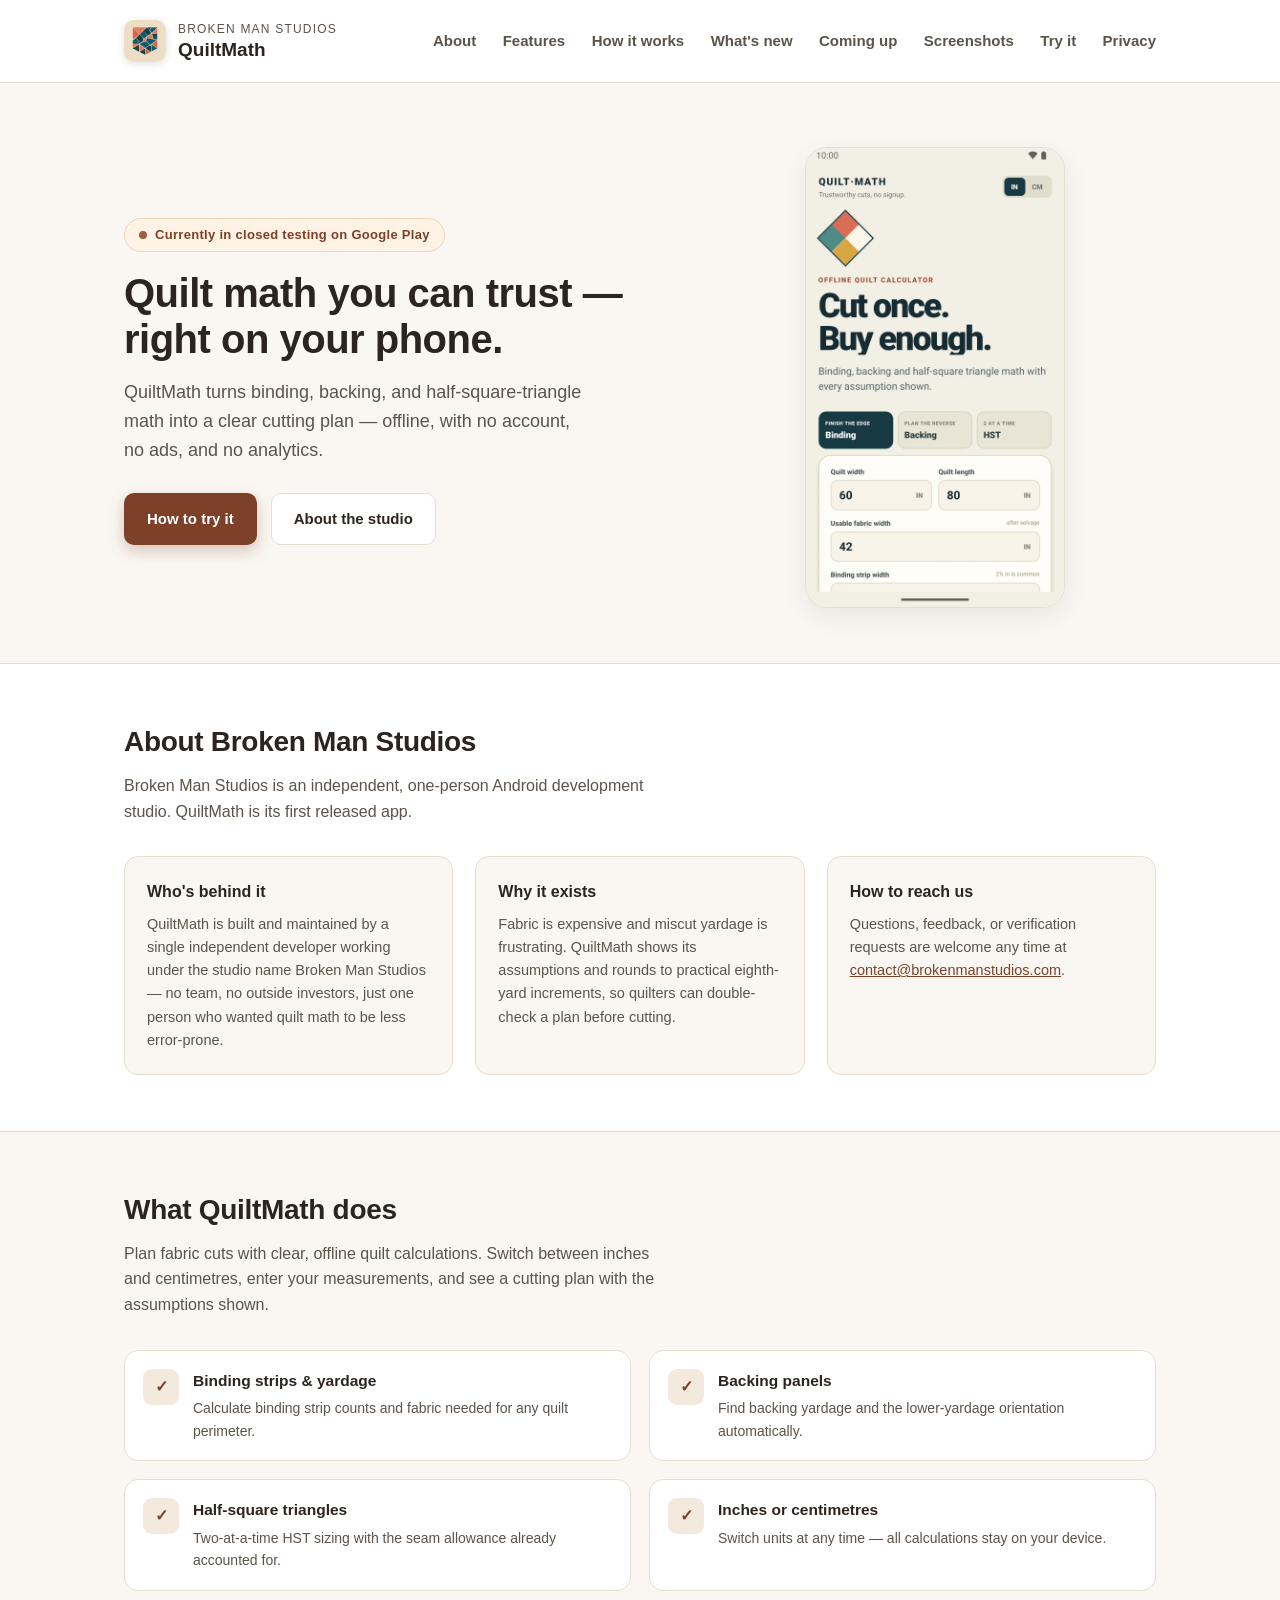
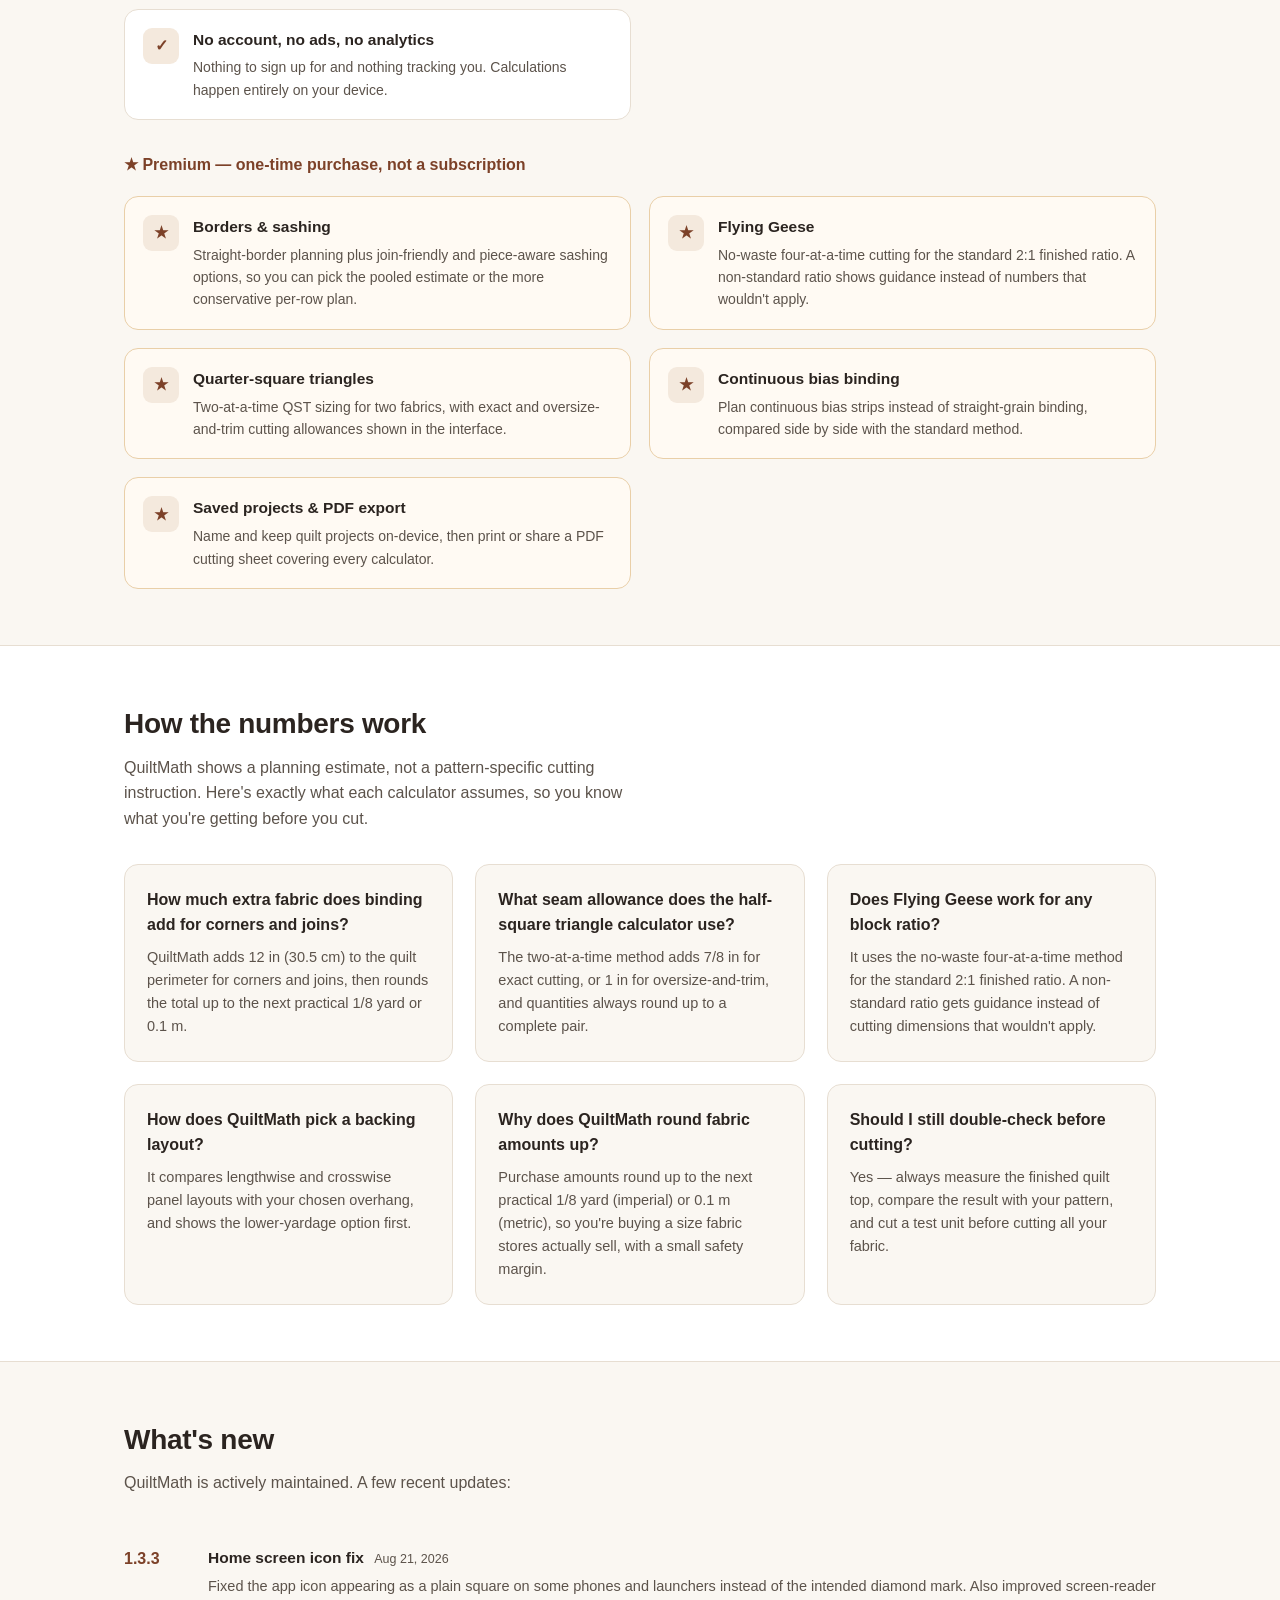
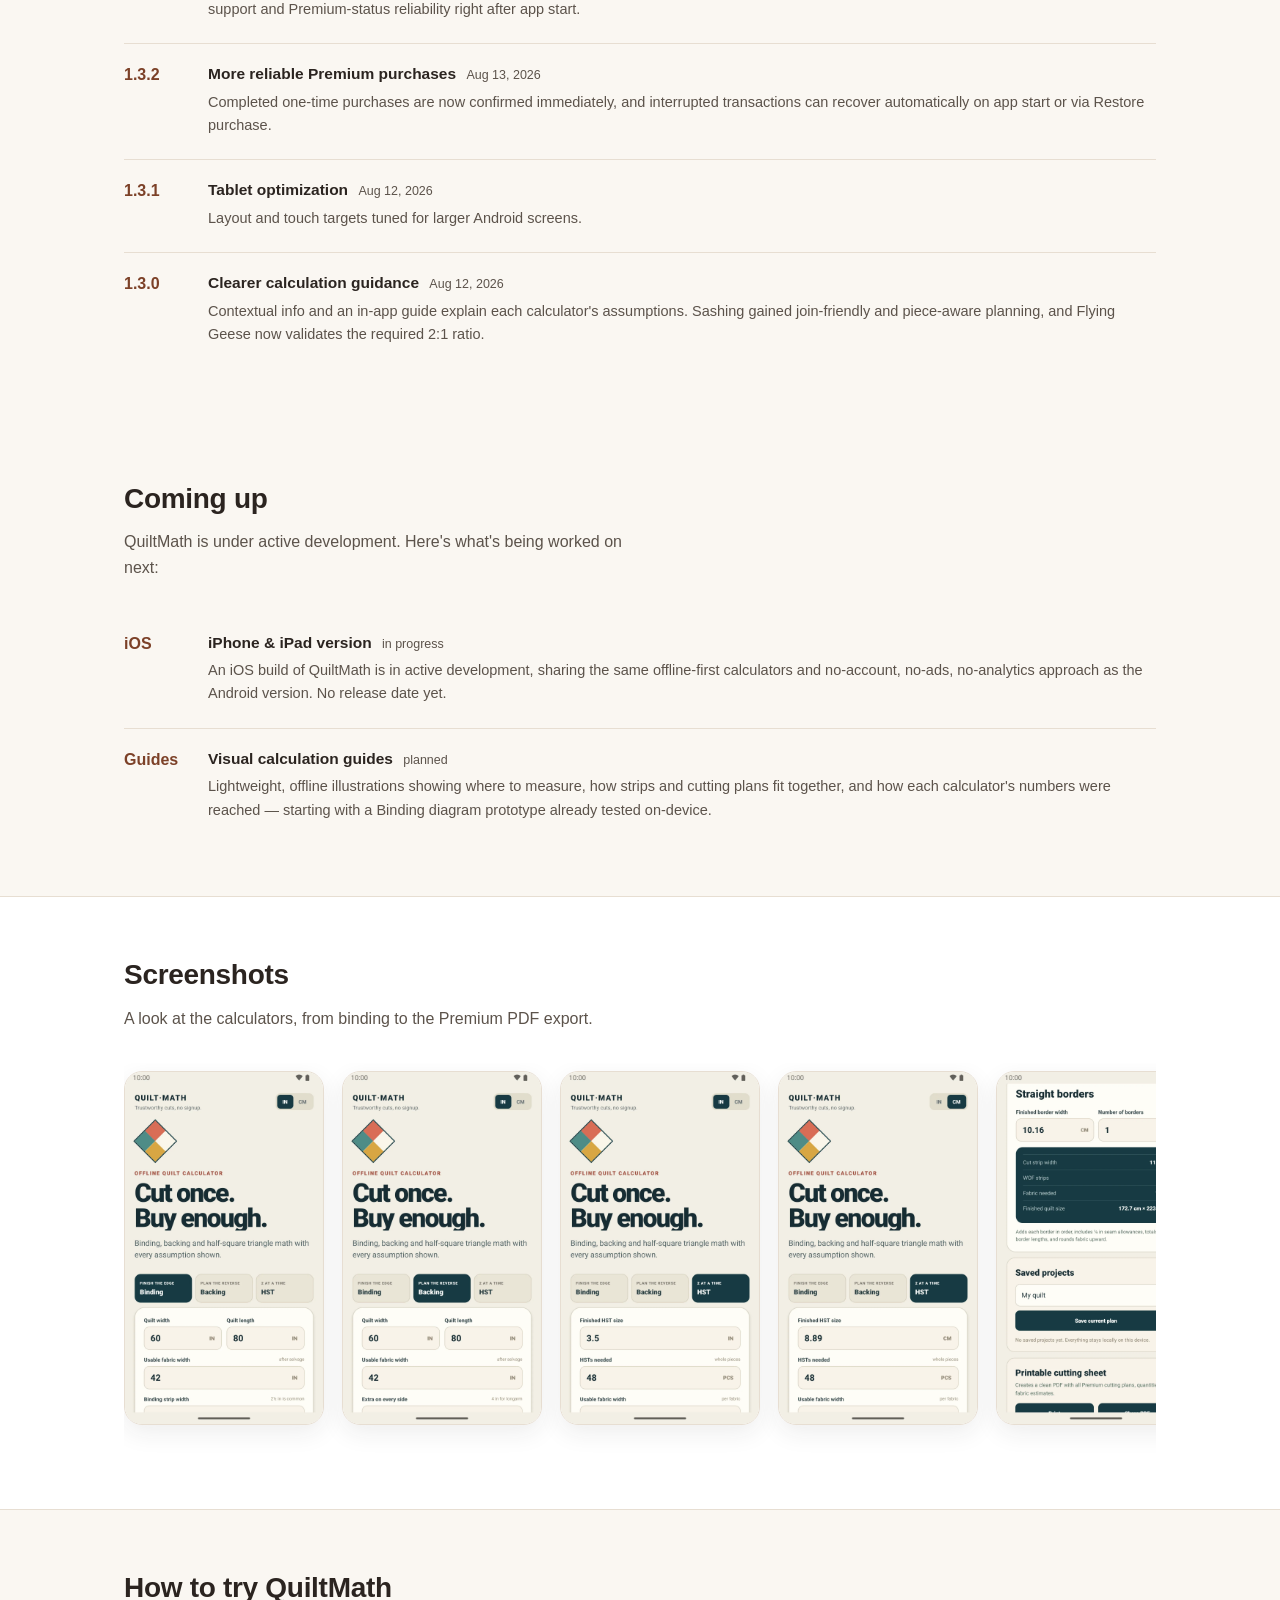
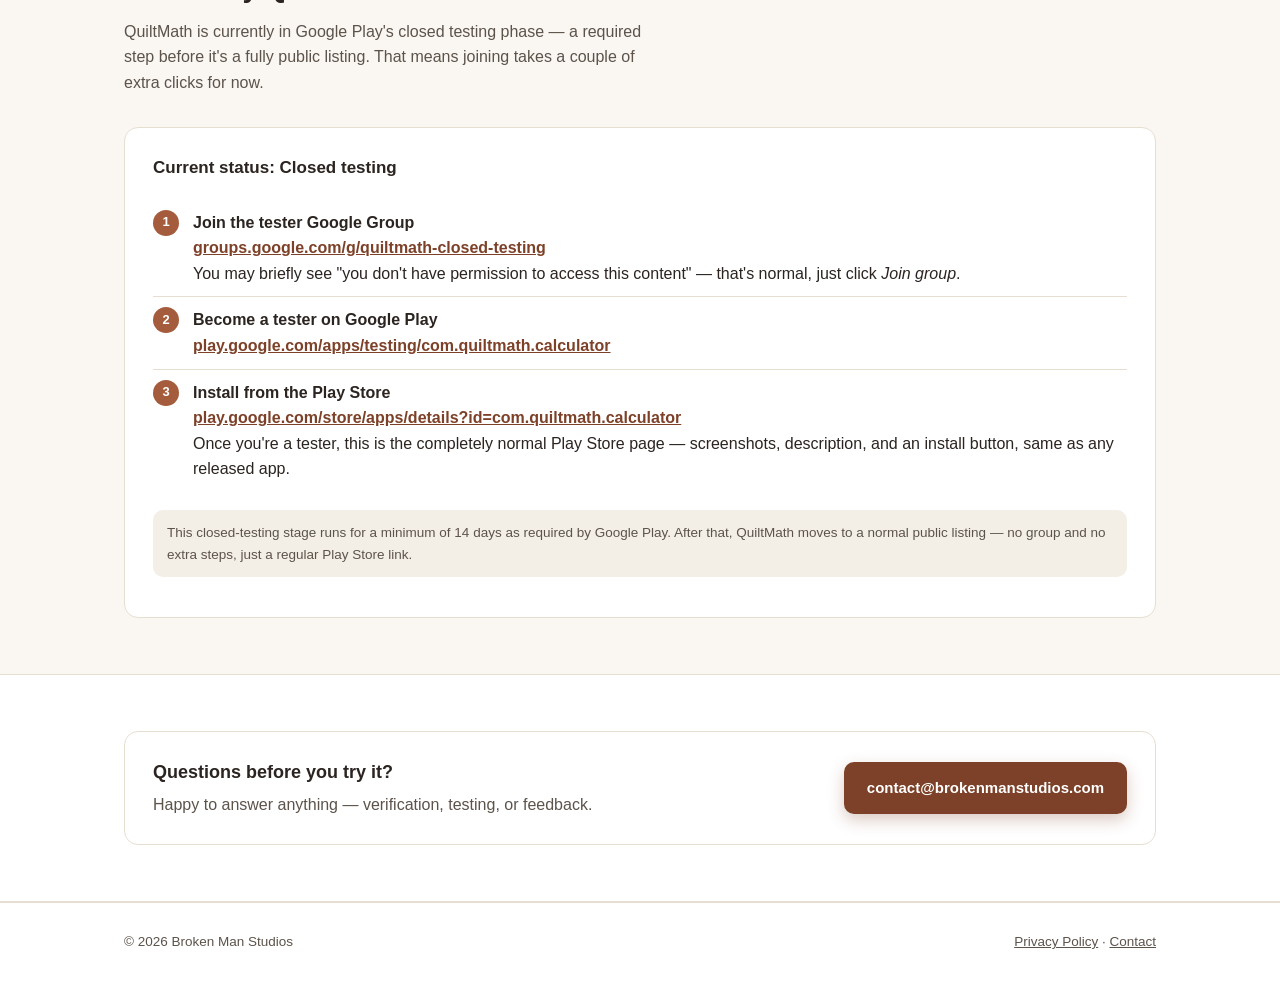
==== index.html @ 8dc545b9 "content: add What's new 1.3.3 entry with dates, add Coming up section (iOS + visual guides) Bumped C" ====
<!DOCTYPE html>
<html lang="en">
<head>
<meta charset="UTF-8" />
<meta name="viewport" content="width=device-width, initial-scale=1.0" />
<title>QuiltMath — Offline Quilting Calculator for Android</title>
<meta name="description" content="QuiltMath is an offline Android app for quilt math: binding, backing yardage, HSTs &amp; cut plans. No ads, no account. By Broken Man Studios." />
<link rel="canonical" href="https://brokenmanstudios.com/" />
<meta name="theme-color" content="#0f0f10" />

<link rel="icon" type="image/jpeg" href="assets/logo.jpg" />
<link rel="apple-touch-icon" href="assets/logo.png" />
<link rel="stylesheet" href="assets/style.css?v=3" />

<meta property="og:type" content="website" />
<meta property="og:site_name" content="Broken Man Studios" />
<meta property="og:title" content="QuiltMath — Offline Quilting Calculator for Android" />
<meta property="og:description" content="QuiltMath is an offline Android app for quilt math: binding, backing yardage, HSTs &amp; cut plans. No ads, no account." />
<meta property="og:url" content="https://brokenmanstudios.com/" />
<meta property="og:image" content="https://brokenmanstudios.com/assets/screenshots/01-binding.png" />

<meta name="twitter:card" content="summary_large_image" />
<meta name="twitter:title" content="QuiltMath — Offline Quilting Calculator for Android" />
<meta name="twitter:description" content="QuiltMath is an offline Android app for quilt math: binding, backing yardage, HSTs &amp; cut plans. No ads, no account." />
<meta name="twitter:image" content="https://brokenmanstudios.com/assets/screenshots/01-binding.png" />

<script type="application/ld+json">
{
  "@context": "https://schema.org",
  "@type": "MobileApplication",
  "name": "QuiltMath",
  "operatingSystem": "ANDROID",
  "applicationCategory": "UtilitiesApplication",
  "description": "QuiltMath is an offline Android app for quilt math: binding, backing yardage, HSTs & cut plans. No ads, no account.",
  "url": "https://brokenmanstudios.com/",
  "author": {
    "@type": "Organization",
    "name": "Broken Man Studios",
    "url": "https://brokenmanstudios.com/"
  },
  "offers": [
    {
      "@type": "Offer",
      "name": "QuiltMath (free)",
      "price": "0",
      "priceCurrency": "USD",
      "category": "free"
    },
    {
      "@type": "Offer",
      "name": "QuiltMath Premium (one-time unlock)",
      "price": "2.99",
      "priceCurrency": "EUR",
      "category": "paid",
      "description": "Optional one-time in-app purchase. Not a subscription. Unlocks borders & sashing, flying geese, quarter-square triangles, continuous bias binding, saved projects and printable PDF cutting sheets."
    }
  ]
}
</script>

<script type="application/ld+json">
{
  "@context": "https://schema.org",
  "@type": "FAQPage",
  "mainEntity": [
    {
      "@type": "Question",
      "name": "How much extra fabric does binding add for corners and joins?",
      "acceptedAnswer": {
        "@type": "Answer",
        "text": "QuiltMath adds 12 in (30.5 cm) to the quilt perimeter for corners and joins, then rounds the total up to the next practical 1/8 yard or 0.1 m."
      }
    },
    {
      "@type": "Question",
      "name": "What seam allowance does the half-square triangle calculator use?",
      "acceptedAnswer": {
        "@type": "Answer",
        "text": "The two-at-a-time method adds 7/8 in for exact cutting, or 1 in for oversize-and-trim, and quantities always round up to a complete pair."
      }
    },
    {
      "@type": "Question",
      "name": "Does Flying Geese work for any block ratio?",
      "acceptedAnswer": {
        "@type": "Answer",
        "text": "It uses the no-waste four-at-a-time method for the standard 2:1 finished ratio. A non-standard ratio gets guidance instead of cutting dimensions that wouldn't apply."
      }
    },
    {
      "@type": "Question",
      "name": "How does QuiltMath pick a backing layout?",
      "acceptedAnswer": {
        "@type": "Answer",
        "text": "It compares lengthwise and crosswise panel layouts with your chosen overhang, and shows the lower-yardage option first."
      }
    },
    {
      "@type": "Question",
      "name": "Why does QuiltMath round fabric amounts up?",
      "acceptedAnswer": {
        "@type": "Answer",
        "text": "Purchase amounts round up to the next practical 1/8 yard (imperial) or 0.1 m (metric), so you're buying a size fabric stores actually sell, with a small safety margin."
      }
    },
    {
      "@type": "Question",
      "name": "Should I still double-check before cutting?",
      "acceptedAnswer": {
        "@type": "Answer",
        "text": "Yes — always measure the finished quilt top, compare the result with your pattern, and cut a test unit before cutting all your fabric."
      }
    }
  ]
}
</script>
</head>
<body>

<header class="site">
  <div class="wrap">
    <a href="/" class="brand">
      <img src="assets/logo.jpg" alt="Broken Man Studios logo" class="brand-mark" />
      <span class="brand-text">
        <span class="studio">Broken Man Studios</span>
        <span class="app">QuiltMath</span>
      </span>
    </a>
    <nav class="site">
      <a href="#about">About</a>
      <a href="#features">Features</a>
      <a href="#how-it-works">How it works</a>
      <a href="#whats-new">What's new</a>
      <a href="#coming-up">Coming up</a>
      <a href="#screenshots">Screenshots</a>
      <a href="#try-it">Try it</a>
      <a href="/privacy.html">Privacy</a>
    </nav>
  </div>
</header>

<main>

<section class="hero">
  <div class="wrap">
    <div class="hero-copy">
      <span class="status-pill"><span class="dot"></span> Currently in closed testing on Google Play</span>
      <h1>Quilt math you can trust — right on your phone.</h1>
      <p class="lead">QuiltMath turns binding, backing, and half-square-triangle math into a clear cutting plan — offline, with no account, no ads, and no analytics.</p>
      <div class="cta-row">
        <a href="#try-it" class="btn btn-primary">How to try it</a>
        <a href="#about" class="btn btn-secondary">About the studio</a>
      </div>
    </div>
    <div class="hero-shot">
      <picture>
        <source srcset="assets/screenshots/01-binding.webp" type="image/webp" />
        <img src="assets/screenshots/01-binding.png" alt="QuiltMath binding calculator screenshot" width="1080" height="1920" />
      </picture>
    </div>
  </div>
</section>

<section id="about" class="alt">
  <div class="wrap">
    <h2>About Broken Man Studios</h2>
    <p class="section-lead">Broken Man Studios is an independent, one-person Android development studio. QuiltMath is its first released app.</p>
    <div class="about-grid">
      <div class="about-card">
        <h3>Who's behind it</h3>
        <p>QuiltMath is built and maintained by a single independent developer working under the studio name Broken Man Studios — no team, no outside investors, just one person who wanted quilt math to be less error-prone.</p>
      </div>
      <div class="about-card">
        <h3>Why it exists</h3>
        <p>Fabric is expensive and miscut yardage is frustrating. QuiltMath shows its assumptions and rounds to practical eighth-yard increments, so quilters can double-check a plan before cutting.</p>
      </div>
      <div class="about-card">
        <h3>How to reach us</h3>
        <p>Questions, feedback, or verification requests are welcome any time at <a href="mailto:contact@brokenmanstudios.com">contact@brokenmanstudios.com</a>.</p>
      </div>
    </div>
  </div>
</section>

<section id="features">
  <div class="wrap">
    <h2>What QuiltMath does</h2>
    <p class="section-lead">Plan fabric cuts with clear, offline quilt calculations. Switch between inches and centimetres, enter your measurements, and see a cutting plan with the assumptions shown.</p>
    <div class="feature-grid">
      <div class="feature">
        <span class="icon">✓</span>
        <div>
          <h3>Binding strips &amp; yardage</h3>
          <p>Calculate binding strip counts and fabric needed for any quilt perimeter.</p>
        </div>
      </div>
      <div class="feature">
        <span class="icon">✓</span>
        <div>
          <h3>Backing panels</h3>
          <p>Find backing yardage and the lower-yardage orientation automatically.</p>
        </div>
      </div>
      <div class="feature">
        <span class="icon">✓</span>
        <div>
          <h3>Half-square triangles</h3>
          <p>Two-at-a-time HST sizing with the seam allowance already accounted for.</p>
        </div>
      </div>
      <div class="feature">
        <span class="icon">✓</span>
        <div>
          <h3>Inches or centimetres</h3>
          <p>Switch units at any time — all calculations stay on your device.</p>
        </div>
      </div>
      <div class="feature">
        <span class="icon">✓</span>
        <div>
          <h3>No account, no ads, no analytics</h3>
          <p>Nothing to sign up for and nothing tracking you. Calculations happen entirely on your device.</p>
        </div>
      </div>
    </div>

    <h3 class="premium-heading">★ Premium — one-time purchase, not a subscription</h3>
    <div class="feature-grid">
      <div class="feature premium">
        <span class="icon">★</span>
        <div>
          <h3>Borders &amp; sashing</h3>
          <p>Straight-border planning plus join-friendly and piece-aware sashing options, so you can pick the pooled estimate or the more conservative per-row plan.</p>
        </div>
      </div>
      <div class="feature premium">
        <span class="icon">★</span>
        <div>
          <h3>Flying Geese</h3>
          <p>No-waste four-at-a-time cutting for the standard 2:1 finished ratio. A non-standard ratio shows guidance instead of numbers that wouldn't apply.</p>
        </div>
      </div>
      <div class="feature premium">
        <span class="icon">★</span>
        <div>
          <h3>Quarter-square triangles</h3>
          <p>Two-at-a-time QST sizing for two fabrics, with exact and oversize-and-trim cutting allowances shown in the interface.</p>
        </div>
      </div>
      <div class="feature premium">
        <span class="icon">★</span>
        <div>
          <h3>Continuous bias binding</h3>
          <p>Plan continuous bias strips instead of straight-grain binding, compared side by side with the standard method.</p>
        </div>
      </div>
      <div class="feature premium">
        <span class="icon">★</span>
        <div>
          <h3>Saved projects &amp; PDF export</h3>
          <p>Name and keep quilt projects on-device, then print or share a PDF cutting sheet covering every calculator.</p>
        </div>
      </div>
    </div>
  </div>
</section>

<section id="how-it-works" class="alt">
  <div class="wrap">
    <h2>How the numbers work</h2>
    <p class="section-lead">QuiltMath shows a planning estimate, not a pattern-specific cutting instruction. Here's exactly what each calculator assumes, so you know what you're getting before you cut.</p>
    <div class="about-grid faq-grid">
      <div class="about-card">
        <h3>How much extra fabric does binding add for corners and joins?</h3>
        <p>QuiltMath adds 12 in (30.5 cm) to the quilt perimeter for corners and joins, then rounds the total up to the next practical 1/8 yard or 0.1 m.</p>
      </div>
      <div class="about-card">
        <h3>What seam allowance does the half-square triangle calculator use?</h3>
        <p>The two-at-a-time method adds 7/8 in for exact cutting, or 1 in for oversize-and-trim, and quantities always round up to a complete pair.</p>
      </div>
      <div class="about-card">
        <h3>Does Flying Geese work for any block ratio?</h3>
        <p>It uses the no-waste four-at-a-time method for the standard 2:1 finished ratio. A non-standard ratio gets guidance instead of cutting dimensions that wouldn't apply.</p>
      </div>
      <div class="about-card">
        <h3>How does QuiltMath pick a backing layout?</h3>
        <p>It compares lengthwise and crosswise panel layouts with your chosen overhang, and shows the lower-yardage option first.</p>
      </div>
      <div class="about-card">
        <h3>Why does QuiltMath round fabric amounts up?</h3>
        <p>Purchase amounts round up to the next practical 1/8 yard (imperial) or 0.1 m (metric), so you're buying a size fabric stores actually sell, with a small safety margin.</p>
      </div>
      <div class="about-card">
        <h3>Should I still double-check before cutting?</h3>
        <p>Yes — always measure the finished quilt top, compare the result with your pattern, and cut a test unit before cutting all your fabric.</p>
      </div>
    </div>
  </div>
</section>

<section id="whats-new">
  <div class="wrap">
    <h2>What's new</h2>
    <p class="section-lead">QuiltMath is actively maintained. A few recent updates:</p>
    <div class="changelog">
      <div class="changelog-item">
        <span class="changelog-version">1.3.3</span>
        <div>
          <h3>Home screen icon fix <span class="changelog-date">Aug 21, 2026</span></h3>
          <p>Fixed the app icon appearing as a plain square on some phones and launchers instead of the intended diamond mark. Also improved screen-reader support and Premium-status reliability right after app start.</p>
        </div>
      </div>
      <div class="changelog-item">
        <span class="changelog-version">1.3.2</span>
        <div>
          <h3>More reliable Premium purchases <span class="changelog-date">Aug 13, 2026</span></h3>
          <p>Completed one-time purchases are now confirmed immediately, and interrupted transactions can recover automatically on app start or via Restore purchase.</p>
        </div>
      </div>
      <div class="changelog-item">
        <span class="changelog-version">1.3.1</span>
        <div>
          <h3>Tablet optimization <span class="changelog-date">Aug 12, 2026</span></h3>
          <p>Layout and touch targets tuned for larger Android screens.</p>
        </div>
      </div>
      <div class="changelog-item">
        <span class="changelog-version">1.3.0</span>
        <div>
          <h3>Clearer calculation guidance <span class="changelog-date">Aug 12, 2026</span></h3>
          <p>Contextual info and an in-app guide explain each calculator's assumptions. Sashing gained join-friendly and piece-aware planning, and Flying Geese now validates the required 2:1 ratio.</p>
        </div>
      </div>
    </div>
  </div>
</section>

<section id="coming-up">
  <div class="wrap">
    <h2>Coming up</h2>
    <p class="section-lead">QuiltMath is under active development. Here's what's being worked on next:</p>
    <div class="changelog">
      <div class="changelog-item">
        <span class="changelog-version">iOS</span>
        <div>
          <h3>iPhone &amp; iPad version <span class="changelog-date">in progress</span></h3>
          <p>An iOS build of QuiltMath is in active development, sharing the same offline-first calculators and no-account, no-ads, no-analytics approach as the Android version. No release date yet.</p>
        </div>
      </div>
      <div class="changelog-item">
        <span class="changelog-version">Guides</span>
        <div>
          <h3>Visual calculation guides <span class="changelog-date">planned</span></h3>
          <p>Lightweight, offline illustrations showing where to measure, how strips and cutting plans fit together, and how each calculator's numbers were reached — starting with a Binding diagram prototype already tested on-device.</p>
        </div>
      </div>
    </div>
  </div>
</section>

<section id="screenshots" class="alt">
  <div class="wrap">
    <h2>Screenshots</h2>
    <p class="section-lead">A look at the calculators, from binding to the Premium PDF export.</p>
    <div class="shot-scroll">
      <picture>
        <source srcset="assets/screenshots/01-binding.webp" type="image/webp" />
        <img src="assets/screenshots/01-binding.png" alt="Binding calculator" width="1080" height="1920" loading="lazy" />
      </picture>
      <picture>
        <source srcset="assets/screenshots/02-backing.webp" type="image/webp" />
        <img src="assets/screenshots/02-backing.png" alt="Backing calculator" width="1080" height="1920" loading="lazy" />
      </picture>
      <picture>
        <source srcset="assets/screenshots/03-hst.webp" type="image/webp" />
        <img src="assets/screenshots/03-hst.png" alt="Half-square triangle calculator" width="1080" height="1920" loading="lazy" />
      </picture>
      <picture>
        <source srcset="assets/screenshots/04-metric.webp" type="image/webp" />
        <img src="assets/screenshots/04-metric.png" alt="Metric units support" width="1080" height="1920" loading="lazy" />
      </picture>
      <picture>
        <source srcset="assets/screenshots/05-premium.webp" type="image/webp" />
        <img src="assets/screenshots/05-premium.png" alt="Premium features overview" width="1080" height="1920" loading="lazy" />
      </picture>
    </div>
  </div>
</section>

<section id="try-it">
  <div class="wrap">
    <h2>How to try QuiltMath</h2>
    <p class="section-lead">QuiltMath is currently in Google Play's closed testing phase — a required step before it's a fully public listing. That means joining takes a couple of extra clicks for now.</p>
    <div class="status-box">
      <h3>Current status: Closed testing</h3>
      <ol class="status-steps">
        <li>
          <div>
            <strong>Join the tester Google Group</strong><br />
            <a href="https://groups.google.com/g/quiltmath-closed-testing" target="_blank" rel="noopener">groups.google.com/g/quiltmath-closed-testing</a><br />
            You may briefly see "you don't have permission to access this content" — that's normal, just click <em>Join group</em>.
          </div>
        </li>
        <li>
          <div>
            <strong>Become a tester on Google Play</strong><br />
            <a href="https://play.google.com/apps/testing/com.quiltmath.calculator" target="_blank" rel="noopener">play.google.com/apps/testing/com.quiltmath.calculator</a>
          </div>
        </li>
        <li>
          <div>
            <strong>Install from the Play Store</strong><br />
            <a href="https://play.google.com/store/apps/details?id=com.quiltmath.calculator" target="_blank" rel="noopener">play.google.com/store/apps/details?id=com.quiltmath.calculator</a><br />
            Once you're a tester, this is the completely normal Play Store page — screenshots, description, and an install button, same as any released app.
          </div>
        </li>
      </ol>
      <p class="note">This closed-testing stage runs for a minimum of 14 days as required by Google Play. After that, QuiltMath moves to a normal public listing — no group and no extra steps, just a regular Play Store link.</p>
    </div>
  </div>
</section>

<section class="alt">
  <div class="wrap">
    <div class="contact-box">
      <div>
        <h3>Questions before you try it?</h3>
        <p>Happy to answer anything — verification, testing, or feedback.</p>
      </div>
      <a href="mailto:contact@brokenmanstudios.com" class="btn btn-primary">contact@brokenmanstudios.com</a>
    </div>
  </div>
</section>

</main>

<footer class="site">
  <div class="wrap">
    <span>© 2026 Broken Man Studios</span>
    <span><a href="/privacy.html">Privacy Policy</a> · <a href="mailto:contact@brokenmanstudios.com">Contact</a></span>
  </div>
</footer>

</body>
</html>
---- assets/style.css ----
:root {
  --bg: #faf7f2;
  --bg-alt: #ffffff;
  --ink: #2b2420;
  --ink-soft: #5c534b;
  --accent: #a45c3c;
  --accent-dark: #7c4128;
  --line: #e7ded2;
  --radius: 14px;
  --shadow: 0 8px 24px rgba(43, 36, 32, 0.08);
  --max: 1080px;
}

* { box-sizing: border-box; }

html { scroll-behavior: smooth; }

body {
  margin: 0;
  font-family: "Segoe UI", -apple-system, BlinkMacSystemFont, Roboto, Helvetica, Arial, sans-serif;
  background: var(--bg);
  color: var(--ink);
  line-height: 1.6;
}

a { color: var(--accent-dark); }

.wrap {
  max-width: var(--max);
  margin: 0 auto;
  padding: 0 24px;
}

/* Header */
header.site {
  padding: 20px 0;
  border-bottom: 1px solid var(--line);
  background: var(--bg-alt);
}

header.site .wrap {
  display: flex;
  align-items: center;
  justify-content: space-between;
  gap: 16px;
}

.brand {
  display: flex;
  align-items: center;
  gap: 12px;
  text-decoration: none;
  color: var(--ink);
}

.brand-mark {
  width: 42px;
  height: 42px;
  border-radius: 10px;
  object-fit: cover;
  flex-shrink: 0;
  display: block;
  box-shadow: 0 2px 8px rgba(0, 0, 0, 0.12);
}

.brand-text .studio {
  font-size: 12px;
  text-transform: uppercase;
  letter-spacing: 1.2px;
  color: var(--ink-soft);
  display: block;
}

.brand-text .app {
  font-size: 19px;
  font-weight: 700;
  display: block;
  line-height: 1.2;
}

nav.site a {
  margin-left: 22px;
  text-decoration: none;
  color: var(--ink-soft);
  font-size: 15px;
  font-weight: 600;
}

nav.site a:hover { color: var(--accent-dark); }

/* Hero */
.hero {
  padding: 64px 0 48px;
}

.hero .wrap {
  display: grid;
  grid-template-columns: 1.1fr 0.9fr;
  gap: 48px;
  align-items: center;
}

.hero .wrap > * {
  min-width: 0;
}

.status-pill {
  display: inline-flex;
  align-items: center;
  gap: 8px;
  background: #fff3e6;
  border: 1px solid #f0d5b8;
  color: var(--accent-dark);
  font-size: 13px;
  font-weight: 700;
  letter-spacing: 0.3px;
  padding: 6px 14px;
  border-radius: 999px;
  margin-bottom: 18px;
}

.status-pill .dot {
  width: 8px;
  height: 8px;
  border-radius: 50%;
  background: var(--accent);
}

h1 {
  font-size: 40px;
  line-height: 1.15;
  margin: 0 0 16px;
  letter-spacing: -0.5px;
}

.hero p.lead {
  font-size: 18px;
  color: var(--ink-soft);
  margin: 0 0 28px;
  max-width: 46ch;
}

.cta-row {
  display: flex;
  gap: 14px;
  flex-wrap: wrap;
}

.btn {
  display: inline-flex;
  align-items: center;
  gap: 8px;
  padding: 13px 22px;
  border-radius: 10px;
  text-decoration: none;
  font-weight: 700;
  font-size: 15px;
  border: 1px solid transparent;
  transition: transform 0.15s ease, box-shadow 0.15s ease;
}

.btn:hover { transform: translateY(-1px); }

.btn-primary {
  background: var(--accent-dark);
  color: #fff;
  box-shadow: 0 6px 16px rgba(124, 65, 40, 0.28);
}

.btn-secondary {
  background: #fff;
  color: var(--ink);
  border-color: var(--line);
}

.hero-shot {
  display: flex;
  justify-content: center;
}

.hero-shot picture {
  width: 100%;
  max-width: 260px;
  display: block;
}

.hero-shot img {
  width: 100%;
  max-width: 260px;
  height: auto;
  border-radius: 22px;
  box-shadow: var(--shadow);
  border: 1px solid var(--line);
}

/* Sections */
section {
  padding: 56px 0;
}

section.alt {
  background: var(--bg-alt);
  border-top: 1px solid var(--line);
  border-bottom: 1px solid var(--line);
}

h2 {
  font-size: 28px;
  margin: 0 0 8px;
  letter-spacing: -0.3px;
}

.section-lead {
  color: var(--ink-soft);
  margin: 0 0 32px;
  max-width: 60ch;
}

/* About */
.about-grid {
  display: grid;
  grid-template-columns: repeat(3, 1fr);
  gap: 22px;
  margin-top: 8px;
}

.about-card {
  background: var(--bg-alt);
  border: 1px solid var(--line);
  border-radius: var(--radius);
  padding: 22px;
}

section.alt .about-card { background: var(--bg); }

.about-card h3 {
  margin: 0 0 8px;
  font-size: 16px;
}

.about-card p {
  margin: 0;
  color: var(--ink-soft);
  font-size: 14.5px;
}

/* Features */
.feature-grid {
  display: grid;
  grid-template-columns: repeat(2, 1fr);
  gap: 18px;
}

.feature {
  display: flex;
  gap: 14px;
  padding: 18px;
  border-radius: var(--radius);
  border: 1px solid var(--line);
  background: var(--bg-alt);
}

.feature .icon {
  width: 36px;
  height: 36px;
  border-radius: 9px;
  background: #f4e9dd;
  color: var(--accent-dark);
  display: flex;
  align-items: center;
  justify-content: center;
  font-weight: 700;
  flex-shrink: 0;
}

.feature h3 {
  margin: 0 0 4px;
  font-size: 15.5px;
}

.feature p {
  margin: 0;
  font-size: 14px;
  color: var(--ink-soft);
}

.feature.premium {
  border-color: #e9cfa8;
  background: #fffaf3;
}

.premium-heading {
  margin: 32px 0 18px;
  font-size: 16px;
  color: var(--accent-dark);
}

/* Changelog */
.changelog {
  display: flex;
  flex-direction: column;
  gap: 4px;
}

.changelog-item {
  display: flex;
  gap: 20px;
  padding: 18px 0;
  border-top: 1px solid var(--line);
}

.changelog-item:first-child { border-top: none; }

.changelog-version {
  flex-shrink: 0;
  width: 64px;
  font-weight: 700;
  color: var(--accent-dark);
}

.changelog-item h3 {
  margin: 0 0 4px;
  font-size: 15.5px;
}

.changelog-date {
  font-weight: 400;
  font-size: 12.5px;
  color: var(--ink-soft);
  margin-left: 6px;
}

.changelog-item p {
  margin: 0;
  color: var(--ink-soft);
  font-size: 14.5px;
}

/* Screenshots */
.shot-scroll {
  display: flex;
  gap: 18px;
  overflow-x: auto;
  padding: 8px 4px 20px;
  scroll-snap-type: x mandatory;
}

.shot-scroll picture {
  scroll-snap-align: start;
  width: 200px;
  flex-shrink: 0;
  display: block;
}

.shot-scroll img {
  width: 200px;
  height: auto;
  border-radius: 18px;
  border: 1px solid var(--line);
  box-shadow: var(--shadow);
}

/* Status / testing */
.status-box {
  border: 1px solid var(--line);
  background: var(--bg-alt);
  border-radius: var(--radius);
  padding: 26px 28px;
}

.status-box h3 {
  margin-top: 0;
  font-size: 17px;
}

.status-steps {
  margin: 18px 0 0;
  padding: 0;
  list-style: none;
  counter-reset: step;
}

.status-steps li {
  counter-increment: step;
  display: flex;
  gap: 14px;
  padding: 10px 0;
  border-top: 1px solid var(--line);
}

.status-steps li:first-child { border-top: none; }

.status-steps li::before {
  content: counter(step);
  flex-shrink: 0;
  width: 26px;
  height: 26px;
  border-radius: 50%;
  background: var(--accent);
  color: #fff;
  font-size: 13px;
  font-weight: 700;
  display: flex;
  align-items: center;
  justify-content: center;
}

.status-steps a { font-weight: 600; }

.note {
  margin-top: 18px;
  font-size: 13.5px;
  color: var(--ink-soft);
  background: #f4efe6;
  border-radius: 10px;
  padding: 12px 14px;
}

/* Contact */
.contact-box {
  display: flex;
  align-items: center;
  justify-content: space-between;
  gap: 24px;
  flex-wrap: wrap;
  background: var(--bg-alt);
  border: 1px solid var(--line);
  border-radius: var(--radius);
  padding: 26px 28px;
}

.contact-box h3 { margin: 0 0 6px; font-size: 18px; }
.contact-box p { margin: 0; color: var(--ink-soft); }

/* Footer */
footer.site {
  border-top: 1px solid var(--line);
  padding: 28px 0;
  background: var(--bg-alt);
}

footer.site .wrap {
  display: flex;
  justify-content: space-between;
  align-items: center;
  flex-wrap: wrap;
  gap: 12px;
  font-size: 13.5px;
  color: var(--ink-soft);
}

footer.site a { color: var(--ink-soft); }

/* Privacy page */
.policy {
  max-width: 760px;
  margin: 0 auto;
  padding: 56px 24px 80px;
}

.policy h1 { font-size: 30px; }
.policy .effective { color: var(--ink-soft); margin-bottom: 32px; }
.policy h2 { font-size: 20px; margin-top: 36px; }
.policy p { color: var(--ink-soft); }
.policy hr { border: none; border-top: 1px solid var(--line); margin: 32px 0; }

/* Responsive */
@media (max-width: 860px) {
  .hero .wrap { grid-template-columns: 1fr; }
  .hero-shot { order: -1; }
  .about-grid { grid-template-columns: 1fr; }
  .feature-grid { grid-template-columns: 1fr; }
  h1 { font-size: 32px; }
  nav.site { display: none; }
}
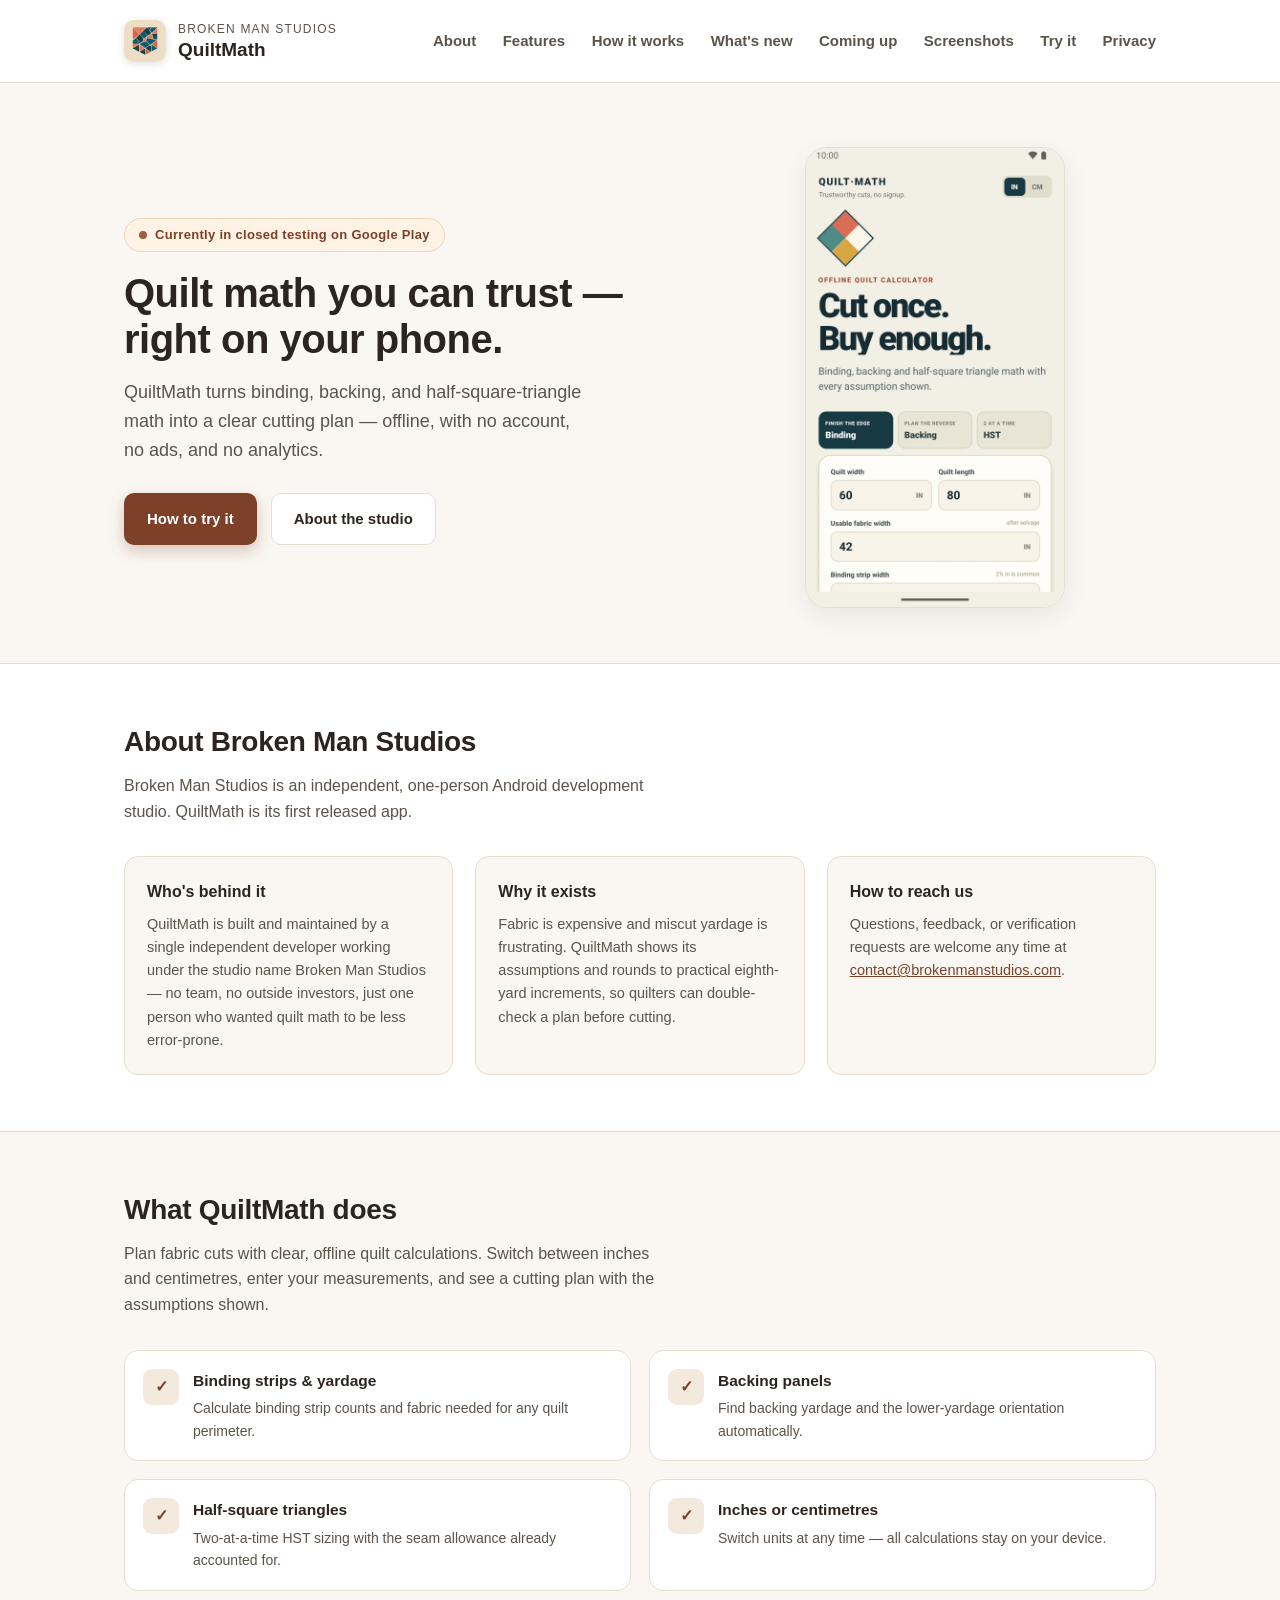
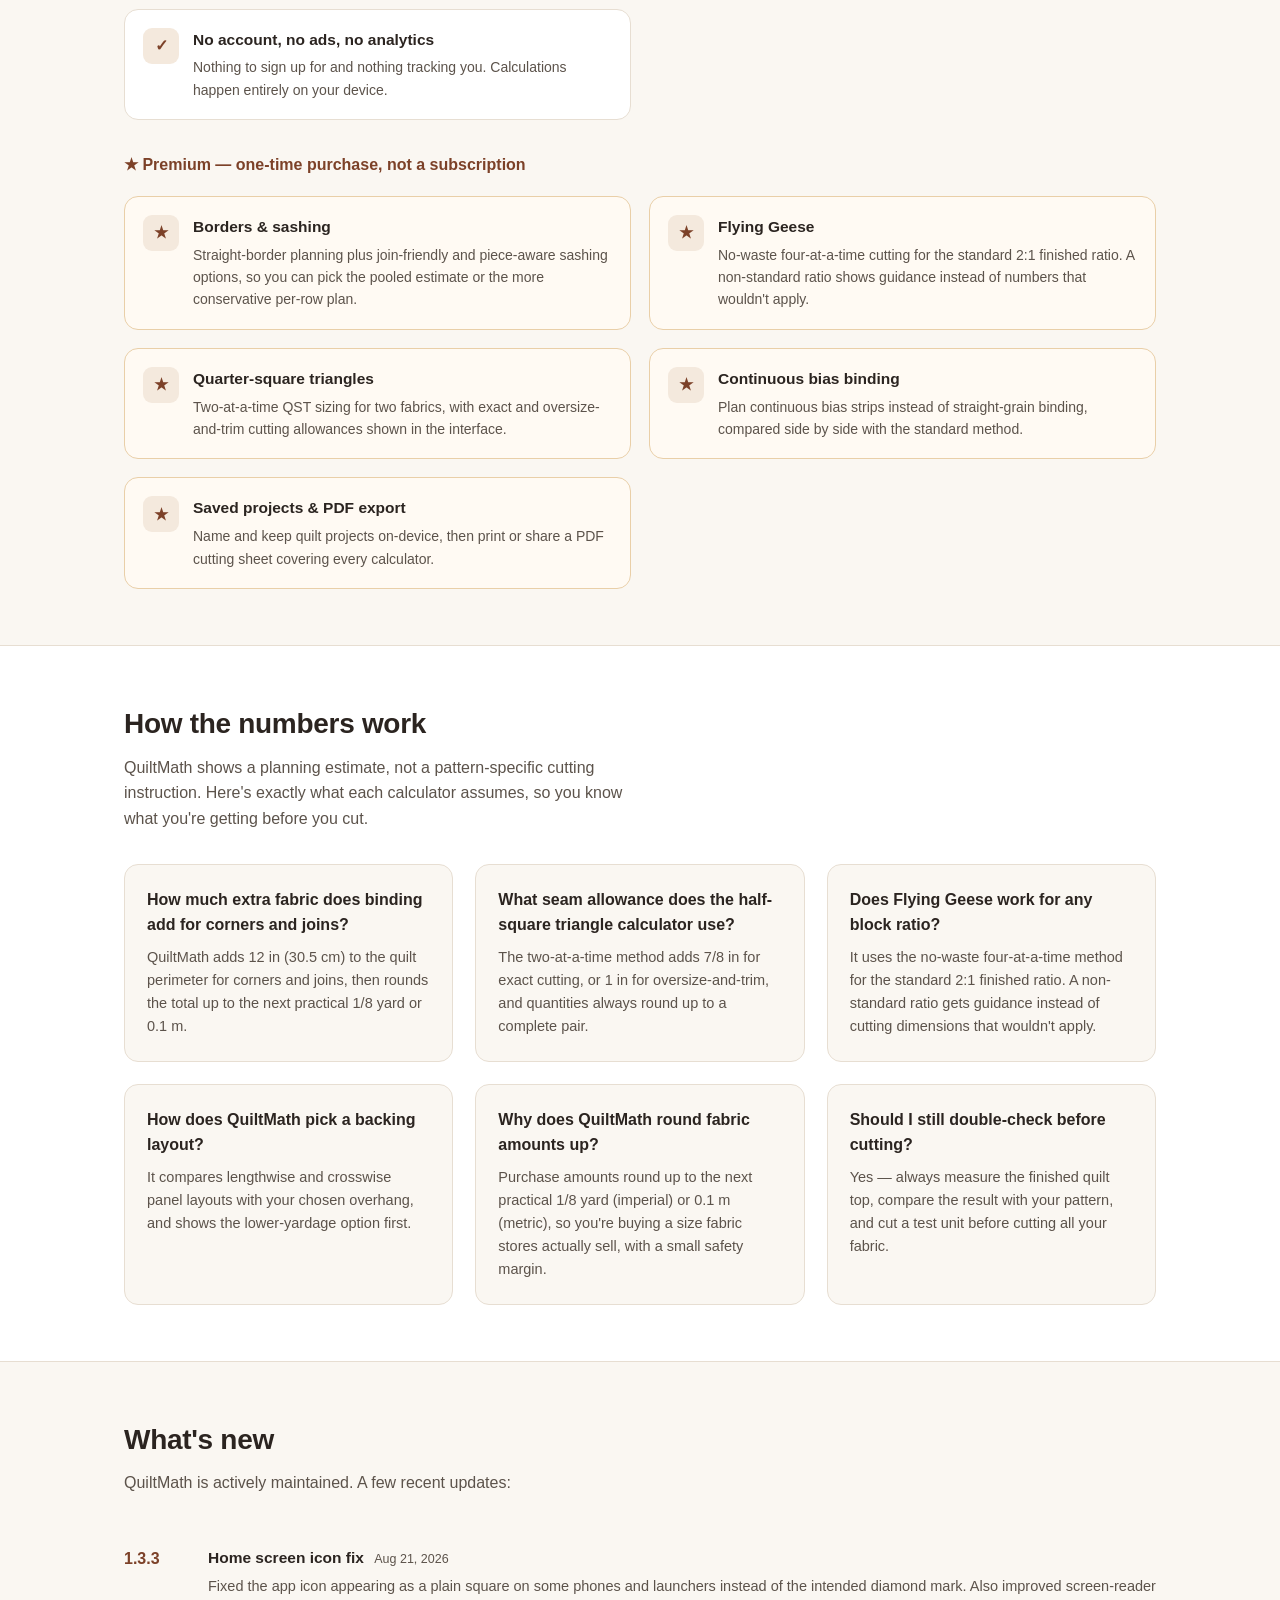
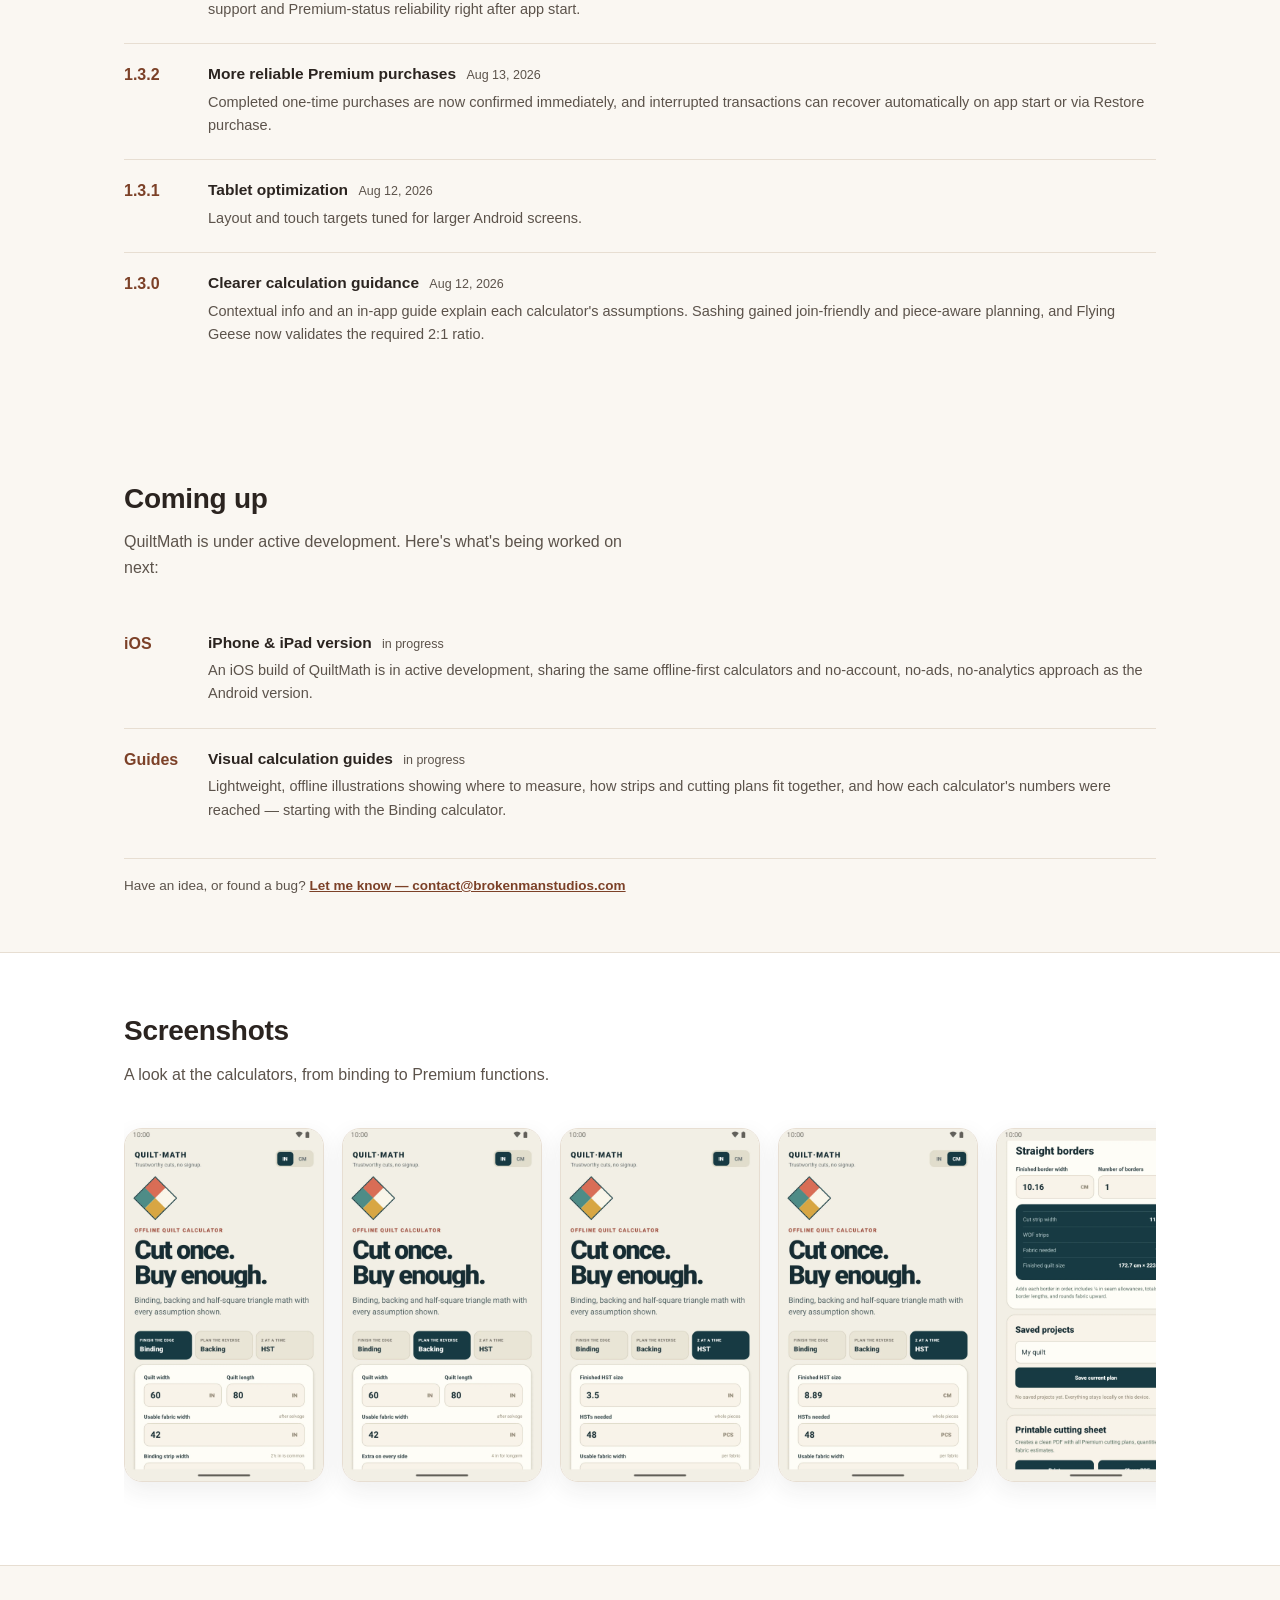
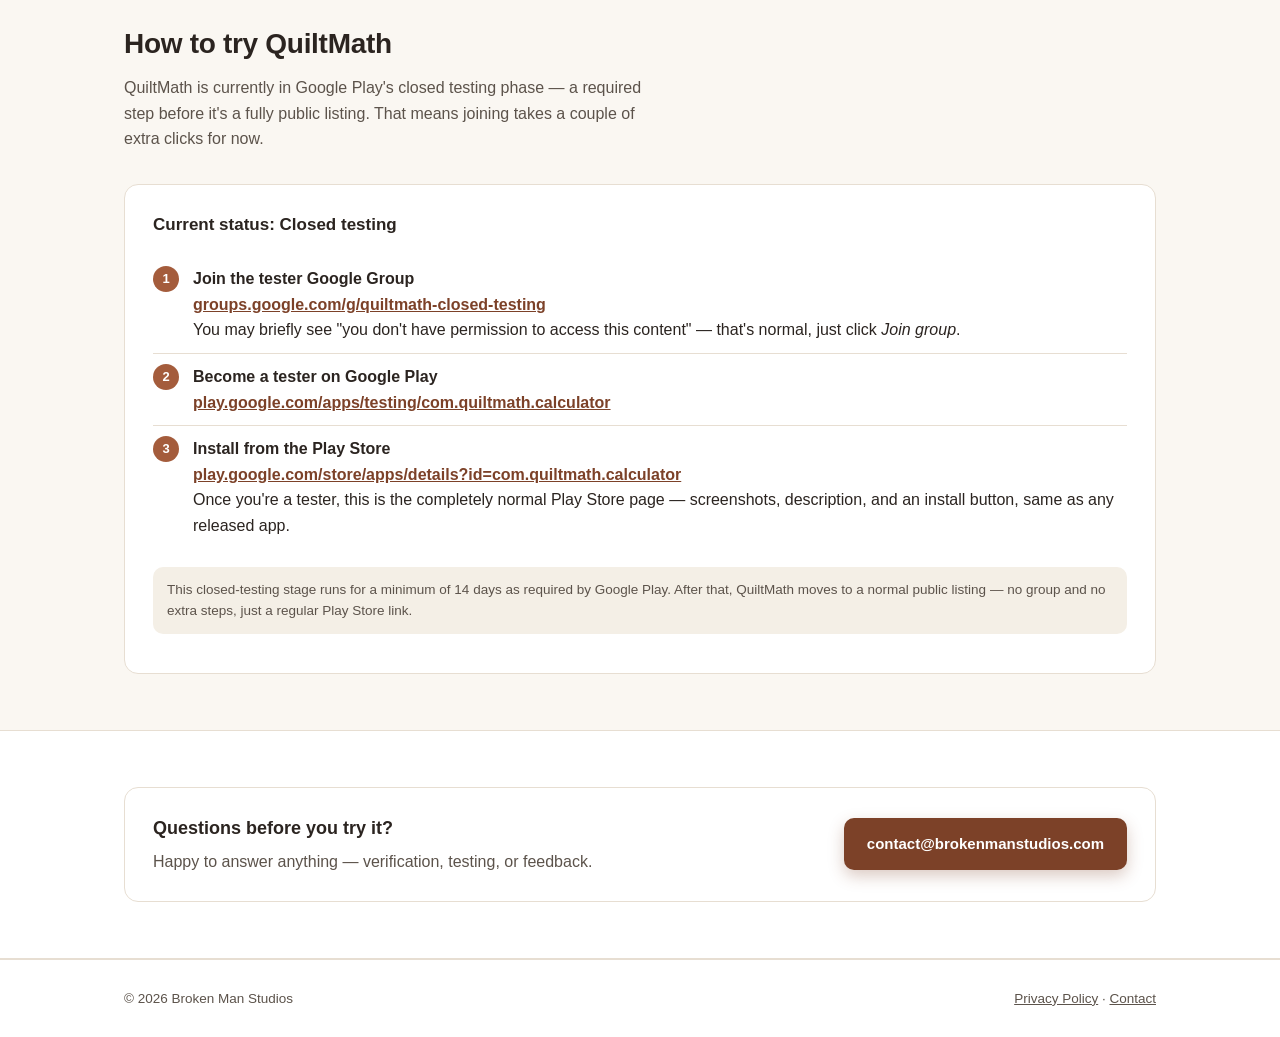
==== commit 6f626812: "content: Coming up contact CTA, remove iOS release-date caveat, guides status to in-progress, fix Sc" ====
--- a/index.html
+++ b/index.html
@@ -10,7 +10,7 @@
 
 <link rel="icon" type="image/jpeg" href="assets/logo.jpg" />
 <link rel="apple-touch-icon" href="assets/logo.png" />
-<link rel="stylesheet" href="assets/style.css?v=3" />
+<link rel="stylesheet" href="assets/style.css?v=4" />
 
 <meta property="og:type" content="website" />
 <meta property="og:site_name" content="Broken Man Studios" />
@@ -344,24 +344,25 @@
         <span class="changelog-version">iOS</span>
         <div>
           <h3>iPhone &amp; iPad version <span class="changelog-date">in progress</span></h3>
-          <p>An iOS build of QuiltMath is in active development, sharing the same offline-first calculators and no-account, no-ads, no-analytics approach as the Android version. No release date yet.</p>
+          <p>An iOS build of QuiltMath is in active development, sharing the same offline-first calculators and no-account, no-ads, no-analytics approach as the Android version.</p>
         </div>
       </div>
       <div class="changelog-item">
         <span class="changelog-version">Guides</span>
         <div>
-          <h3>Visual calculation guides <span class="changelog-date">planned</span></h3>
-          <p>Lightweight, offline illustrations showing where to measure, how strips and cutting plans fit together, and how each calculator's numbers were reached — starting with a Binding diagram prototype already tested on-device.</p>
-        </div>
-      </div>
-    </div>
+          <h3>Visual calculation guides <span class="changelog-date">in progress</span></h3>
+          <p>Lightweight, offline illustrations showing where to measure, how strips and cutting plans fit together, and how each calculator's numbers were reached — starting with the Binding calculator.</p>
+        </div>
+      </div>
+    </div>
+    <p class="coming-up-cta">Have an idea, or found a bug? <a href="mailto:contact@brokenmanstudios.com">Let me know — contact@brokenmanstudios.com</a></p>
   </div>
 </section>
 
 <section id="screenshots" class="alt">
   <div class="wrap">
     <h2>Screenshots</h2>
-    <p class="section-lead">A look at the calculators, from binding to the Premium PDF export.</p>
+    <p class="section-lead">A look at the calculators, from binding to Premium functions.</p>
     <div class="shot-scroll">
       <picture>
         <source srcset="assets/screenshots/01-binding.webp" type="image/webp" />
--- a/assets/style.css
+++ b/assets/style.css
@@ -330,6 +330,19 @@
   margin-left: 6px;
 }
 
+.coming-up-cta {
+  margin: 18px 0 0;
+  padding-top: 16px;
+  border-top: 1px solid var(--line);
+  color: var(--ink-soft);
+  font-size: 13.5px;
+}
+
+.coming-up-cta a {
+  color: var(--accent-dark);
+  font-weight: 700;
+}
+
 .changelog-item p {
   margin: 0;
   color: var(--ink-soft);
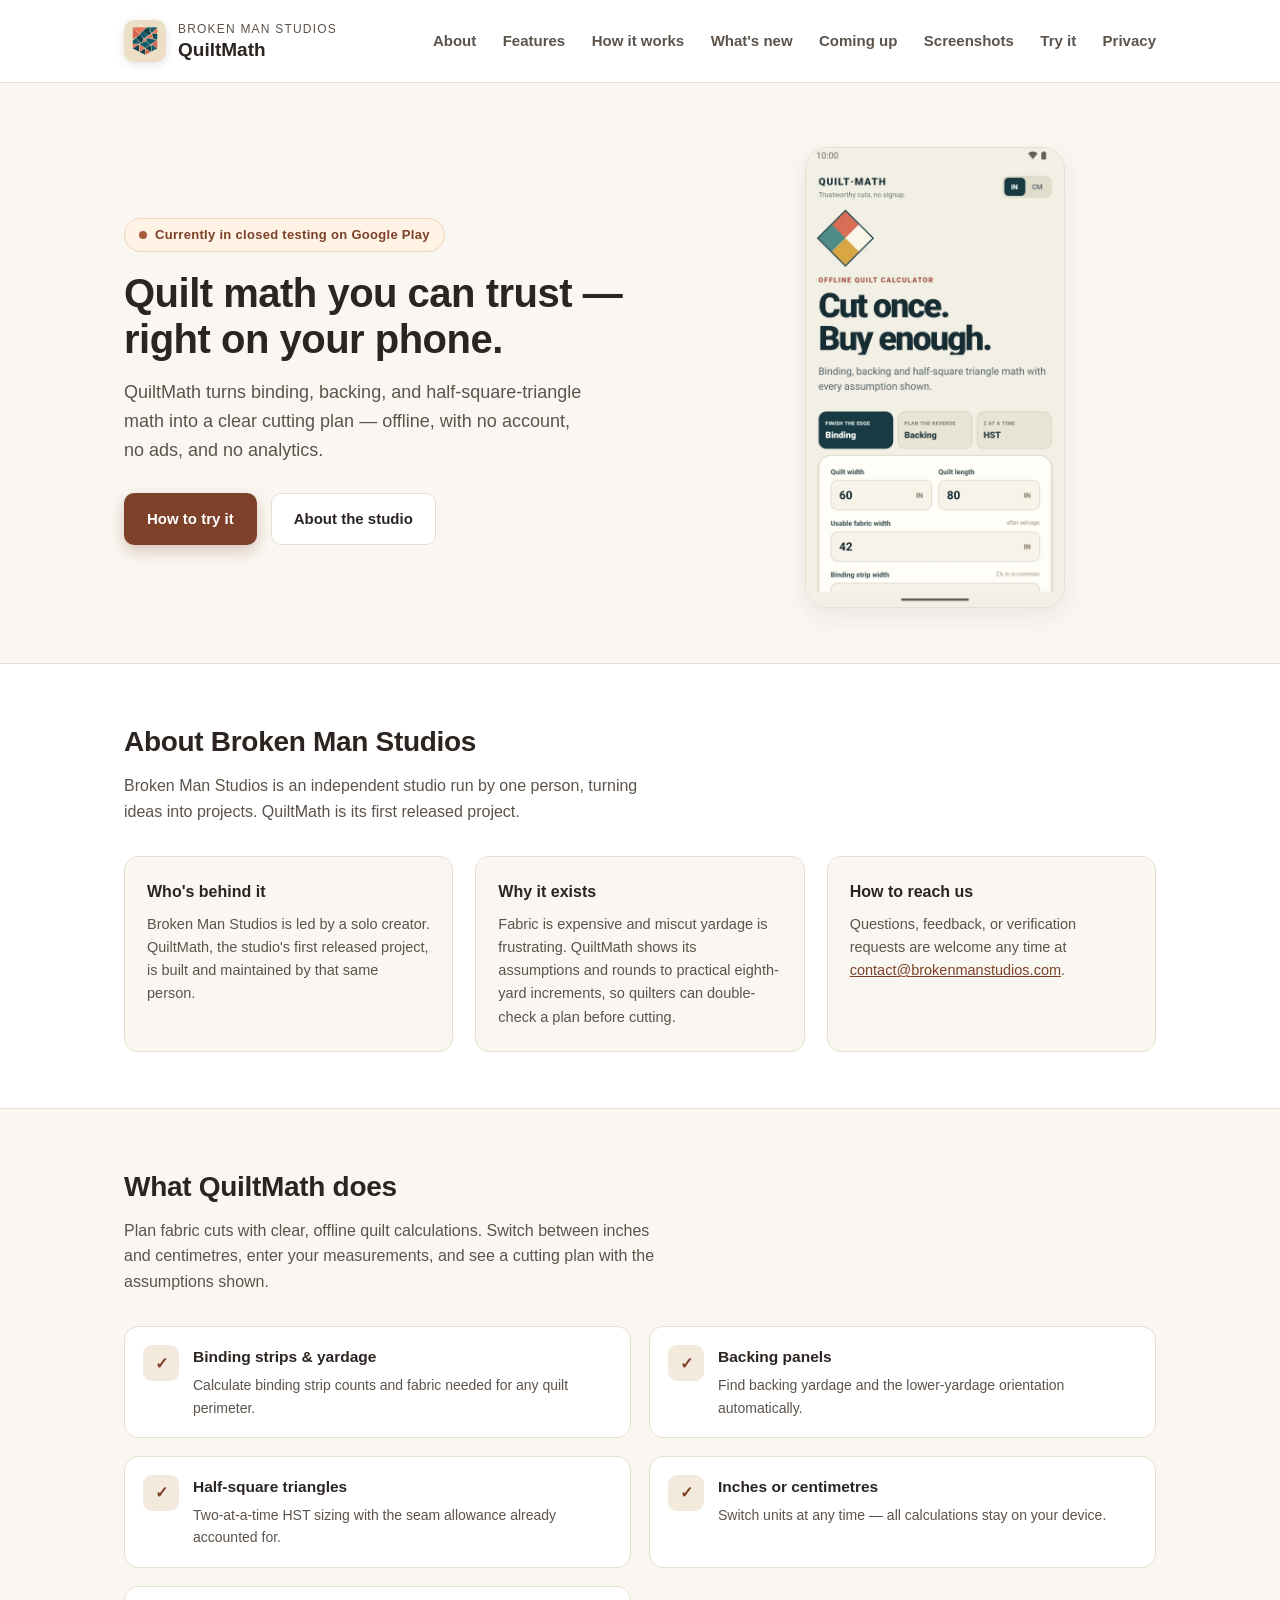
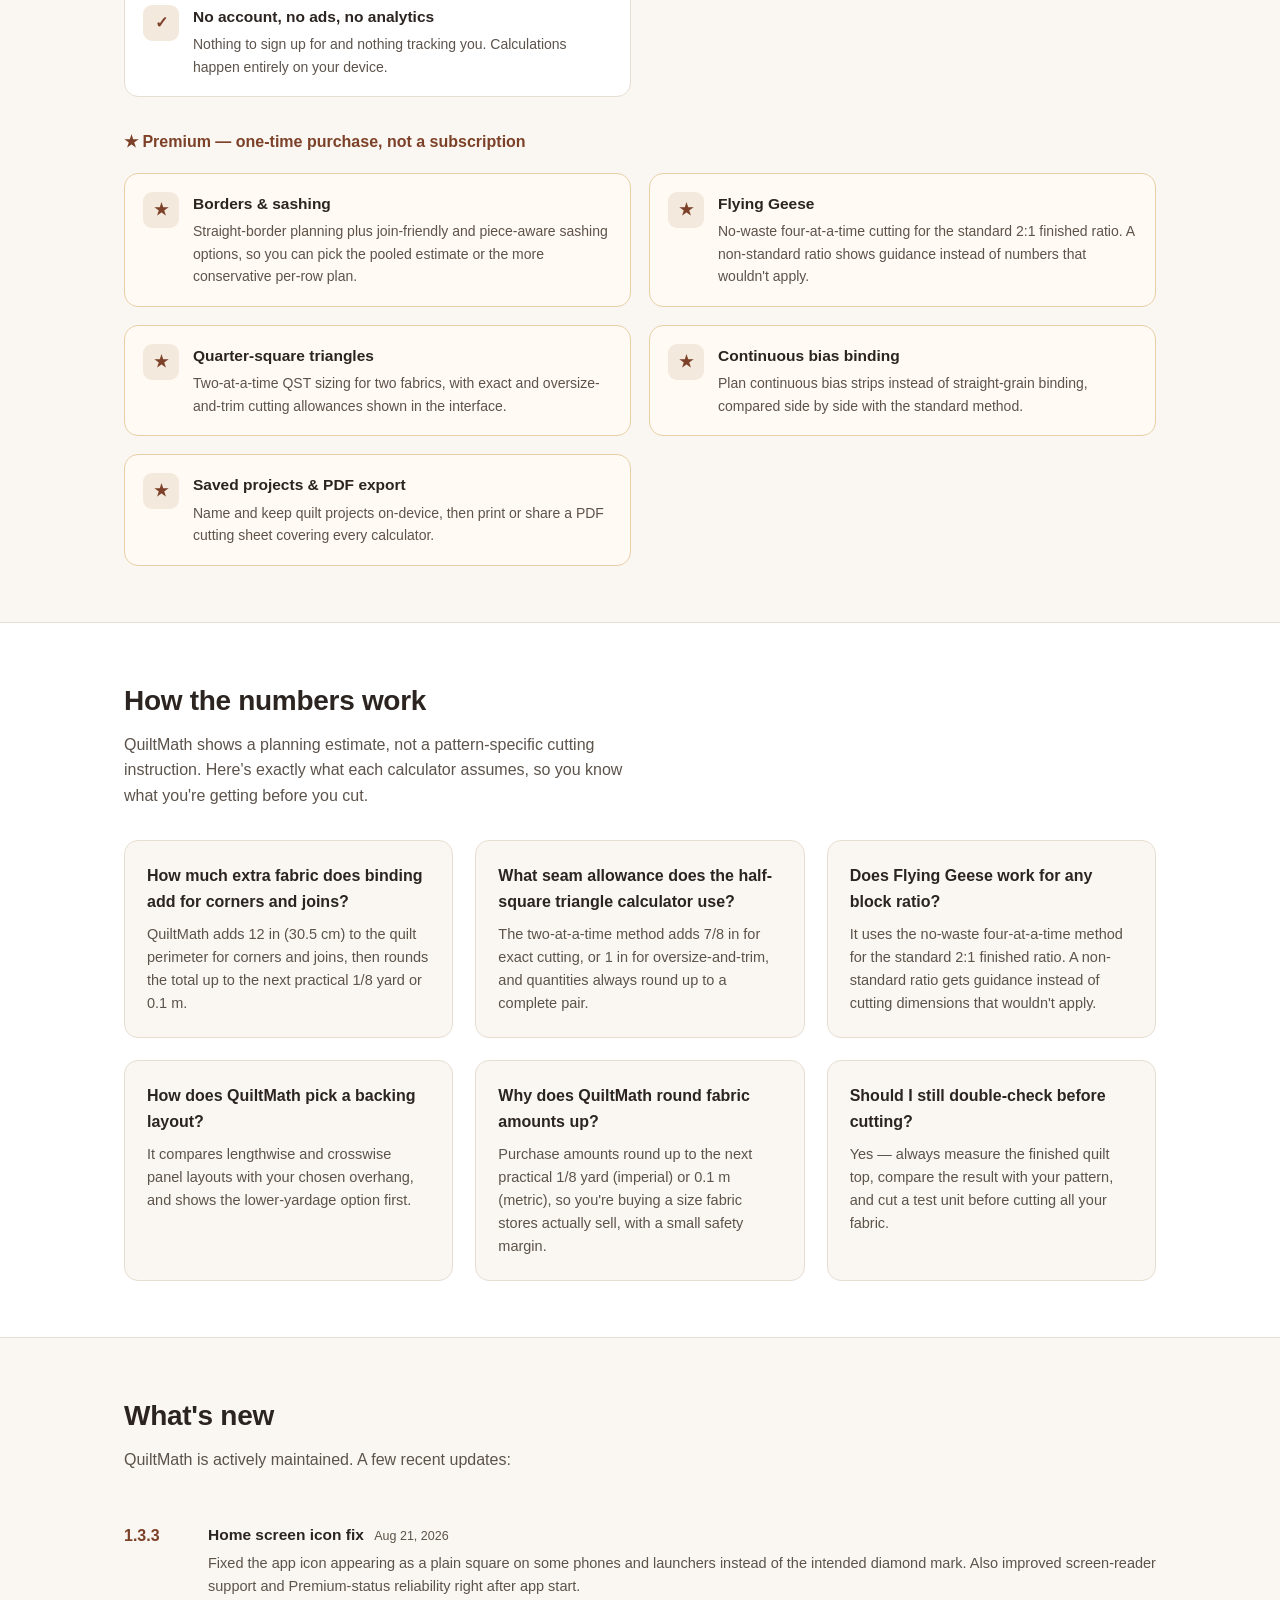
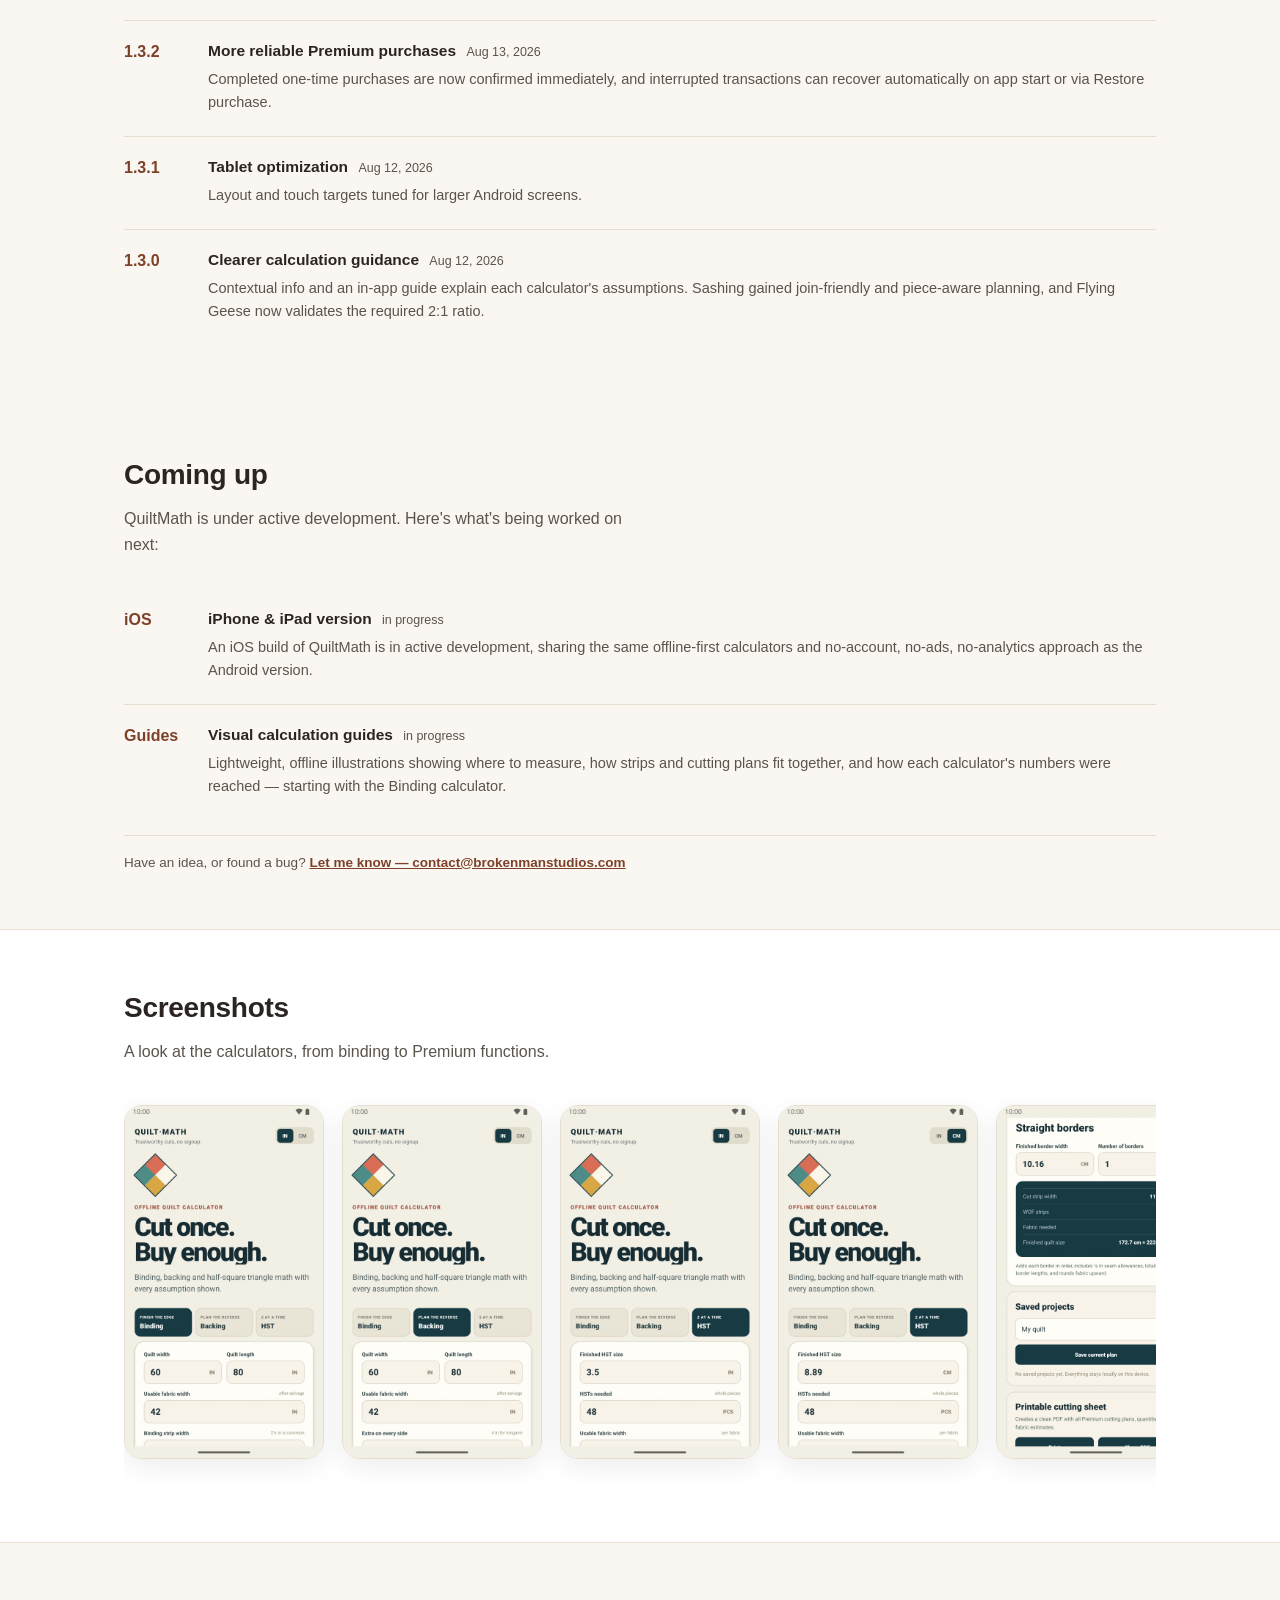
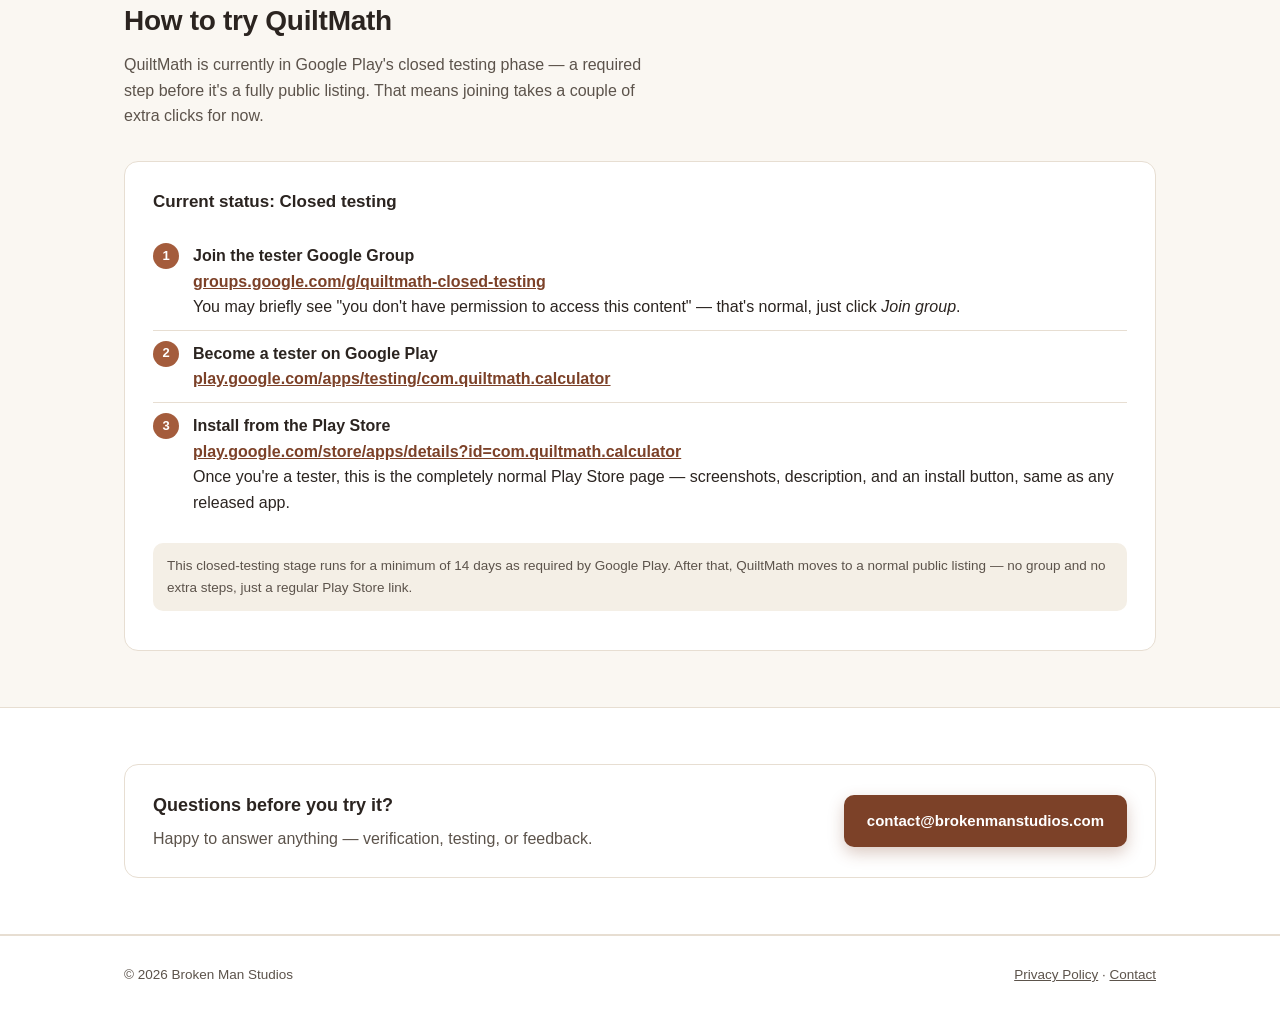
==== commit ab4388cb: "brand: broaden Broken Man Studios positioning" ====
--- a/index.html
+++ b/index.html
@@ -164,11 +164,11 @@
 <section id="about" class="alt">
   <div class="wrap">
     <h2>About Broken Man Studios</h2>
-    <p class="section-lead">Broken Man Studios is an independent, one-person Android development studio. QuiltMath is its first released app.</p>
+    <p class="section-lead">Broken Man Studios is an independent studio run by one person, turning ideas into projects. QuiltMath is its first released project.</p>
     <div class="about-grid">
       <div class="about-card">
         <h3>Who's behind it</h3>
-        <p>QuiltMath is built and maintained by a single independent developer working under the studio name Broken Man Studios — no team, no outside investors, just one person who wanted quilt math to be less error-prone.</p>
+        <p>Broken Man Studios is led by a solo creator. QuiltMath, the studio's first released project, is built and maintained by that same person.</p>
       </div>
       <div class="about-card">
         <h3>Why it exists</h3>
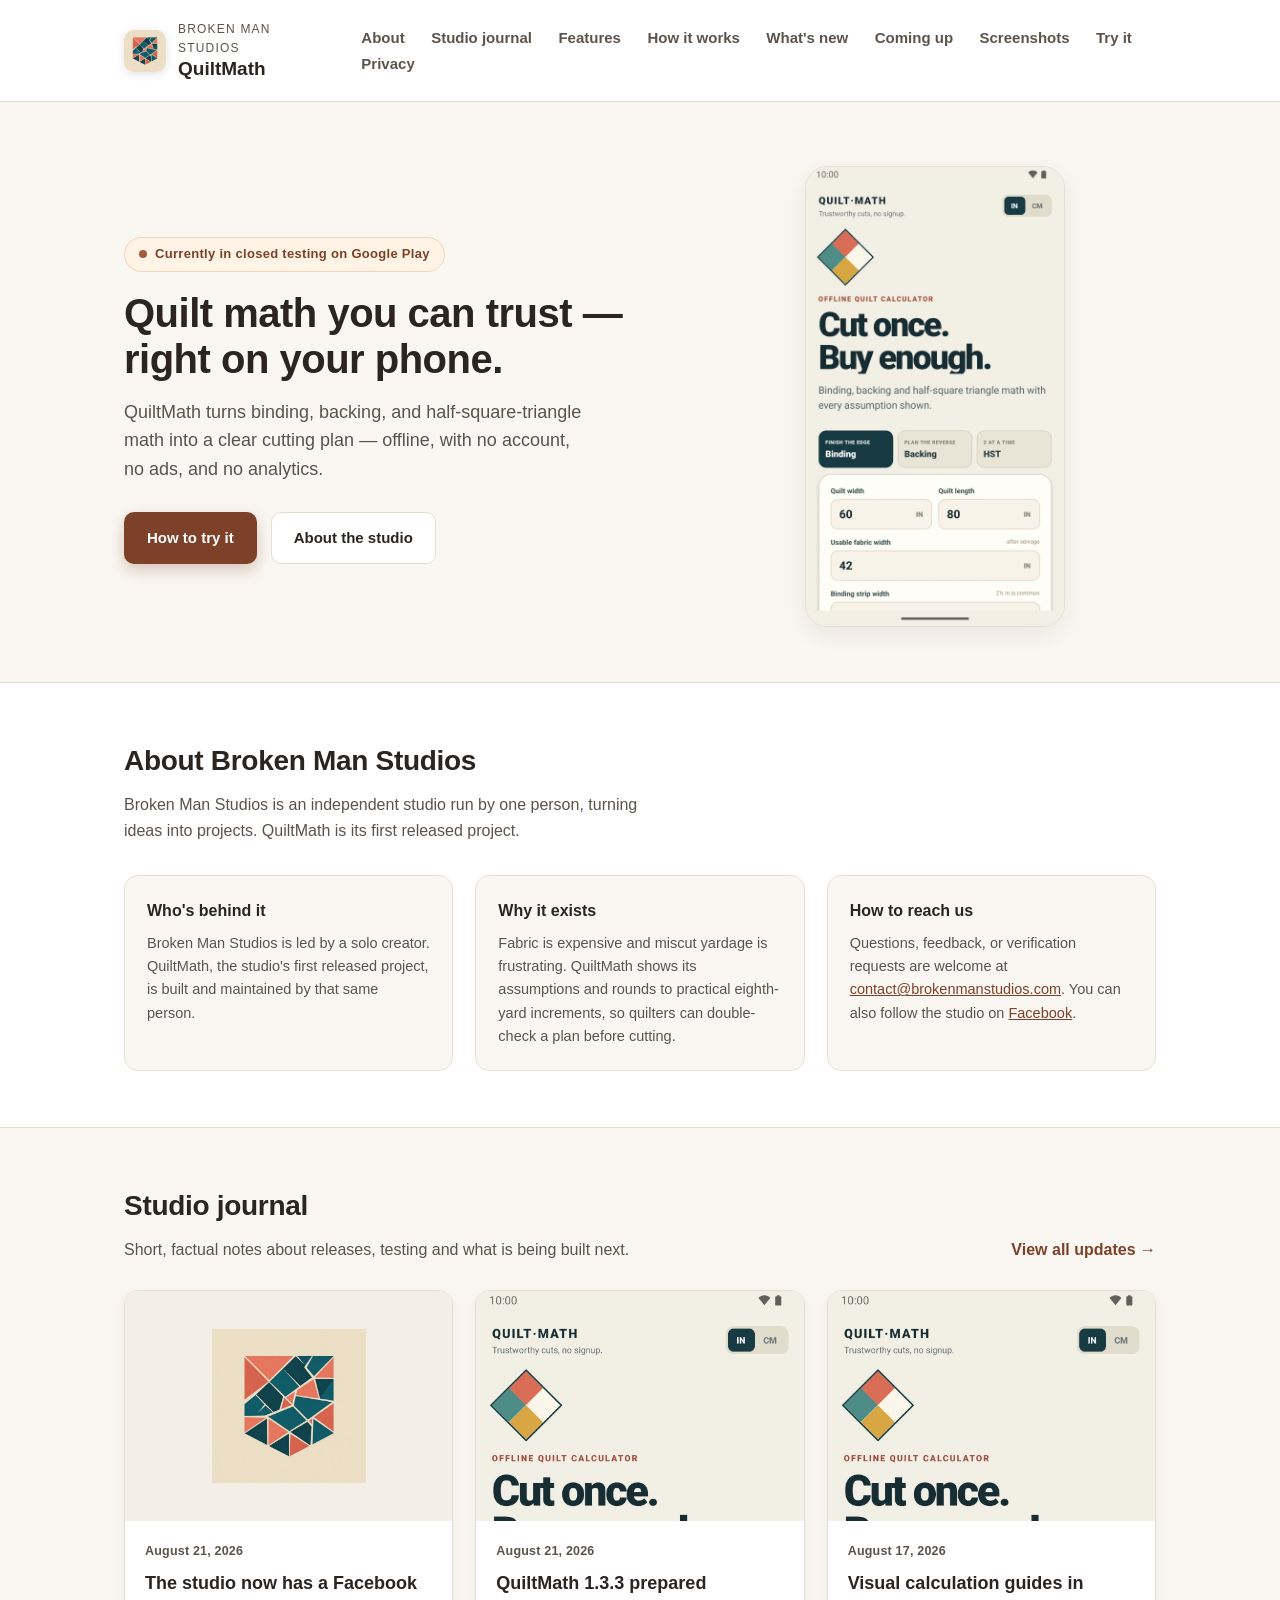
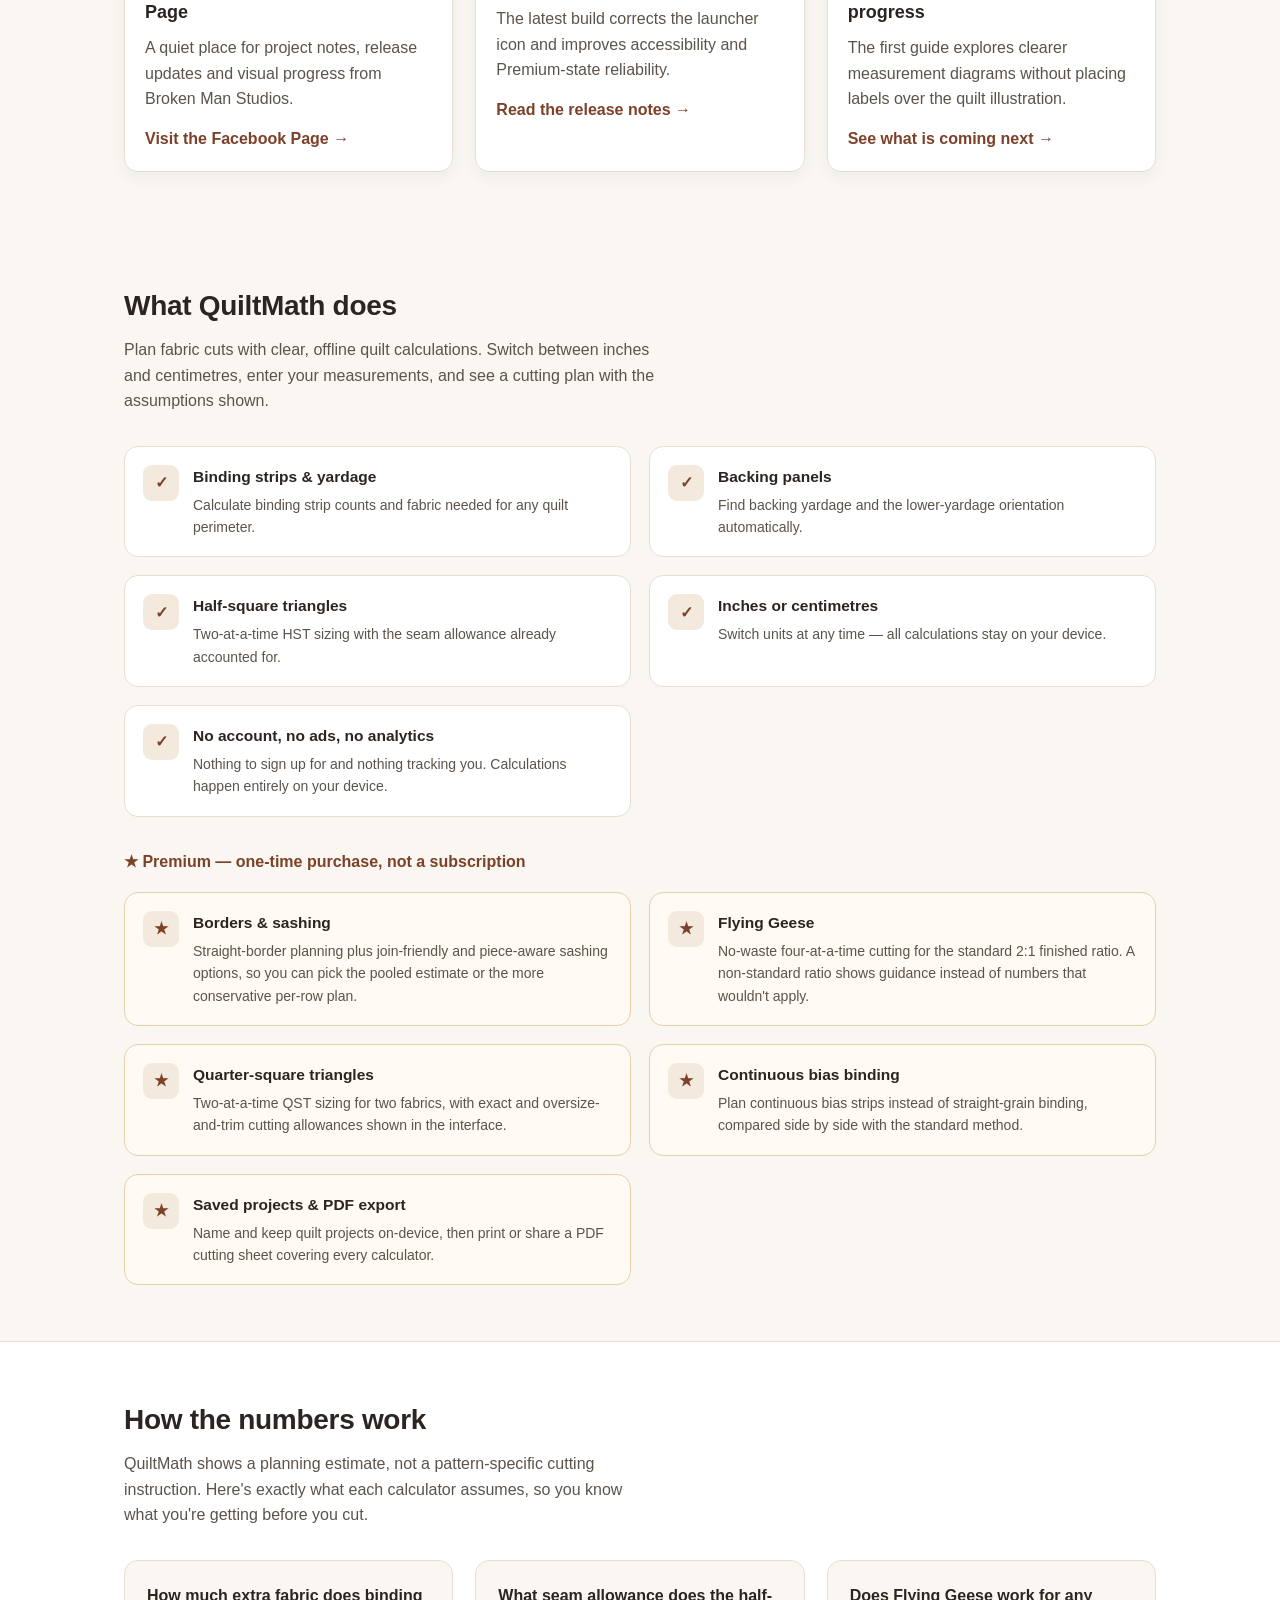
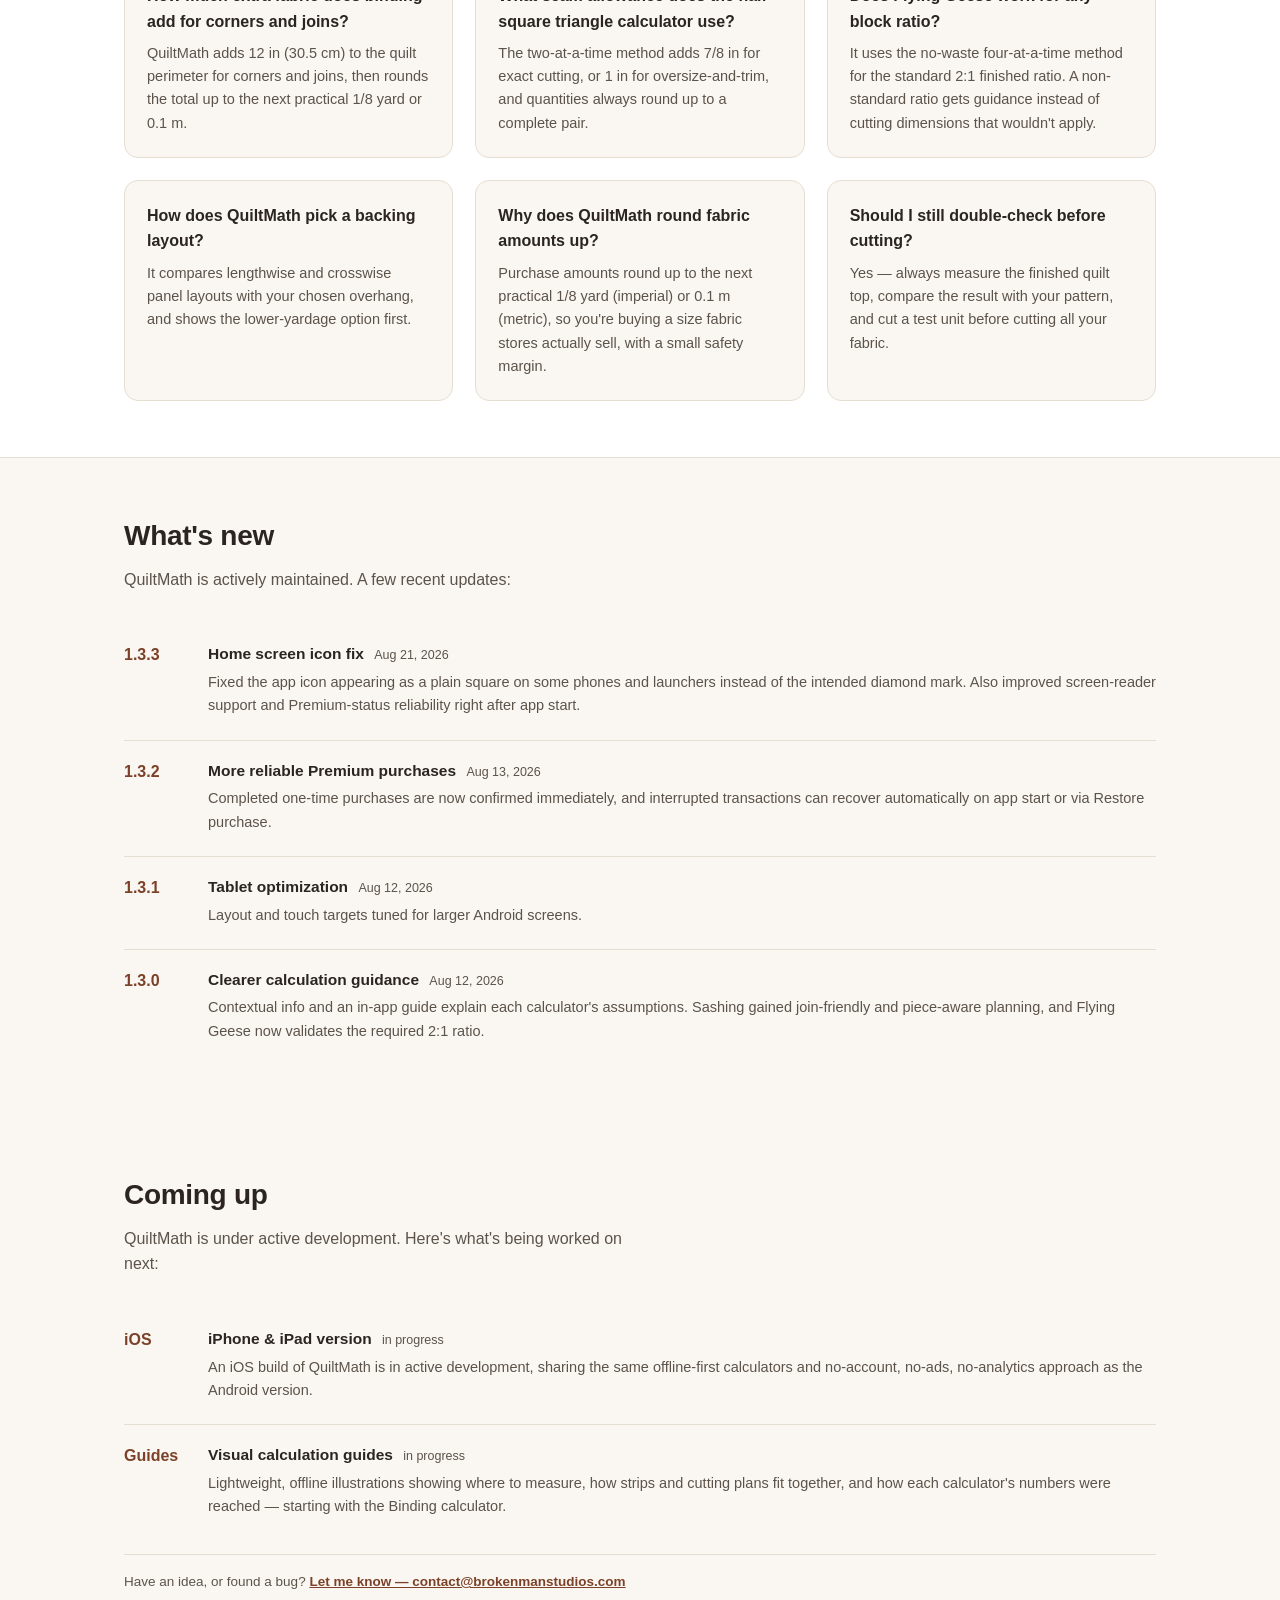
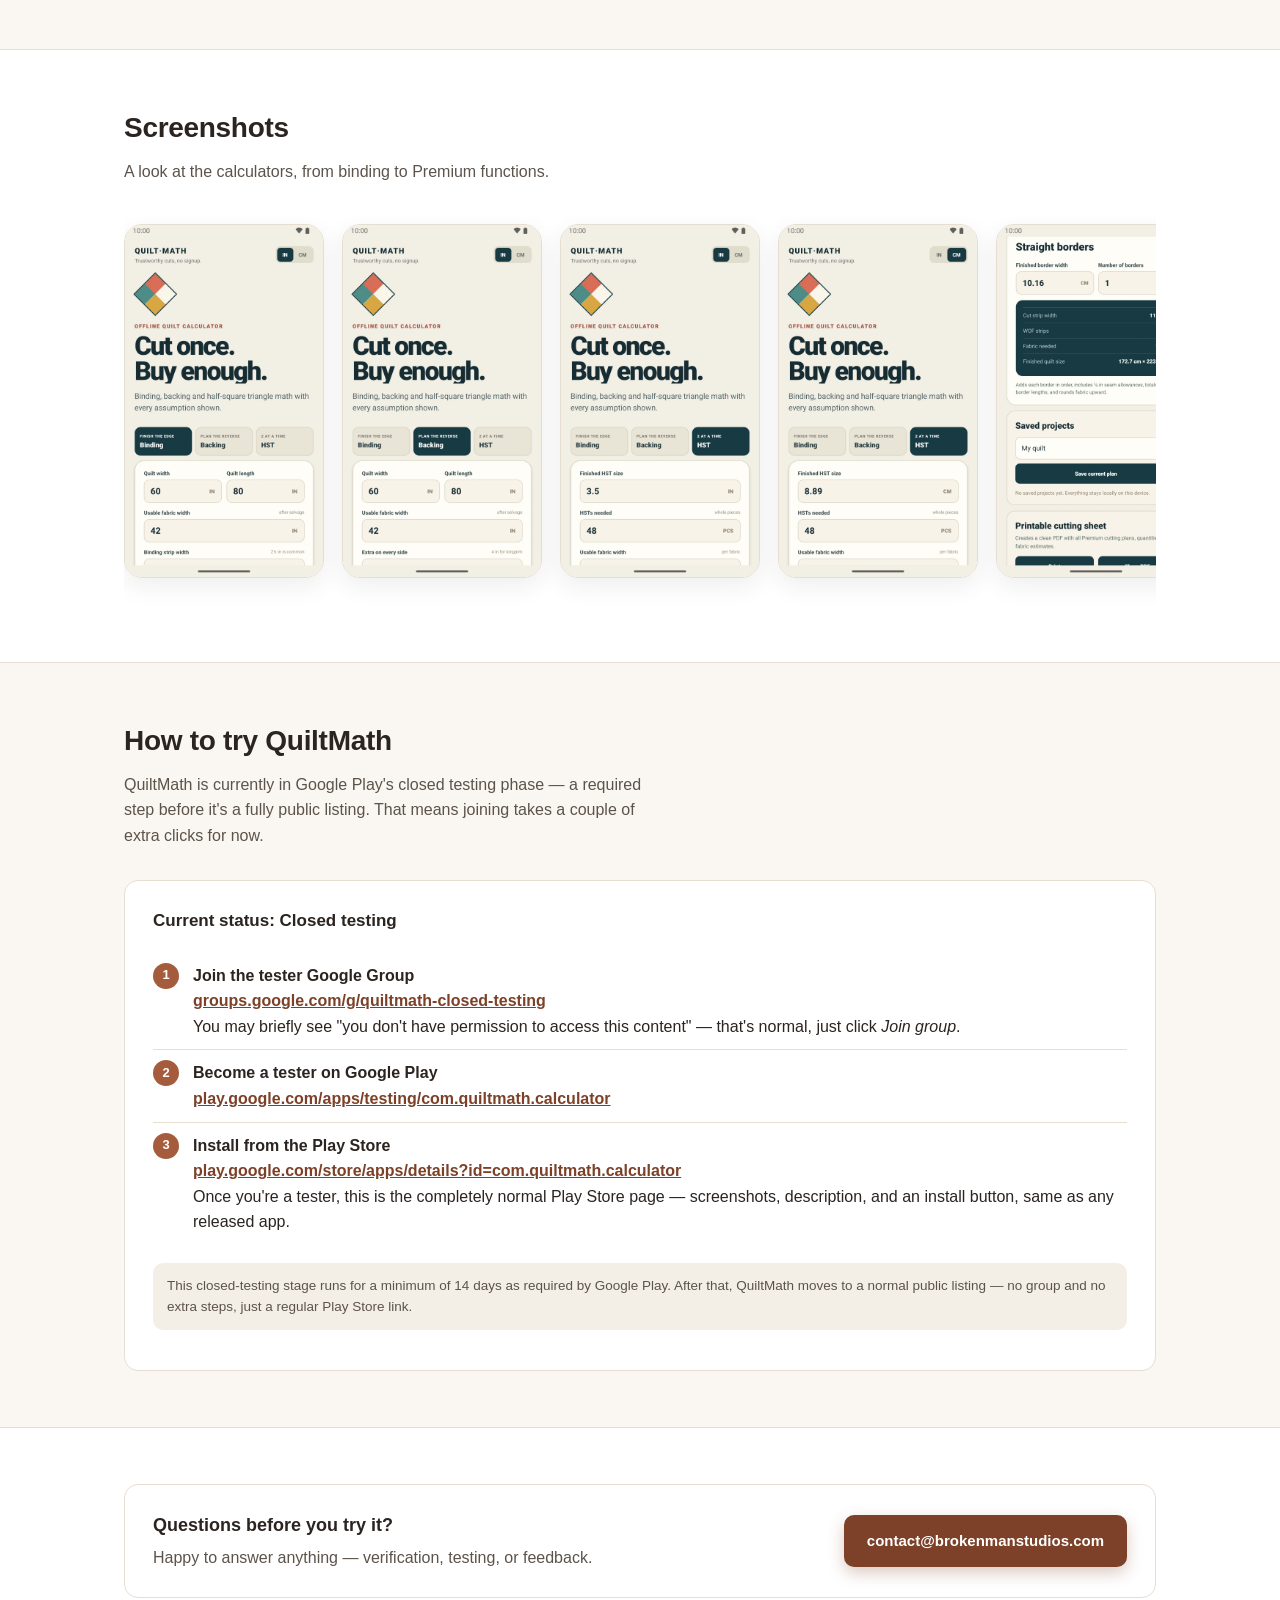
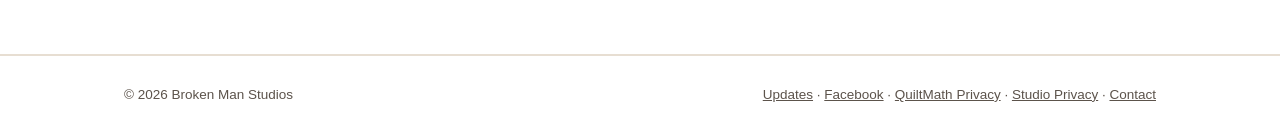
==== commit 9f2798ea: "site: add studio journal and Facebook presence" ====
--- a/index.html
+++ b/index.html
@@ -10,7 +10,7 @@
 
 <link rel="icon" type="image/jpeg" href="assets/logo.jpg" />
 <link rel="apple-touch-icon" href="assets/logo.png" />
-<link rel="stylesheet" href="assets/style.css?v=4" />
+<link rel="stylesheet" href="assets/style.css?v=5" />
 
 <meta property="og:type" content="website" />
 <meta property="og:site_name" content="Broken Man Studios" />
@@ -128,6 +128,7 @@
     </a>
     <nav class="site">
       <a href="#about">About</a>
+      <a href="#studio-updates">Studio journal</a>
       <a href="#features">Features</a>
       <a href="#how-it-works">How it works</a>
       <a href="#whats-new">What's new</a>
@@ -176,8 +177,55 @@
       </div>
       <div class="about-card">
         <h3>How to reach us</h3>
-        <p>Questions, feedback, or verification requests are welcome any time at <a href="mailto:contact@brokenmanstudios.com">contact@brokenmanstudios.com</a>.</p>
-      </div>
+        <p>Questions, feedback, or verification requests are welcome at <a href="mailto:contact@brokenmanstudios.com">contact@brokenmanstudios.com</a>. You can also follow the studio on <a href="https://www.facebook.com/profile.php?id=61593818901510" target="_blank" rel="noopener">Facebook</a>.</p>
+      </div>
+    </div>
+  </div>
+</section>
+
+<section id="studio-updates">
+  <div class="wrap">
+    <div class="section-heading-row">
+      <div>
+        <h2>Studio journal</h2>
+        <p class="section-lead">Short, factual notes about releases, testing and what is being built next.</p>
+      </div>
+      <a href="/updates.html" class="text-link">View all updates →</a>
+    </div>
+    <div class="journal-grid">
+      <article class="journal-card">
+        <img src="assets/logo.webp" alt="Broken Man Studios logo" width="512" height="512" loading="lazy" />
+        <div class="journal-card-copy">
+          <time datetime="2026-08-21">August 21, 2026</time>
+          <h3>The studio now has a Facebook Page</h3>
+          <p>A quiet place for project notes, release updates and visual progress from Broken Man Studios.</p>
+          <a href="https://www.facebook.com/profile.php?id=61593818901510" target="_blank" rel="noopener">Visit the Facebook Page →</a>
+        </div>
+      </article>
+      <article class="journal-card">
+        <picture>
+          <source srcset="assets/screenshots/01-binding.webp" type="image/webp" />
+          <img src="assets/screenshots/01-binding.png" alt="QuiltMath Binding calculator" width="1080" height="1920" loading="lazy" />
+        </picture>
+        <div class="journal-card-copy">
+          <time datetime="2026-08-21">August 21, 2026</time>
+          <h3>QuiltMath 1.3.3 prepared</h3>
+          <p>The latest build corrects the launcher icon and improves accessibility and Premium-state reliability.</p>
+          <a href="#whats-new">Read the release notes →</a>
+        </div>
+      </article>
+      <article class="journal-card">
+        <picture>
+          <source srcset="assets/screenshots/03-hst.webp" type="image/webp" />
+          <img src="assets/screenshots/03-hst.png" alt="QuiltMath half-square triangle calculator" width="1080" height="1920" loading="lazy" />
+        </picture>
+        <div class="journal-card-copy">
+          <time datetime="2026-08-17">August 17, 2026</time>
+          <h3>Visual calculation guides in progress</h3>
+          <p>The first guide explores clearer measurement diagrams without placing labels over the quilt illustration.</p>
+          <a href="#coming-up">See what is coming next →</a>
+        </div>
+      </article>
     </div>
   </div>
 </section>
@@ -438,7 +486,7 @@
 <footer class="site">
   <div class="wrap">
     <span>© 2026 Broken Man Studios</span>
-    <span><a href="/privacy.html">Privacy Policy</a> · <a href="mailto:contact@brokenmanstudios.com">Contact</a></span>
+    <span><a href="/updates.html">Updates</a> · <a href="https://www.facebook.com/profile.php?id=61593818901510" target="_blank" rel="noopener">Facebook</a> · <a href="/privacy.html">QuiltMath Privacy</a> · <a href="/studio-privacy.html">Studio Privacy</a> · <a href="mailto:contact@brokenmanstudios.com">Contact</a></span>
   </div>
 </footer>
 
--- a/assets/style.css
+++ b/assets/style.css
@@ -216,6 +216,22 @@
   max-width: 60ch;
 }
 
+.section-heading-row {
+  display: flex;
+  align-items: flex-end;
+  justify-content: space-between;
+  gap: 24px;
+  margin-bottom: 28px;
+}
+
+.section-heading-row .section-lead { margin-bottom: 0; }
+
+.text-link {
+  flex-shrink: 0;
+  font-weight: 700;
+  text-decoration: none;
+}
+
 /* About */
 .about-grid {
   display: grid;
@@ -242,6 +258,98 @@
   margin: 0;
   color: var(--ink-soft);
   font-size: 14.5px;
+}
+
+/* Studio journal */
+.journal-grid {
+  display: grid;
+  grid-template-columns: repeat(3, 1fr);
+  gap: 22px;
+}
+
+.journal-card {
+  overflow: hidden;
+  border: 1px solid var(--line);
+  border-radius: var(--radius);
+  background: var(--bg-alt);
+  box-shadow: 0 5px 16px rgba(43, 36, 32, 0.05);
+}
+
+.journal-card > img,
+.journal-card picture,
+.journal-card picture img {
+  display: block;
+  width: 100%;
+}
+
+.journal-card > img,
+.journal-card picture img {
+  height: 230px;
+  object-fit: cover;
+  object-position: top center;
+  background: #f4efe6;
+}
+
+.journal-card:first-child > img {
+  object-fit: contain;
+  padding: 38px;
+}
+
+.journal-card-copy { padding: 20px; }
+
+.journal-card time,
+.update-entry time {
+  display: block;
+  color: var(--ink-soft);
+  font-size: 12.5px;
+  font-weight: 700;
+  letter-spacing: 0.2px;
+  margin-bottom: 8px;
+}
+
+.journal-card h3,
+.update-entry h2 {
+  margin: 0 0 8px;
+  font-size: 18px;
+}
+
+.journal-card p,
+.update-entry p {
+  margin: 0 0 14px;
+  color: var(--ink-soft);
+}
+
+.journal-card a { font-weight: 700; text-decoration: none; }
+
+.updates-page {
+  max-width: 900px;
+  margin: 0 auto;
+  padding: 56px 24px 80px;
+}
+
+.updates-intro { margin-bottom: 34px; }
+
+.update-entry {
+  display: grid;
+  grid-template-columns: 220px 1fr;
+  gap: 28px;
+  padding: 28px 0;
+  border-top: 1px solid var(--line);
+}
+
+.update-entry img {
+  width: 100%;
+  max-height: 280px;
+  object-fit: cover;
+  object-position: top center;
+  border: 1px solid var(--line);
+  border-radius: var(--radius);
+  background: var(--bg-alt);
+}
+
+.update-entry.logo-entry img {
+  object-fit: contain;
+  padding: 32px;
 }
 
 /* Features */
@@ -483,6 +591,10 @@
   .hero-shot { order: -1; }
   .about-grid { grid-template-columns: 1fr; }
   .feature-grid { grid-template-columns: 1fr; }
+  .journal-grid { grid-template-columns: 1fr; }
+  .section-heading-row { align-items: flex-start; flex-direction: column; }
+  .update-entry { grid-template-columns: 1fr; }
+  .update-entry img { max-height: 360px; }
   h1 { font-size: 32px; }
   nav.site { display: none; }
 }
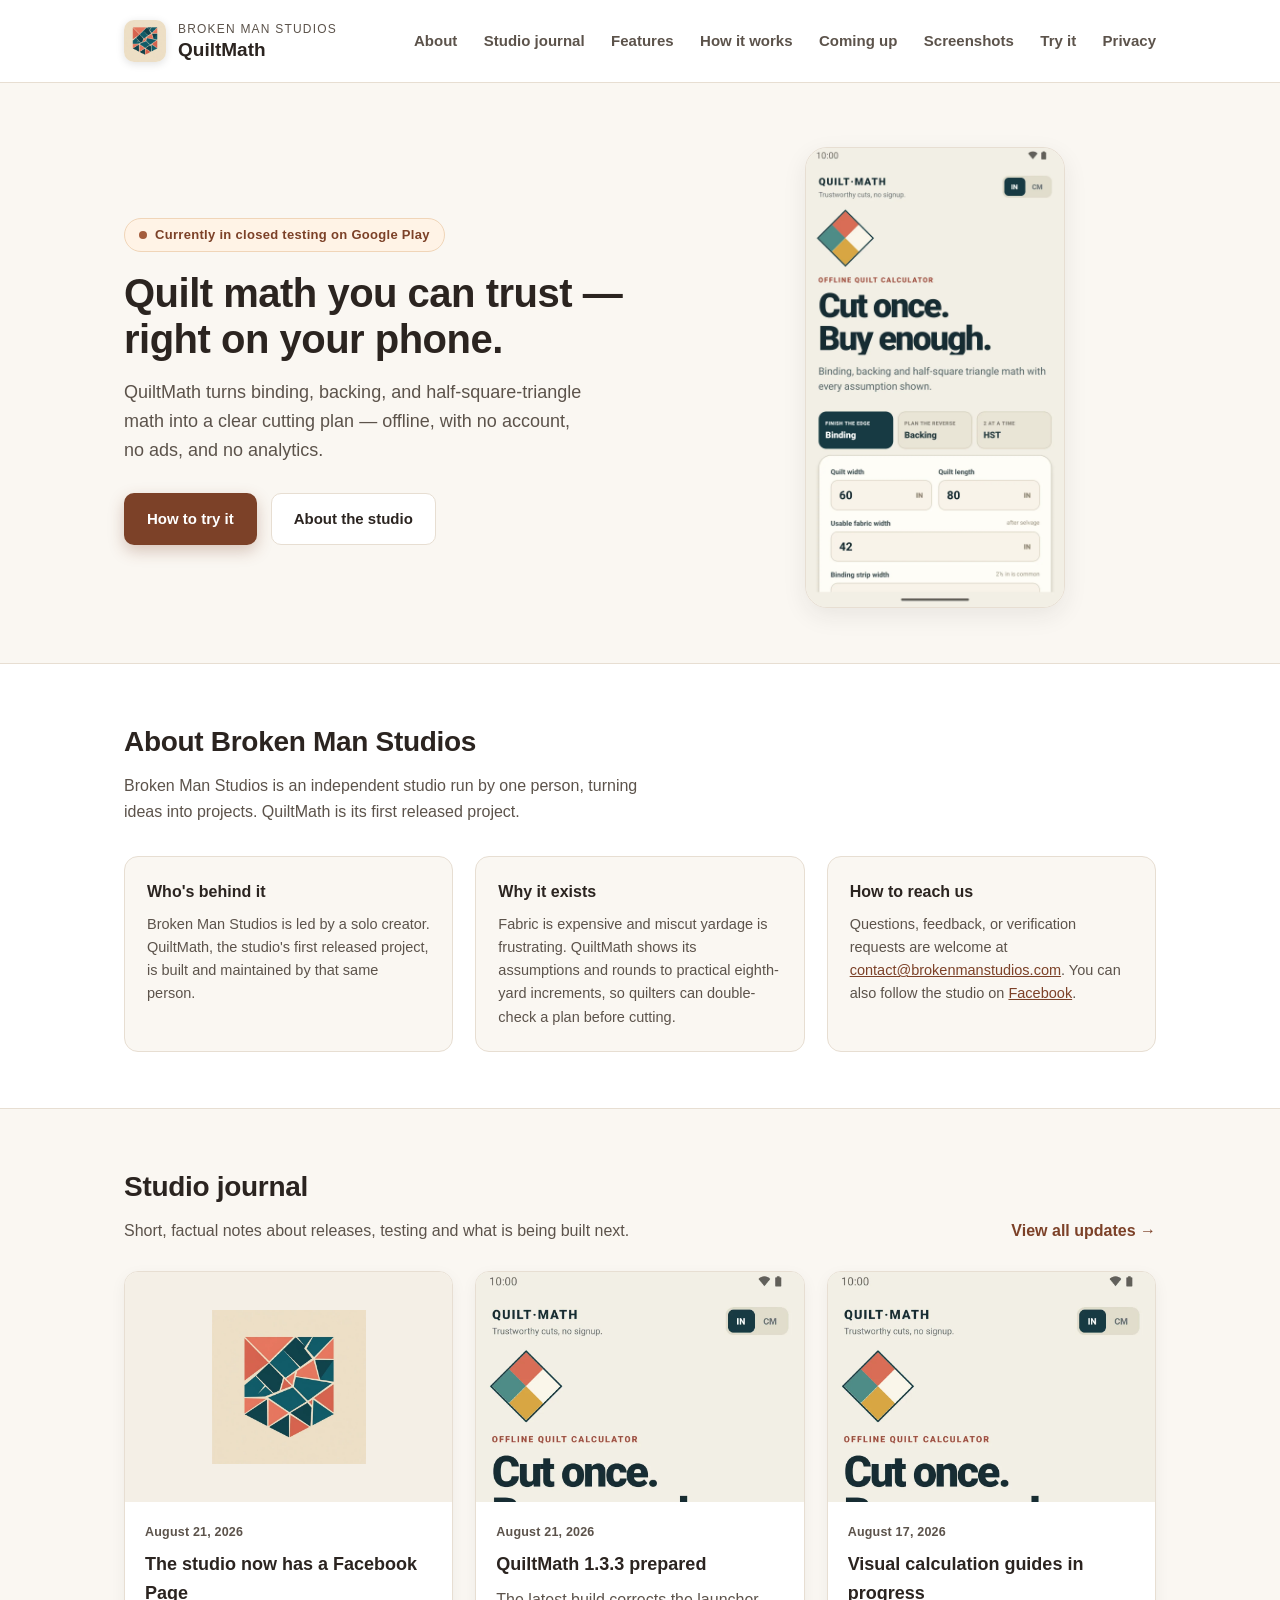
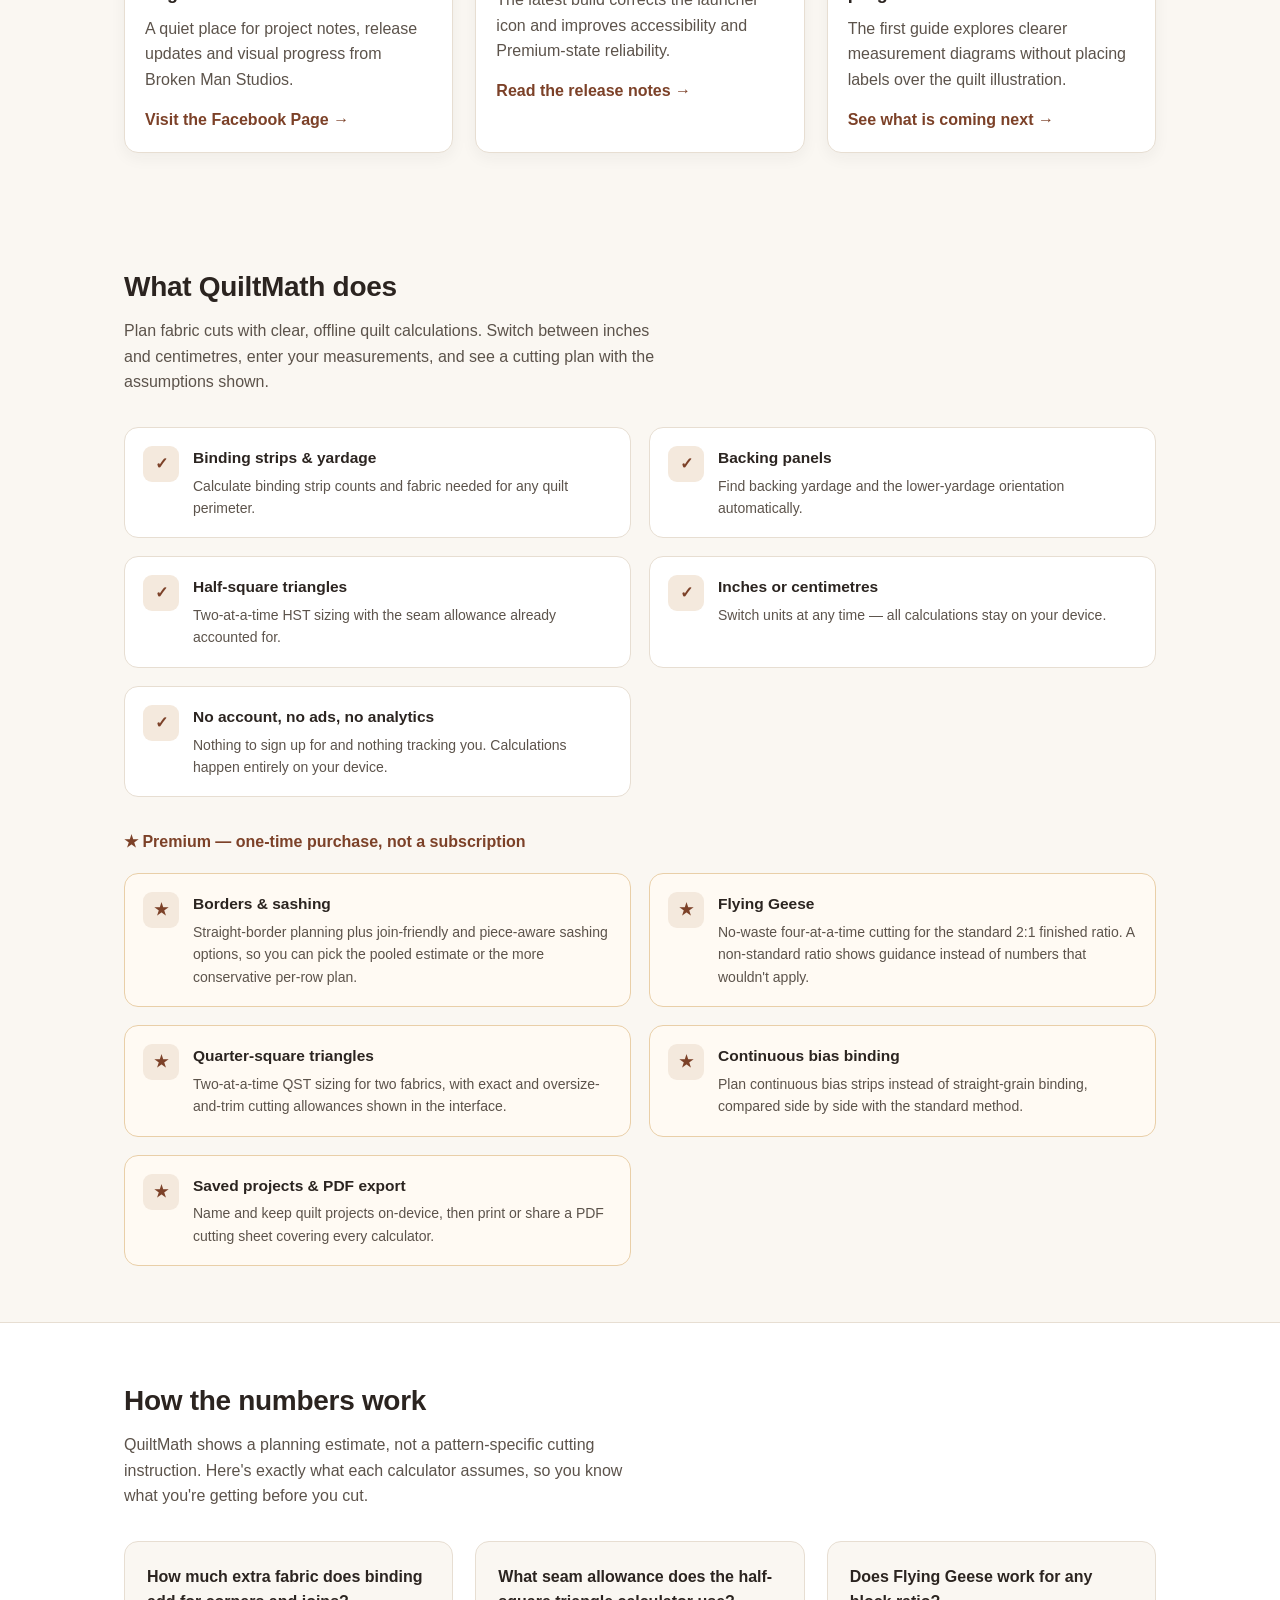
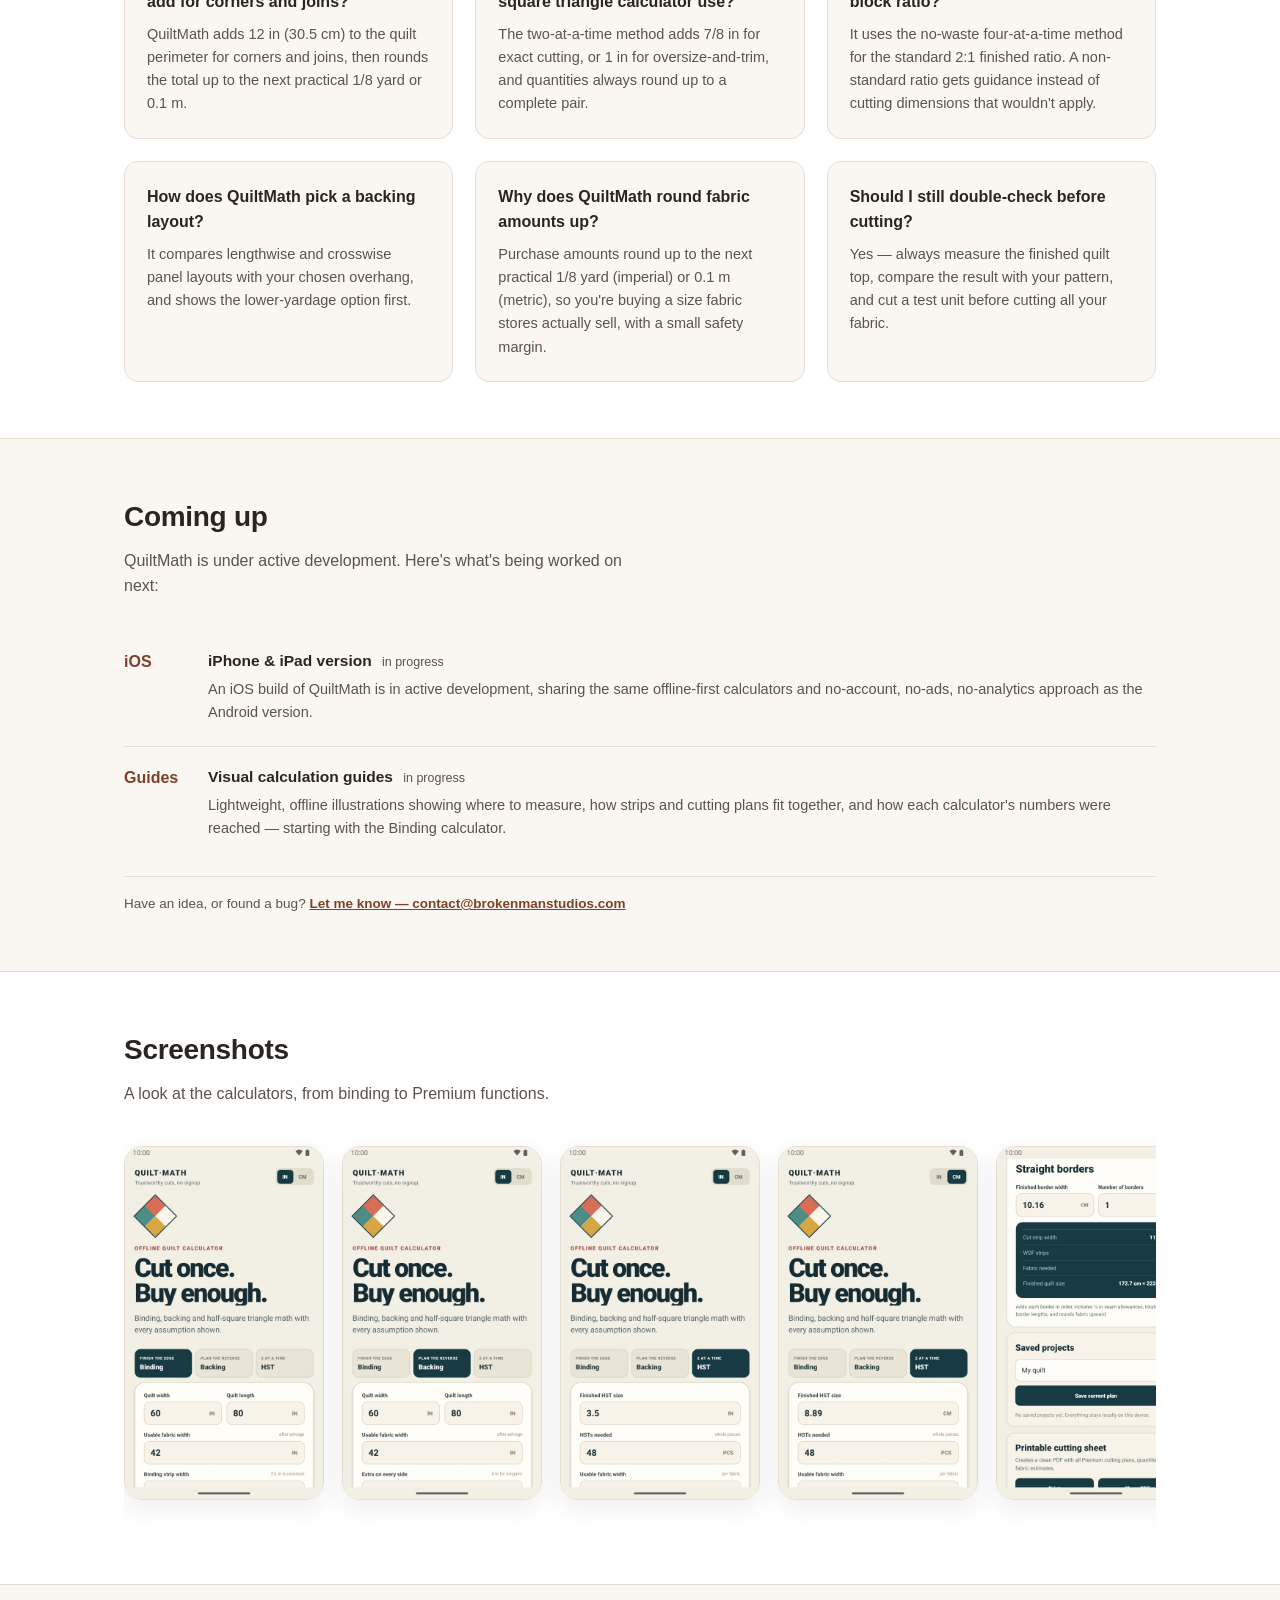
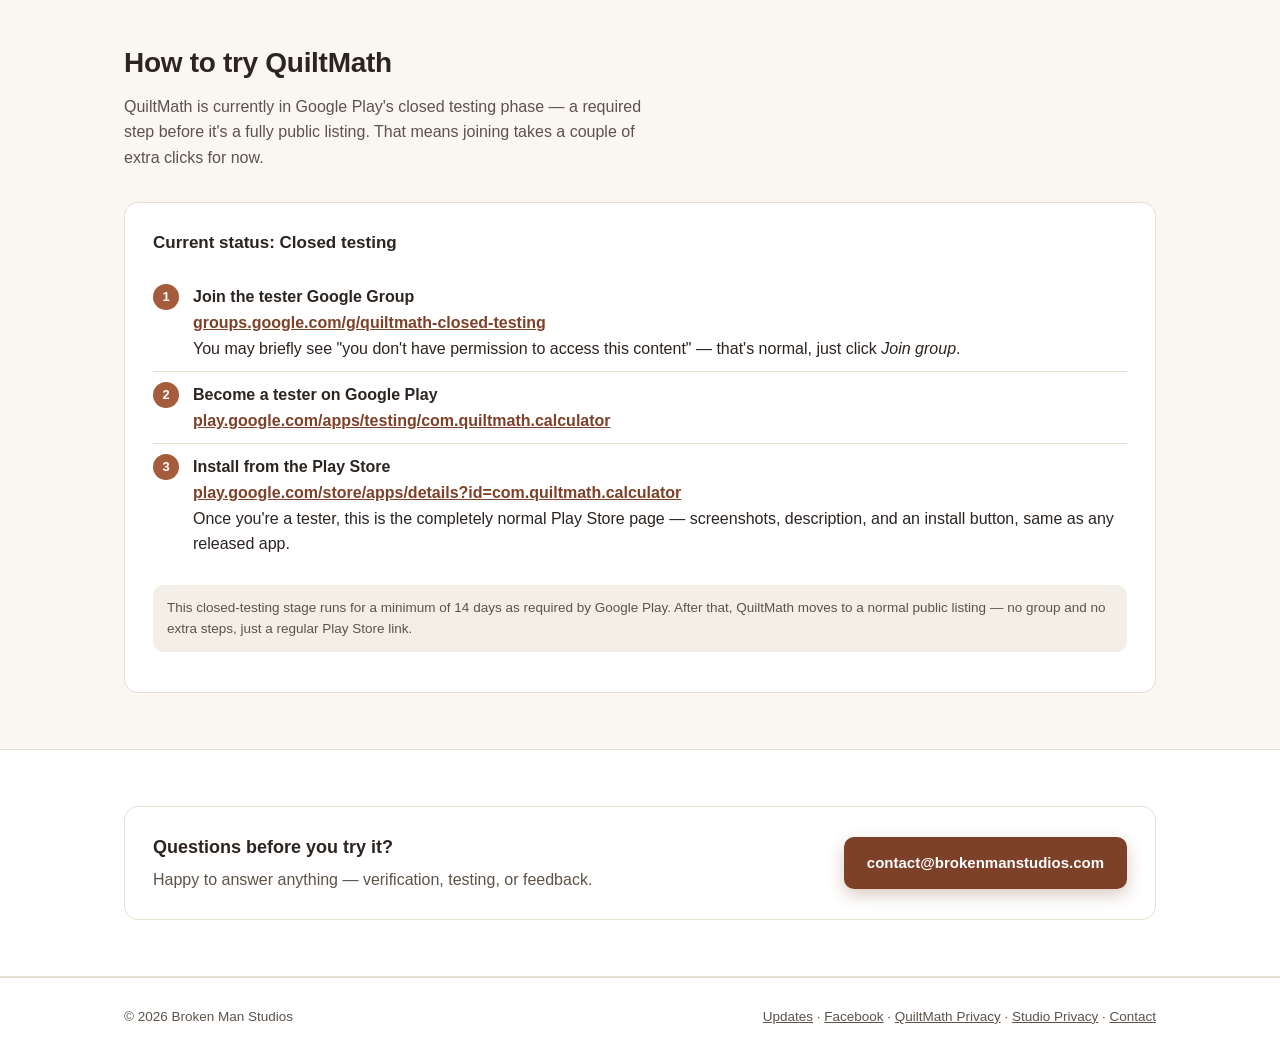
==== commit 3a0df6b8: "site: consolidate release notes into studio journal" ====
--- a/index.html
+++ b/index.html
@@ -131,7 +131,6 @@
       <a href="#studio-updates">Studio journal</a>
       <a href="#features">Features</a>
       <a href="#how-it-works">How it works</a>
-      <a href="#whats-new">What's new</a>
       <a href="#coming-up">Coming up</a>
       <a href="#screenshots">Screenshots</a>
       <a href="#try-it">Try it</a>
@@ -211,7 +210,7 @@
           <time datetime="2026-08-21">August 21, 2026</time>
           <h3>QuiltMath 1.3.3 prepared</h3>
           <p>The latest build corrects the launcher icon and improves accessibility and Premium-state reliability.</p>
-          <a href="#whats-new">Read the release notes →</a>
+          <a href="/updates.html">Read the release notes →</a>
         </div>
       </article>
       <article class="journal-card">
@@ -341,43 +340,6 @@
       <div class="about-card">
         <h3>Should I still double-check before cutting?</h3>
         <p>Yes — always measure the finished quilt top, compare the result with your pattern, and cut a test unit before cutting all your fabric.</p>
-      </div>
-    </div>
-  </div>
-</section>
-
-<section id="whats-new">
-  <div class="wrap">
-    <h2>What's new</h2>
-    <p class="section-lead">QuiltMath is actively maintained. A few recent updates:</p>
-    <div class="changelog">
-      <div class="changelog-item">
-        <span class="changelog-version">1.3.3</span>
-        <div>
-          <h3>Home screen icon fix <span class="changelog-date">Aug 21, 2026</span></h3>
-          <p>Fixed the app icon appearing as a plain square on some phones and launchers instead of the intended diamond mark. Also improved screen-reader support and Premium-status reliability right after app start.</p>
-        </div>
-      </div>
-      <div class="changelog-item">
-        <span class="changelog-version">1.3.2</span>
-        <div>
-          <h3>More reliable Premium purchases <span class="changelog-date">Aug 13, 2026</span></h3>
-          <p>Completed one-time purchases are now confirmed immediately, and interrupted transactions can recover automatically on app start or via Restore purchase.</p>
-        </div>
-      </div>
-      <div class="changelog-item">
-        <span class="changelog-version">1.3.1</span>
-        <div>
-          <h3>Tablet optimization <span class="changelog-date">Aug 12, 2026</span></h3>
-          <p>Layout and touch targets tuned for larger Android screens.</p>
-        </div>
-      </div>
-      <div class="changelog-item">
-        <span class="changelog-version">1.3.0</span>
-        <div>
-          <h3>Clearer calculation guidance <span class="changelog-date">Aug 12, 2026</span></h3>
-          <p>Contextual info and an in-app guide explain each calculator's assumptions. Sashing gained join-friendly and piece-aware planning, and Flying Geese now validates the required 2:1 ratio.</p>
-        </div>
       </div>
     </div>
   </div>
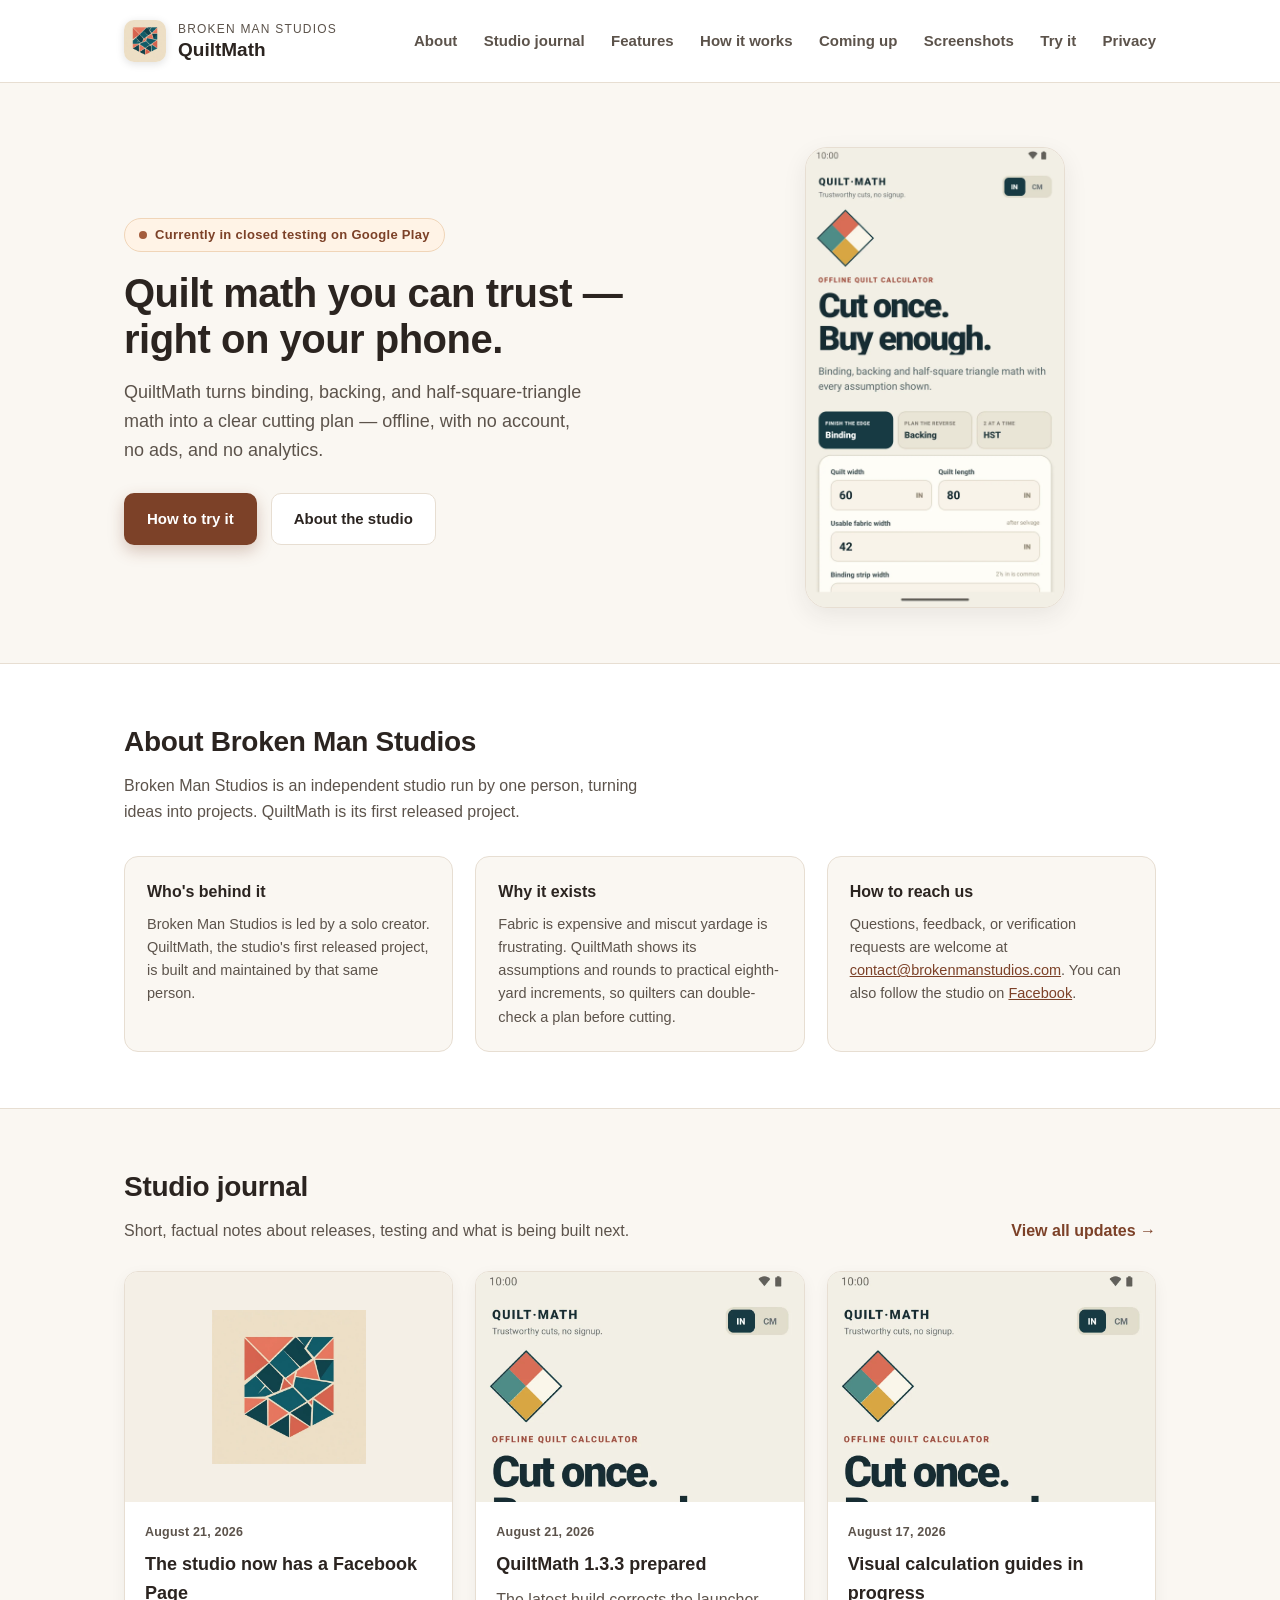
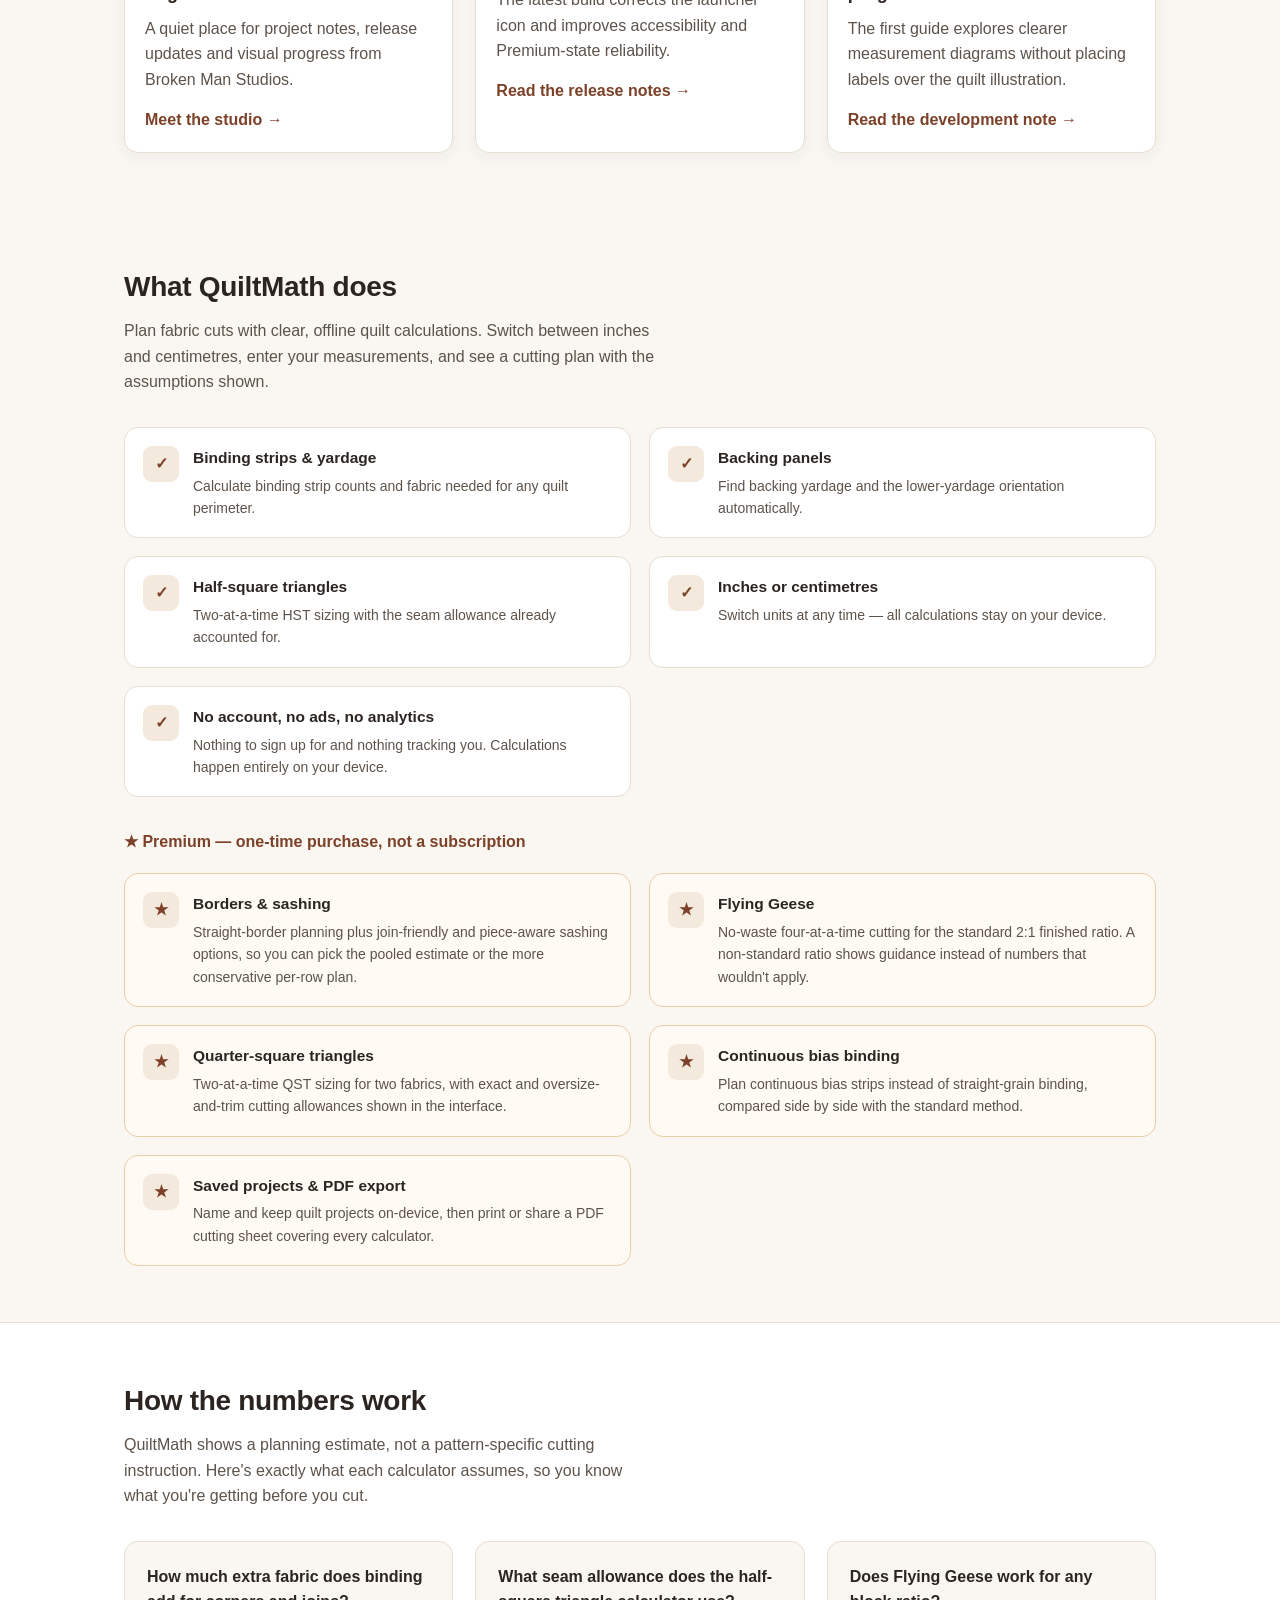
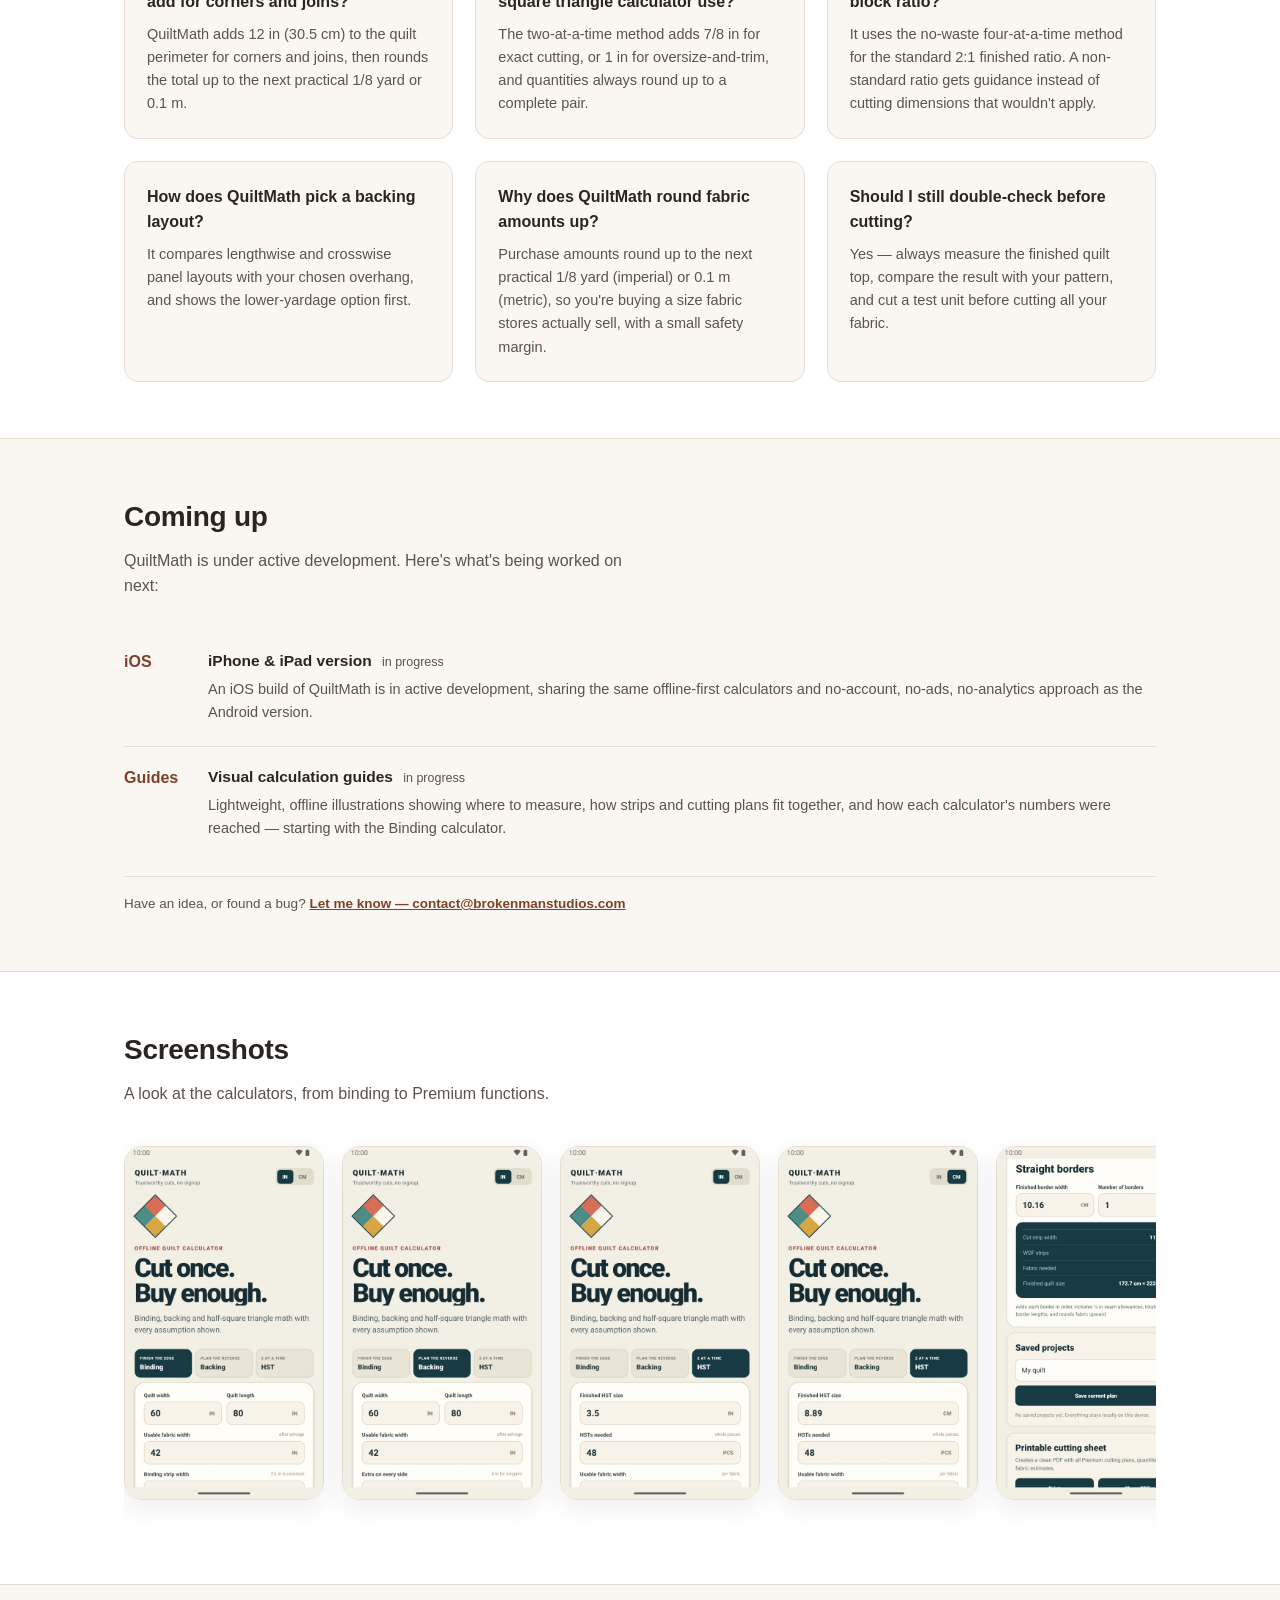
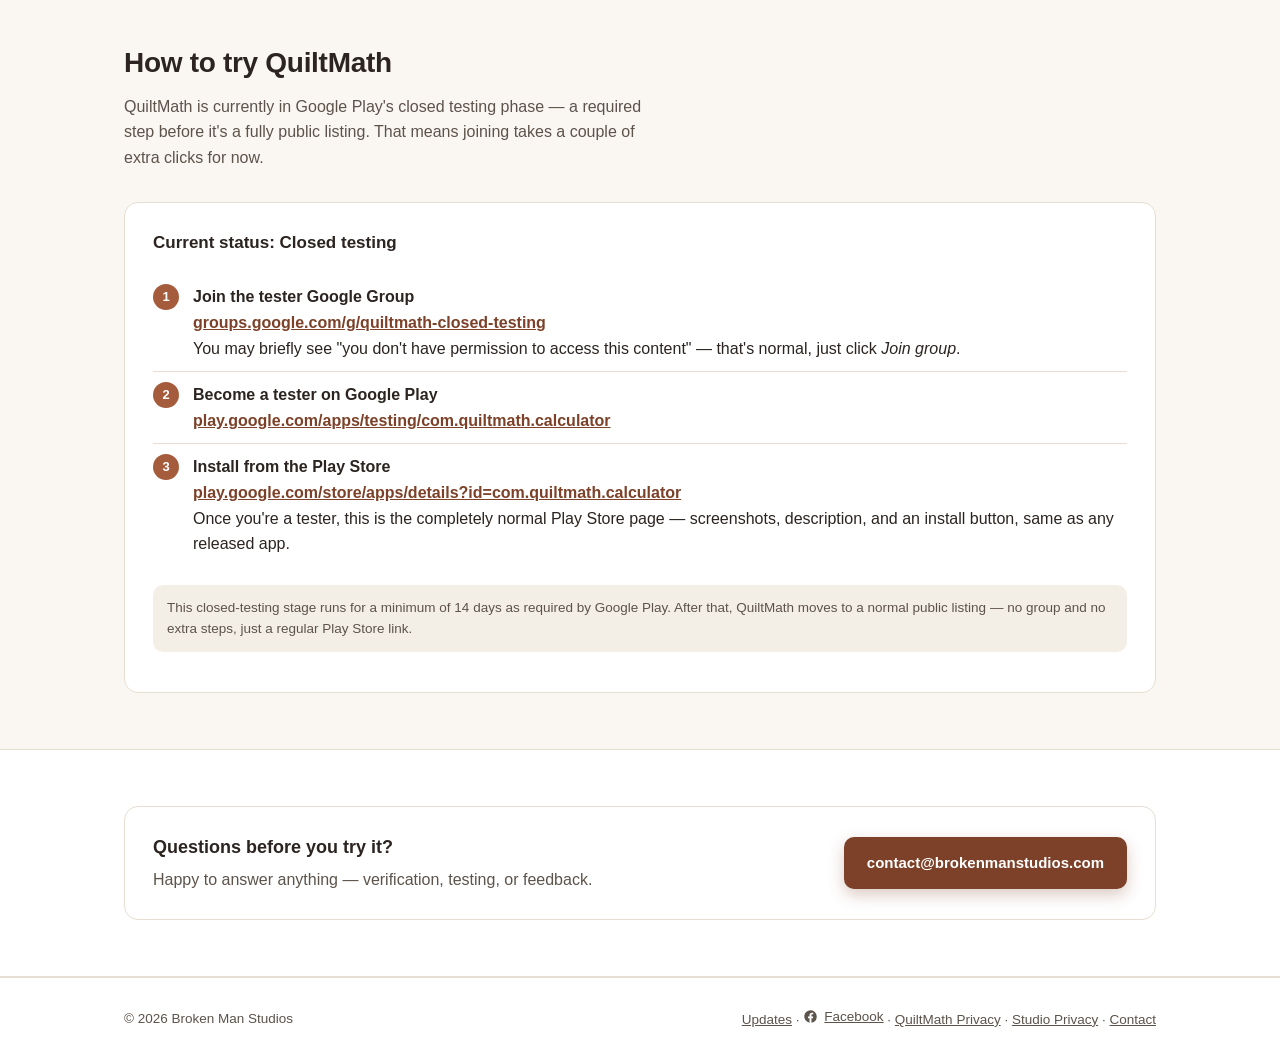
==== commit 18b57b2e: "site: expand studio journal with article pages" ====
--- a/index.html
+++ b/index.html
@@ -10,7 +10,7 @@
 
 <link rel="icon" type="image/jpeg" href="assets/logo.jpg" />
 <link rel="apple-touch-icon" href="assets/logo.png" />
-<link rel="stylesheet" href="assets/style.css?v=5" />
+<link rel="stylesheet" href="assets/style.css?v=6" />
 
 <meta property="og:type" content="website" />
 <meta property="og:site_name" content="Broken Man Studios" />
@@ -198,7 +198,7 @@
           <time datetime="2026-08-21">August 21, 2026</time>
           <h3>The studio now has a Facebook Page</h3>
           <p>A quiet place for project notes, release updates and visual progress from Broken Man Studios.</p>
-          <a href="https://www.facebook.com/profile.php?id=61593818901510" target="_blank" rel="noopener">Visit the Facebook Page →</a>
+          <a href="/updates/about-broken-man-studios.html">Meet the studio →</a>
         </div>
       </article>
       <article class="journal-card">
@@ -210,7 +210,7 @@
           <time datetime="2026-08-21">August 21, 2026</time>
           <h3>QuiltMath 1.3.3 prepared</h3>
           <p>The latest build corrects the launcher icon and improves accessibility and Premium-state reliability.</p>
-          <a href="/updates.html">Read the release notes →</a>
+          <a href="/updates/quiltmath-1-3-3.html">Read the release notes →</a>
         </div>
       </article>
       <article class="journal-card">
@@ -222,7 +222,7 @@
           <time datetime="2026-08-17">August 17, 2026</time>
           <h3>Visual calculation guides in progress</h3>
           <p>The first guide explores clearer measurement diagrams without placing labels over the quilt illustration.</p>
-          <a href="#coming-up">See what is coming next →</a>
+          <a href="/updates/visual-calculation-guides.html">Read the development note →</a>
         </div>
       </article>
     </div>
@@ -448,7 +448,7 @@
 <footer class="site">
   <div class="wrap">
     <span>© 2026 Broken Man Studios</span>
-    <span><a href="/updates.html">Updates</a> · <a href="https://www.facebook.com/profile.php?id=61593818901510" target="_blank" rel="noopener">Facebook</a> · <a href="/privacy.html">QuiltMath Privacy</a> · <a href="/studio-privacy.html">Studio Privacy</a> · <a href="mailto:contact@brokenmanstudios.com">Contact</a></span>
+    <span><a href="/updates.html">Updates</a> · <a class="social-link" href="https://www.facebook.com/profile.php?id=61593818901510" target="_blank" rel="noopener">Facebook</a> · <a href="/privacy.html">QuiltMath Privacy</a> · <a href="/studio-privacy.html">Studio Privacy</a> · <a href="mailto:contact@brokenmanstudios.com">Contact</a></span>
   </div>
 </footer>
 
--- a/assets/style.css
+++ b/assets/style.css
@@ -321,6 +321,22 @@
 
 .journal-card a { font-weight: 700; text-decoration: none; }
 
+.social-link {
+  display: inline-flex;
+  align-items: center;
+  gap: 6px;
+}
+
+.social-link::before {
+  content: "";
+  width: 15px;
+  height: 15px;
+  flex: 0 0 15px;
+  background: currentColor;
+  -webkit-mask: url("data:image/svg+xml,%3Csvg xmlns='http://www.w3.org/2000/svg' viewBox='0 0 24 24'%3E%3Cpath d='M22 12a10 10 0 1 0-11.56 9.88v-6.99H7.9V12h2.54V9.8c0-2.5 1.49-3.89 3.78-3.89 1.1 0 2.24.2 2.24.2v2.46H15.2c-1.24 0-1.63.77-1.63 1.56V12h2.77l-.44 2.89h-2.33v6.99A10 10 0 0 0 22 12Z'/%3E%3C/svg%3E") center / contain no-repeat;
+  mask: url("data:image/svg+xml,%3Csvg xmlns='http://www.w3.org/2000/svg' viewBox='0 0 24 24'%3E%3Cpath d='M22 12a10 10 0 1 0-11.56 9.88v-6.99H7.9V12h2.54V9.8c0-2.5 1.49-3.89 3.78-3.89 1.1 0 2.24.2 2.24.2v2.46H15.2c-1.24 0-1.63.77-1.63 1.56V12h2.77l-.44 2.89h-2.33v6.99A10 10 0 0 0 22 12Z'/%3E%3C/svg%3E") center / contain no-repeat;
+}
+
 .updates-page {
   max-width: 900px;
   margin: 0 auto;
@@ -351,6 +367,54 @@
   object-fit: contain;
   padding: 32px;
 }
+
+.article-page {
+  max-width: 860px;
+  margin: 0 auto;
+  padding: 56px 24px 84px;
+}
+
+.article-page header.article-header {
+  margin-bottom: 34px;
+}
+
+.article-page header.article-header h1 {
+  max-width: 18ch;
+  margin-bottom: 14px;
+}
+
+.article-page .article-meta {
+  color: var(--ink-soft);
+  font-weight: 700;
+  font-size: 13px;
+}
+
+.article-page .article-lead {
+  font-size: 20px;
+  line-height: 1.6;
+  color: var(--ink-soft);
+}
+
+.article-media {
+  margin: 30px 0 38px;
+  overflow: hidden;
+  border: 1px solid var(--line);
+  border-radius: var(--radius);
+  background: var(--bg-alt);
+}
+
+.article-media img {
+  display: block;
+  width: 100%;
+  max-height: 660px;
+  object-fit: contain;
+}
+
+.article-media.cover img { aspect-ratio: 2.63 / 1; object-fit: cover; }
+
+.article-page h2 { margin-top: 36px; }
+.article-page li { margin-bottom: 8px; }
+.article-back { margin-top: 44px; }
 
 /* Features */
 .feature-grid {
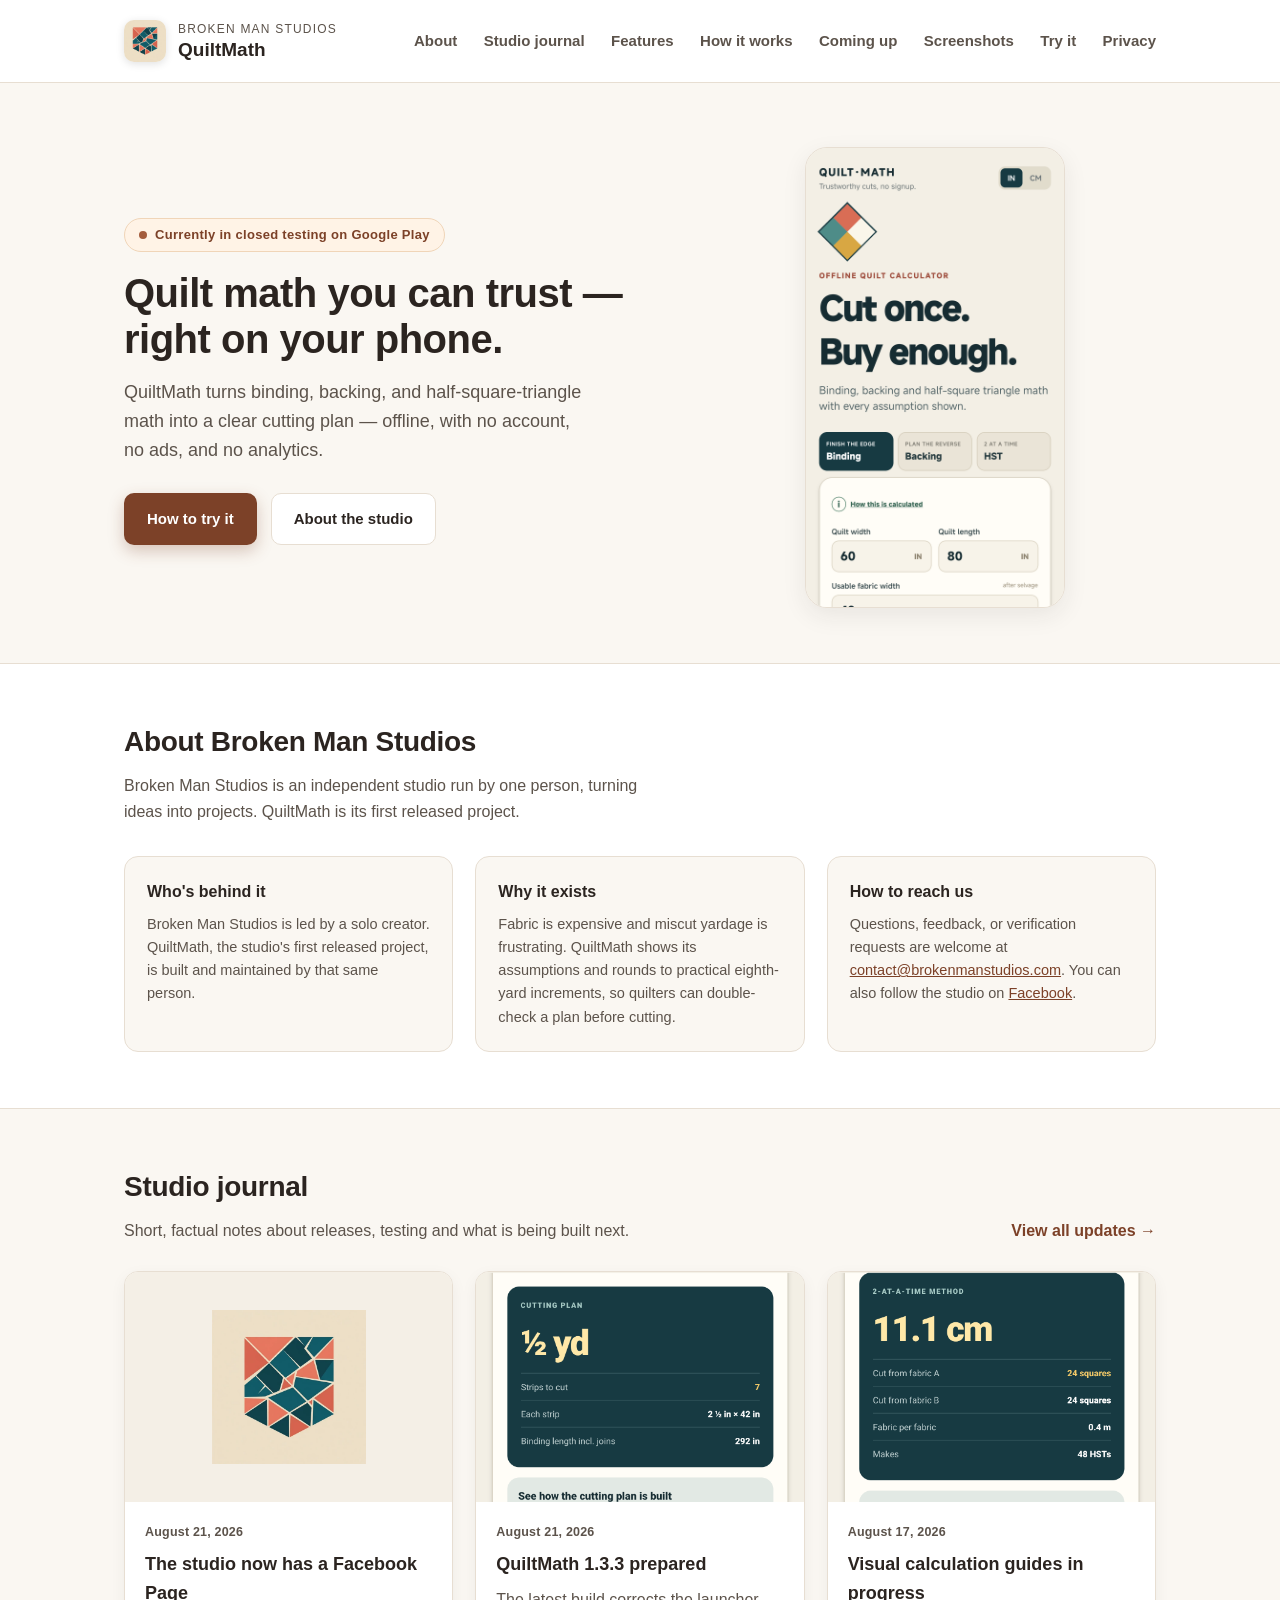
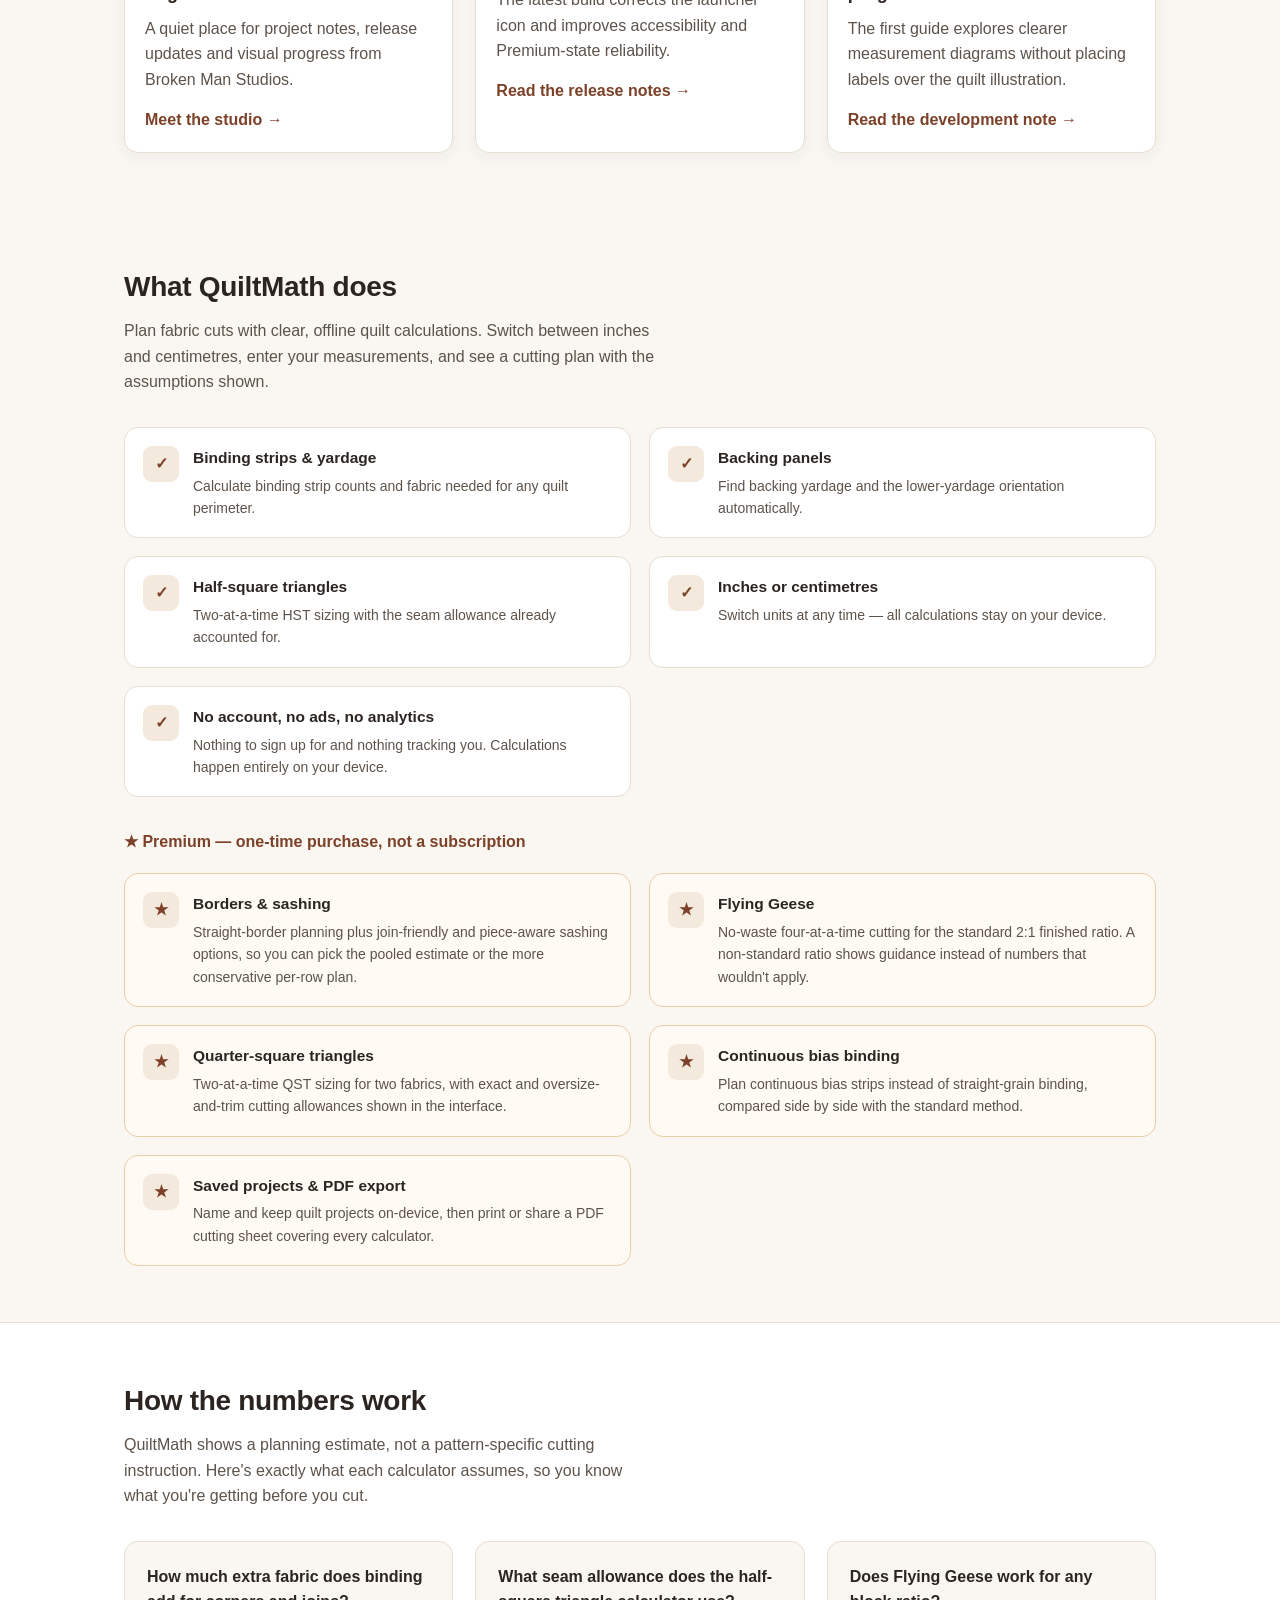
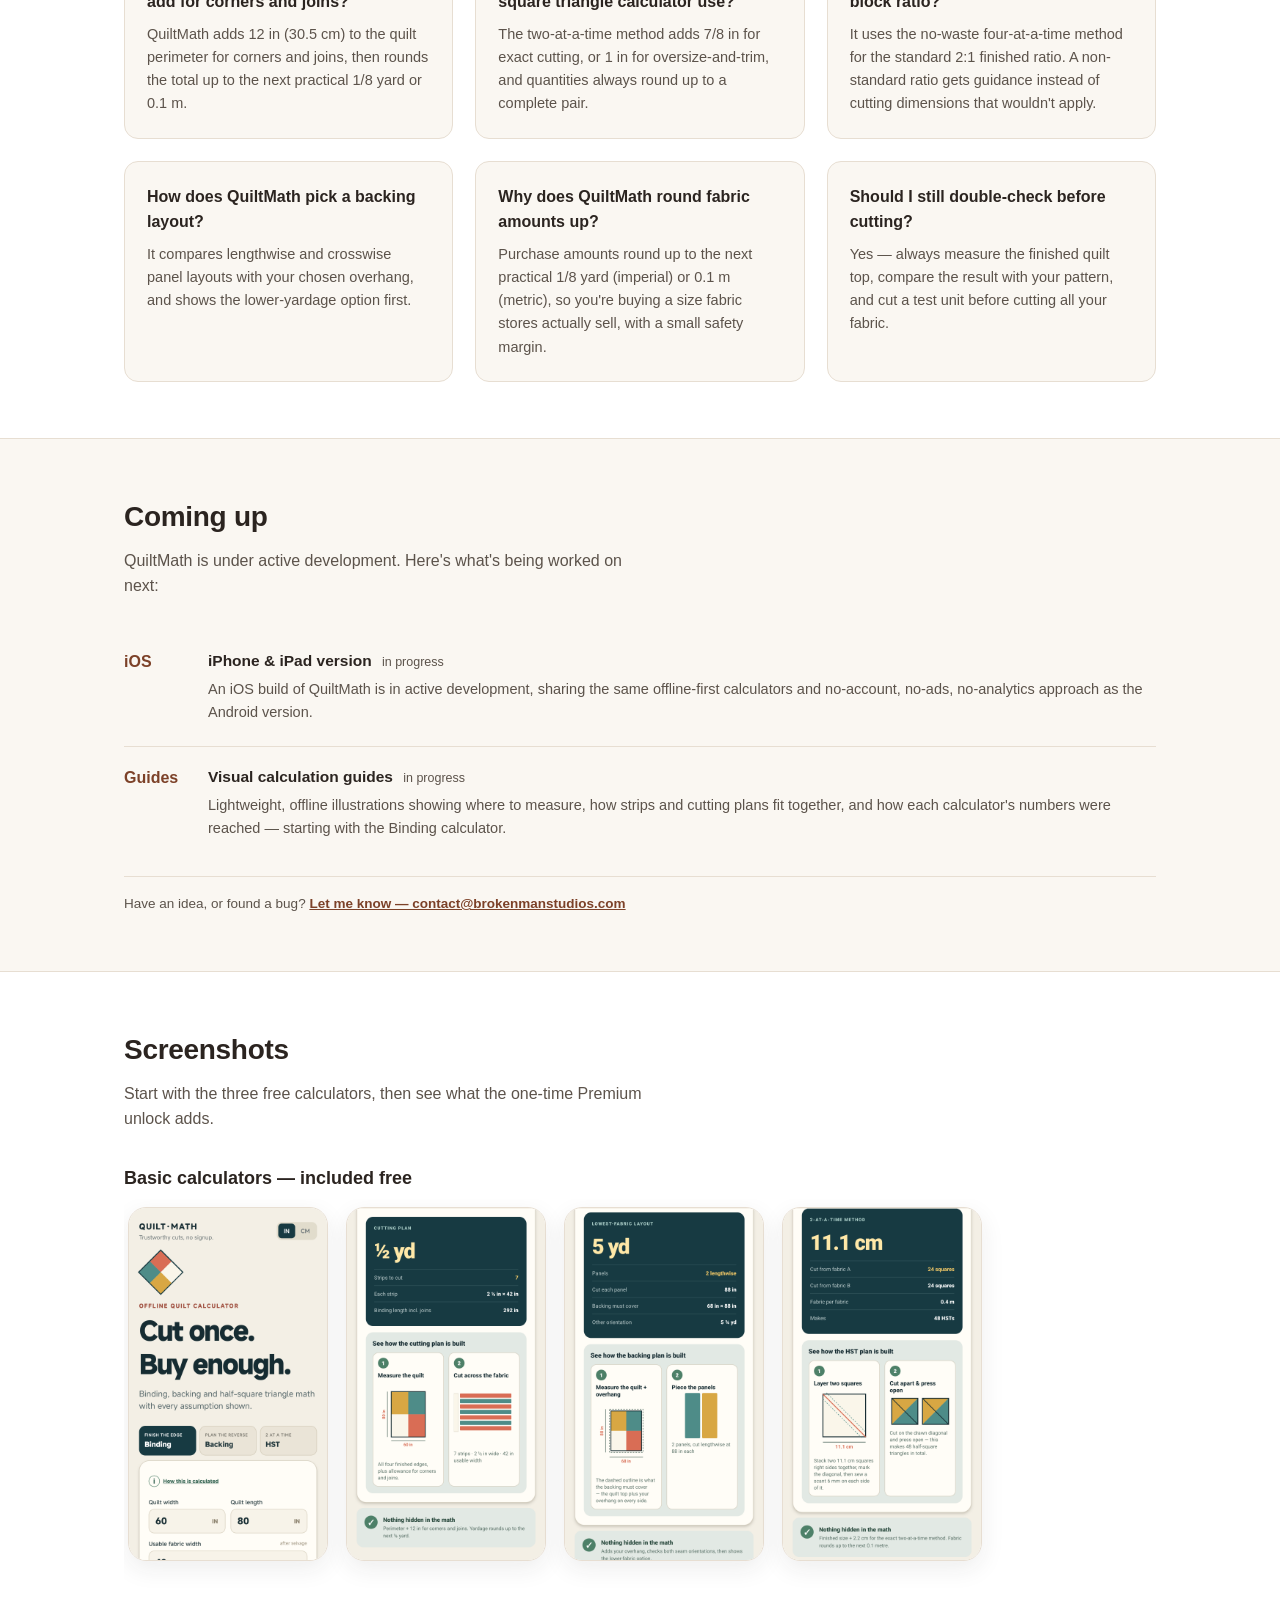
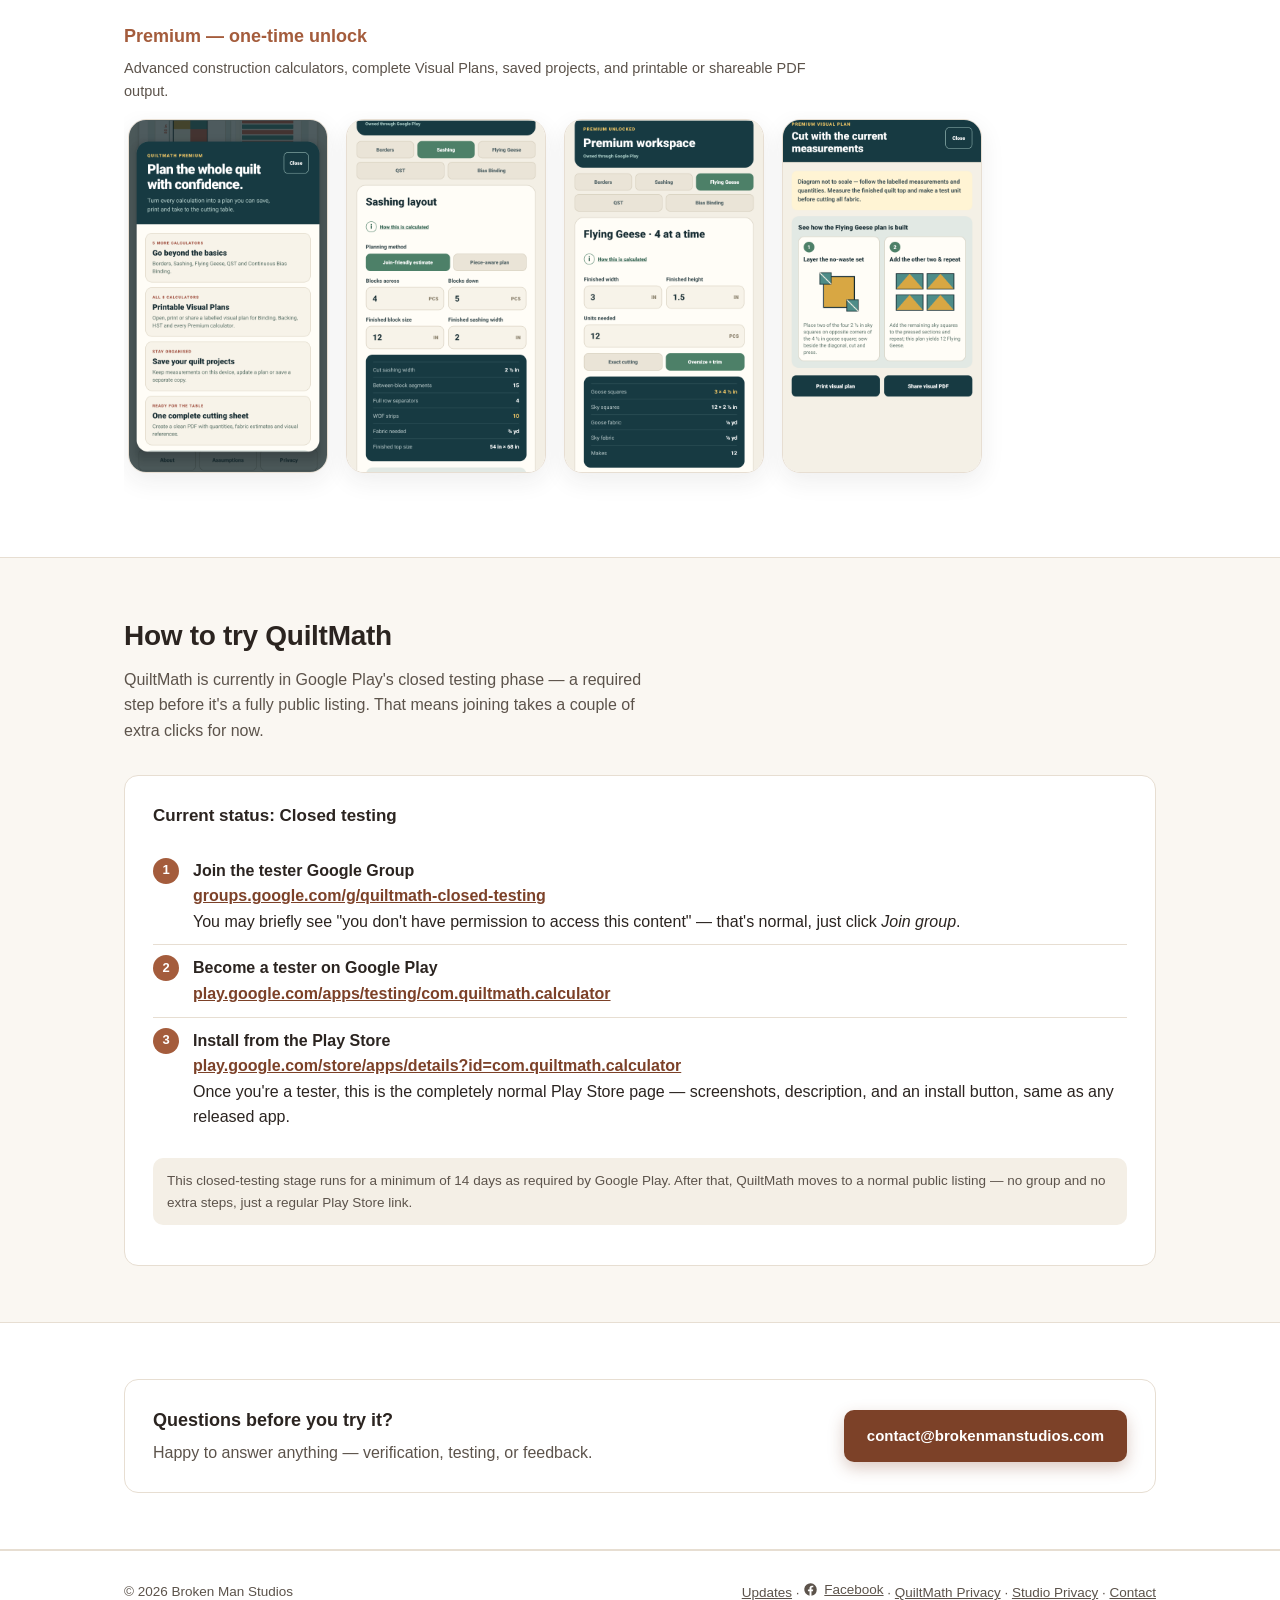
==== commit 2730e251: "site: refresh QuiltMath Basic and Premium screenshots" ====
--- a/index.html
+++ b/index.html
@@ -17,12 +17,12 @@
 <meta property="og:title" content="QuiltMath — Offline Quilting Calculator for Android" />
 <meta property="og:description" content="QuiltMath is an offline Android app for quilt math: binding, backing yardage, HSTs &amp; cut plans. No ads, no account." />
 <meta property="og:url" content="https://brokenmanstudios.com/" />
-<meta property="og:image" content="https://brokenmanstudios.com/assets/screenshots/01-binding.png" />
+<meta property="og:image" content="https://brokenmanstudios.com/assets/screenshots/01-basic-overview.png" />
 
 <meta name="twitter:card" content="summary_large_image" />
 <meta name="twitter:title" content="QuiltMath — Offline Quilting Calculator for Android" />
 <meta name="twitter:description" content="QuiltMath is an offline Android app for quilt math: binding, backing yardage, HSTs &amp; cut plans. No ads, no account." />
-<meta name="twitter:image" content="https://brokenmanstudios.com/assets/screenshots/01-binding.png" />
+<meta name="twitter:image" content="https://brokenmanstudios.com/assets/screenshots/01-basic-overview.png" />
 
 <script type="application/ld+json">
 {
@@ -154,8 +154,7 @@
     </div>
     <div class="hero-shot">
       <picture>
-        <source srcset="assets/screenshots/01-binding.webp" type="image/webp" />
-        <img src="assets/screenshots/01-binding.png" alt="QuiltMath binding calculator screenshot" width="1080" height="1920" />
+        <img src="assets/screenshots/01-basic-overview.png" alt="QuiltMath opening screen with the free Binding, Backing and HST calculators" width="1080" height="1920" />
       </picture>
     </div>
   </div>
@@ -176,7 +175,7 @@
       </div>
       <div class="about-card">
         <h3>How to reach us</h3>
-        <p>Questions, feedback, or verification requests are welcome at <a href="mailto:contact@brokenmanstudios.com">contact@brokenmanstudios.com</a>. You can also follow the studio on <a href="https://www.facebook.com/profile.php?id=61593818901510" target="_blank" rel="noopener">Facebook</a>.</p>
+        <p>Questions, feedback, or verification requests are welcome at <a href="mailto:contact@brokenmanstudios.com">contact@brokenmanstudios.com</a>. You can also follow the studio on <a href="https://www.facebook.com/brokenmanstudios.dev" target="_blank" rel="noopener">Facebook</a>.</p>
       </div>
     </div>
   </div>
@@ -203,8 +202,7 @@
       </article>
       <article class="journal-card">
         <picture>
-          <source srcset="assets/screenshots/01-binding.webp" type="image/webp" />
-          <img src="assets/screenshots/01-binding.png" alt="QuiltMath Binding calculator" width="1080" height="1920" loading="lazy" />
+          <img src="assets/screenshots/02-basic-binding-guide.png" alt="QuiltMath Binding calculator and visual guide" width="1080" height="1920" loading="lazy" />
         </picture>
         <div class="journal-card-copy">
           <time datetime="2026-08-21">August 21, 2026</time>
@@ -215,8 +213,7 @@
       </article>
       <article class="journal-card">
         <picture>
-          <source srcset="assets/screenshots/03-hst.webp" type="image/webp" />
-          <img src="assets/screenshots/03-hst.png" alt="QuiltMath half-square triangle calculator" width="1080" height="1920" loading="lazy" />
+          <img src="assets/screenshots/04-basic-hst-metric-guide.png" alt="QuiltMath metric half-square triangle calculator and visual guide" width="1080" height="1920" loading="lazy" />
         </picture>
         <div class="journal-card-copy">
           <time datetime="2026-08-17">August 17, 2026</time>
@@ -372,27 +369,36 @@
 <section id="screenshots" class="alt">
   <div class="wrap">
     <h2>Screenshots</h2>
-    <p class="section-lead">A look at the calculators, from binding to Premium functions.</p>
+    <p class="section-lead">Start with the three free calculators, then see what the one-time Premium unlock adds.</p>
+    <h3 class="screenshot-group-title">Basic calculators — included free</h3>
     <div class="shot-scroll">
       <picture>
-        <source srcset="assets/screenshots/01-binding.webp" type="image/webp" />
-        <img src="assets/screenshots/01-binding.png" alt="Binding calculator" width="1080" height="1920" loading="lazy" />
-      </picture>
-      <picture>
-        <source srcset="assets/screenshots/02-backing.webp" type="image/webp" />
-        <img src="assets/screenshots/02-backing.png" alt="Backing calculator" width="1080" height="1920" loading="lazy" />
-      </picture>
-      <picture>
-        <source srcset="assets/screenshots/03-hst.webp" type="image/webp" />
-        <img src="assets/screenshots/03-hst.png" alt="Half-square triangle calculator" width="1080" height="1920" loading="lazy" />
-      </picture>
-      <picture>
-        <source srcset="assets/screenshots/04-metric.webp" type="image/webp" />
-        <img src="assets/screenshots/04-metric.png" alt="Metric units support" width="1080" height="1920" loading="lazy" />
-      </picture>
-      <picture>
-        <source srcset="assets/screenshots/05-premium.webp" type="image/webp" />
-        <img src="assets/screenshots/05-premium.png" alt="Premium features overview" width="1080" height="1920" loading="lazy" />
+        <img src="assets/screenshots/01-basic-overview.png" alt="QuiltMath opening screen with Binding, Backing and HST" width="1080" height="1920" loading="lazy" />
+      </picture>
+      <picture>
+        <img src="assets/screenshots/02-basic-binding-guide.png" alt="Free Binding calculator with result and visual guide" width="1080" height="1920" loading="lazy" />
+      </picture>
+      <picture>
+        <img src="assets/screenshots/03-basic-backing-guide.png" alt="Free Backing calculator with result and visual guide" width="1080" height="1920" loading="lazy" />
+      </picture>
+      <picture>
+        <img src="assets/screenshots/04-basic-hst-metric-guide.png" alt="Free HST calculator in metric units with visual guide" width="1080" height="1920" loading="lazy" />
+      </picture>
+    </div>
+    <h3 class="screenshot-group-title premium-screenshot-title">Premium — one-time unlock</h3>
+    <p class="screenshot-group-copy">Advanced construction calculators, complete Visual Plans, saved projects, and printable or shareable PDF output.</p>
+    <div class="shot-scroll">
+      <picture>
+        <img src="assets/screenshots/05-premium-overview.png" alt="QuiltMath Premium one-time purchase overview" width="1080" height="1920" loading="lazy" />
+      </picture>
+      <picture>
+        <img src="assets/screenshots/06-premium-sashing.png" alt="Premium Sashing calculator with planning method options" width="1080" height="1920" loading="lazy" />
+      </picture>
+      <picture>
+        <img src="assets/screenshots/07-premium-flying-geese.png" alt="Premium Flying Geese calculator and visual guide" width="1080" height="1920" loading="lazy" />
+      </picture>
+      <picture>
+        <img src="assets/screenshots/08-premium-visual-plan.png" alt="Premium full-screen Visual Plan with Print and Share PDF actions" width="1080" height="1920" loading="lazy" />
       </picture>
     </div>
   </div>
@@ -448,7 +454,7 @@
 <footer class="site">
   <div class="wrap">
     <span>© 2026 Broken Man Studios</span>
-    <span><a href="/updates.html">Updates</a> · <a class="social-link" href="https://www.facebook.com/profile.php?id=61593818901510" target="_blank" rel="noopener">Facebook</a> · <a href="/privacy.html">QuiltMath Privacy</a> · <a href="/studio-privacy.html">Studio Privacy</a> · <a href="mailto:contact@brokenmanstudios.com">Contact</a></span>
+    <span><a href="/updates.html">Updates</a> · <a class="social-link" href="https://www.facebook.com/brokenmanstudios.dev" target="_blank" rel="noopener">Facebook</a> · <a href="/privacy.html">QuiltMath Privacy</a> · <a href="/studio-privacy.html">Studio Privacy</a> · <a href="mailto:contact@brokenmanstudios.com">Contact</a></span>
   </div>
 </footer>
 
--- a/assets/style.css
+++ b/assets/style.css
@@ -522,6 +522,23 @@
 }
 
 /* Screenshots */
+.screenshot-group-title {
+  margin: 26px 0 6px;
+  font-size: 18px;
+}
+
+.premium-screenshot-title {
+  color: var(--accent);
+  margin-top: 34px;
+}
+
+.screenshot-group-copy {
+  max-width: 720px;
+  margin: 0 0 8px;
+  color: var(--ink-soft);
+  font-size: 14.5px;
+}
+
 .shot-scroll {
   display: flex;
   gap: 18px;
